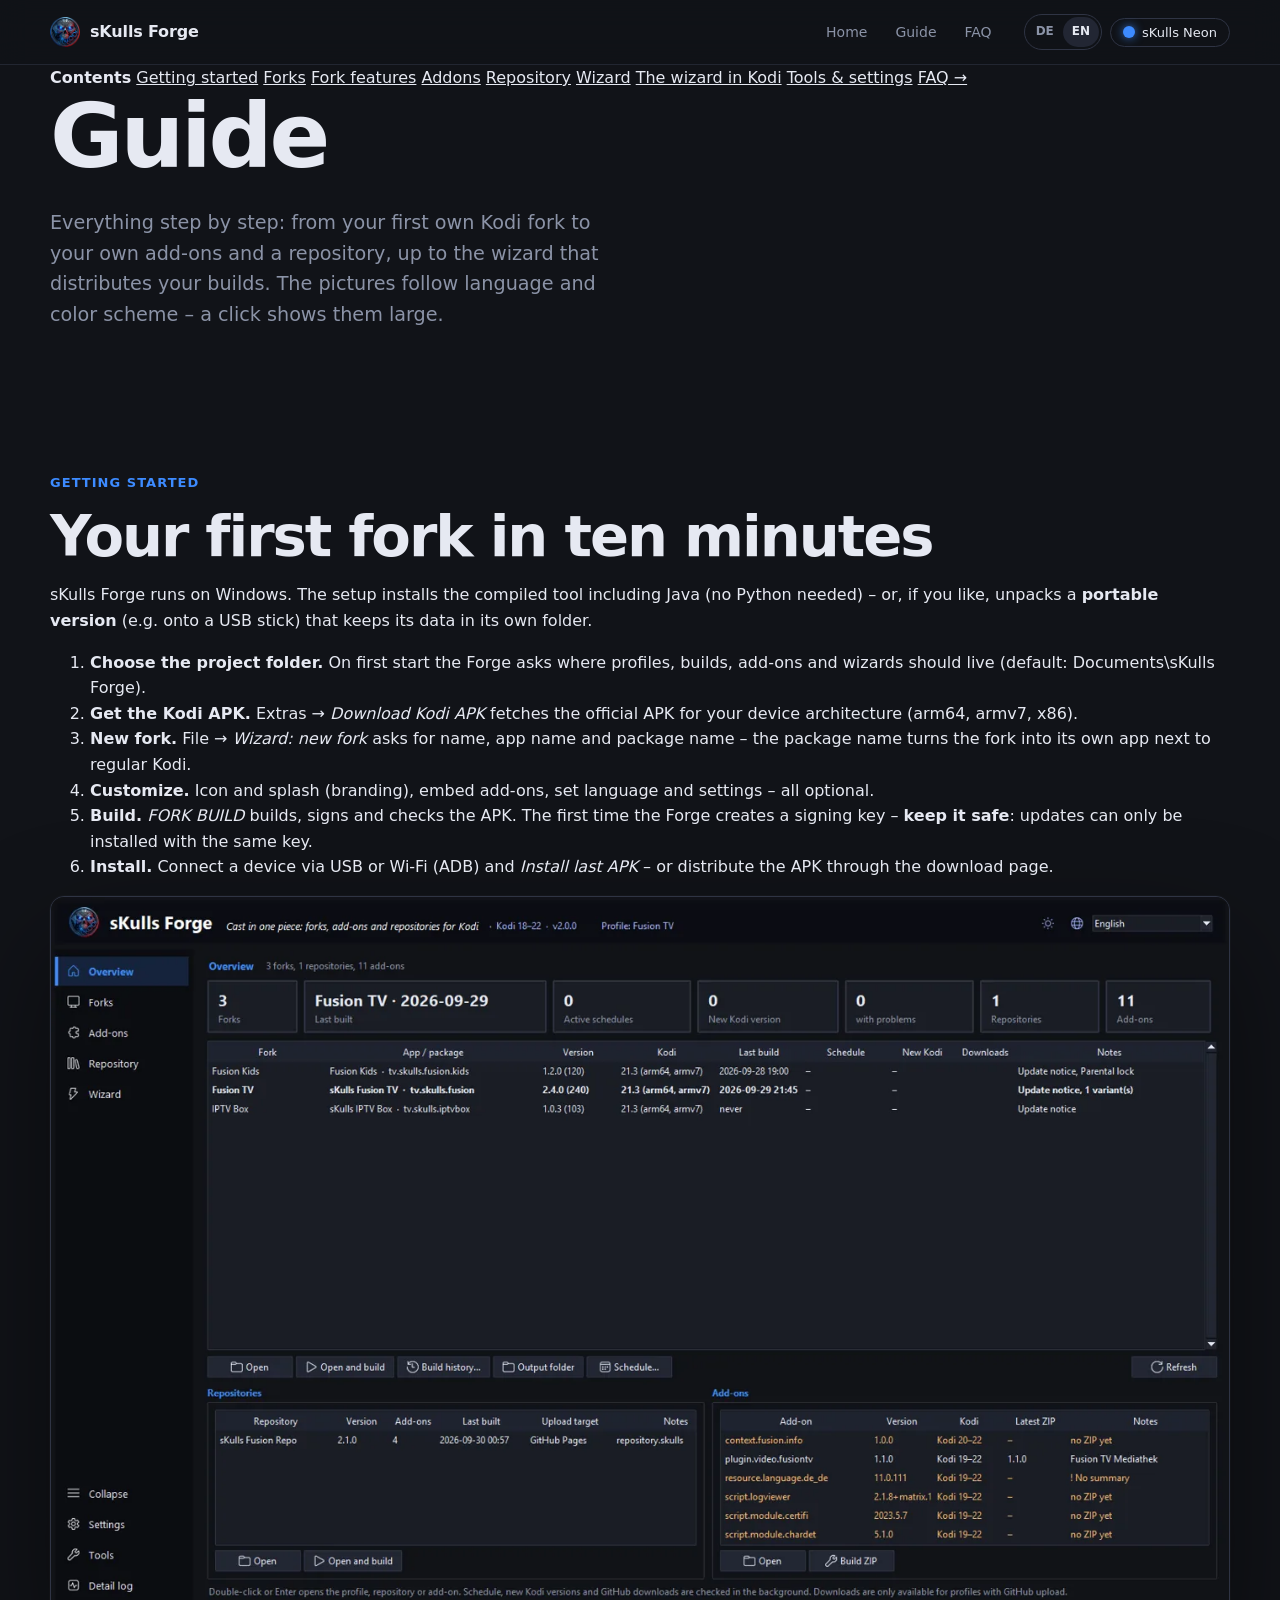
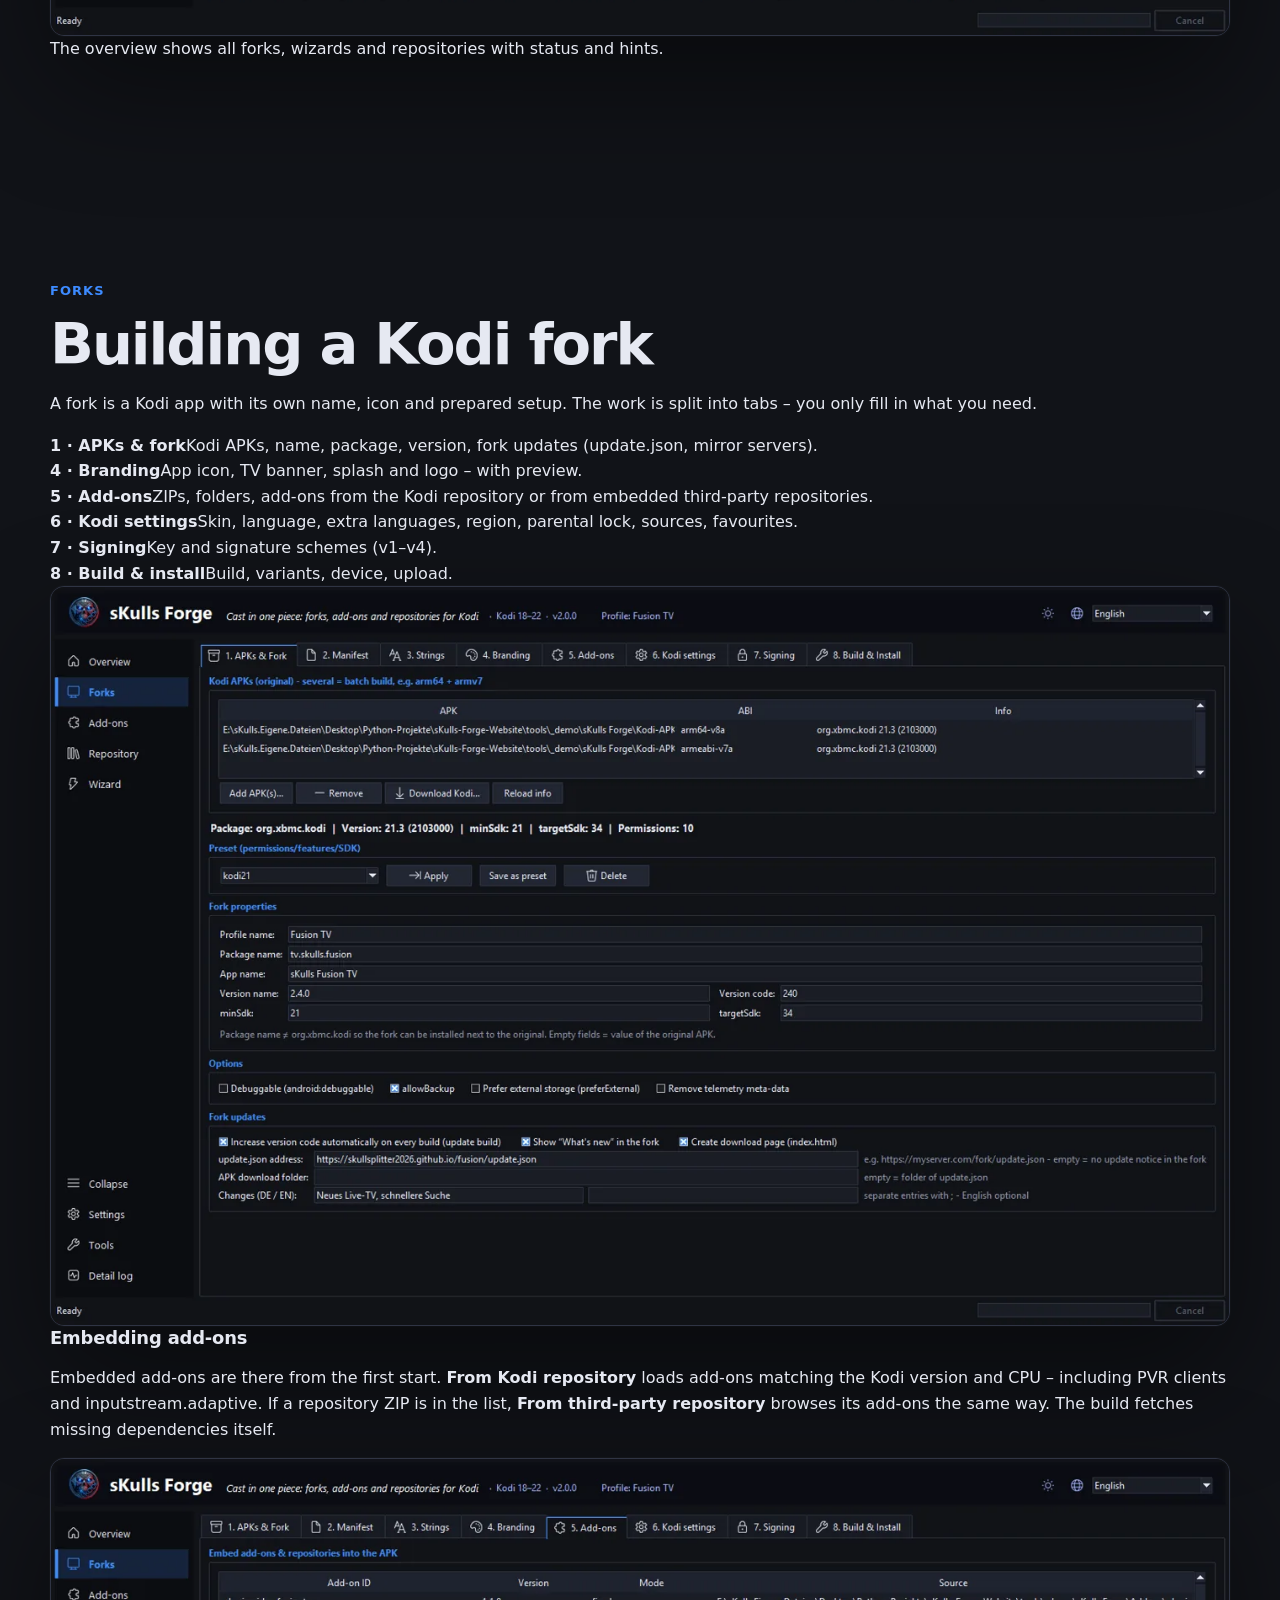
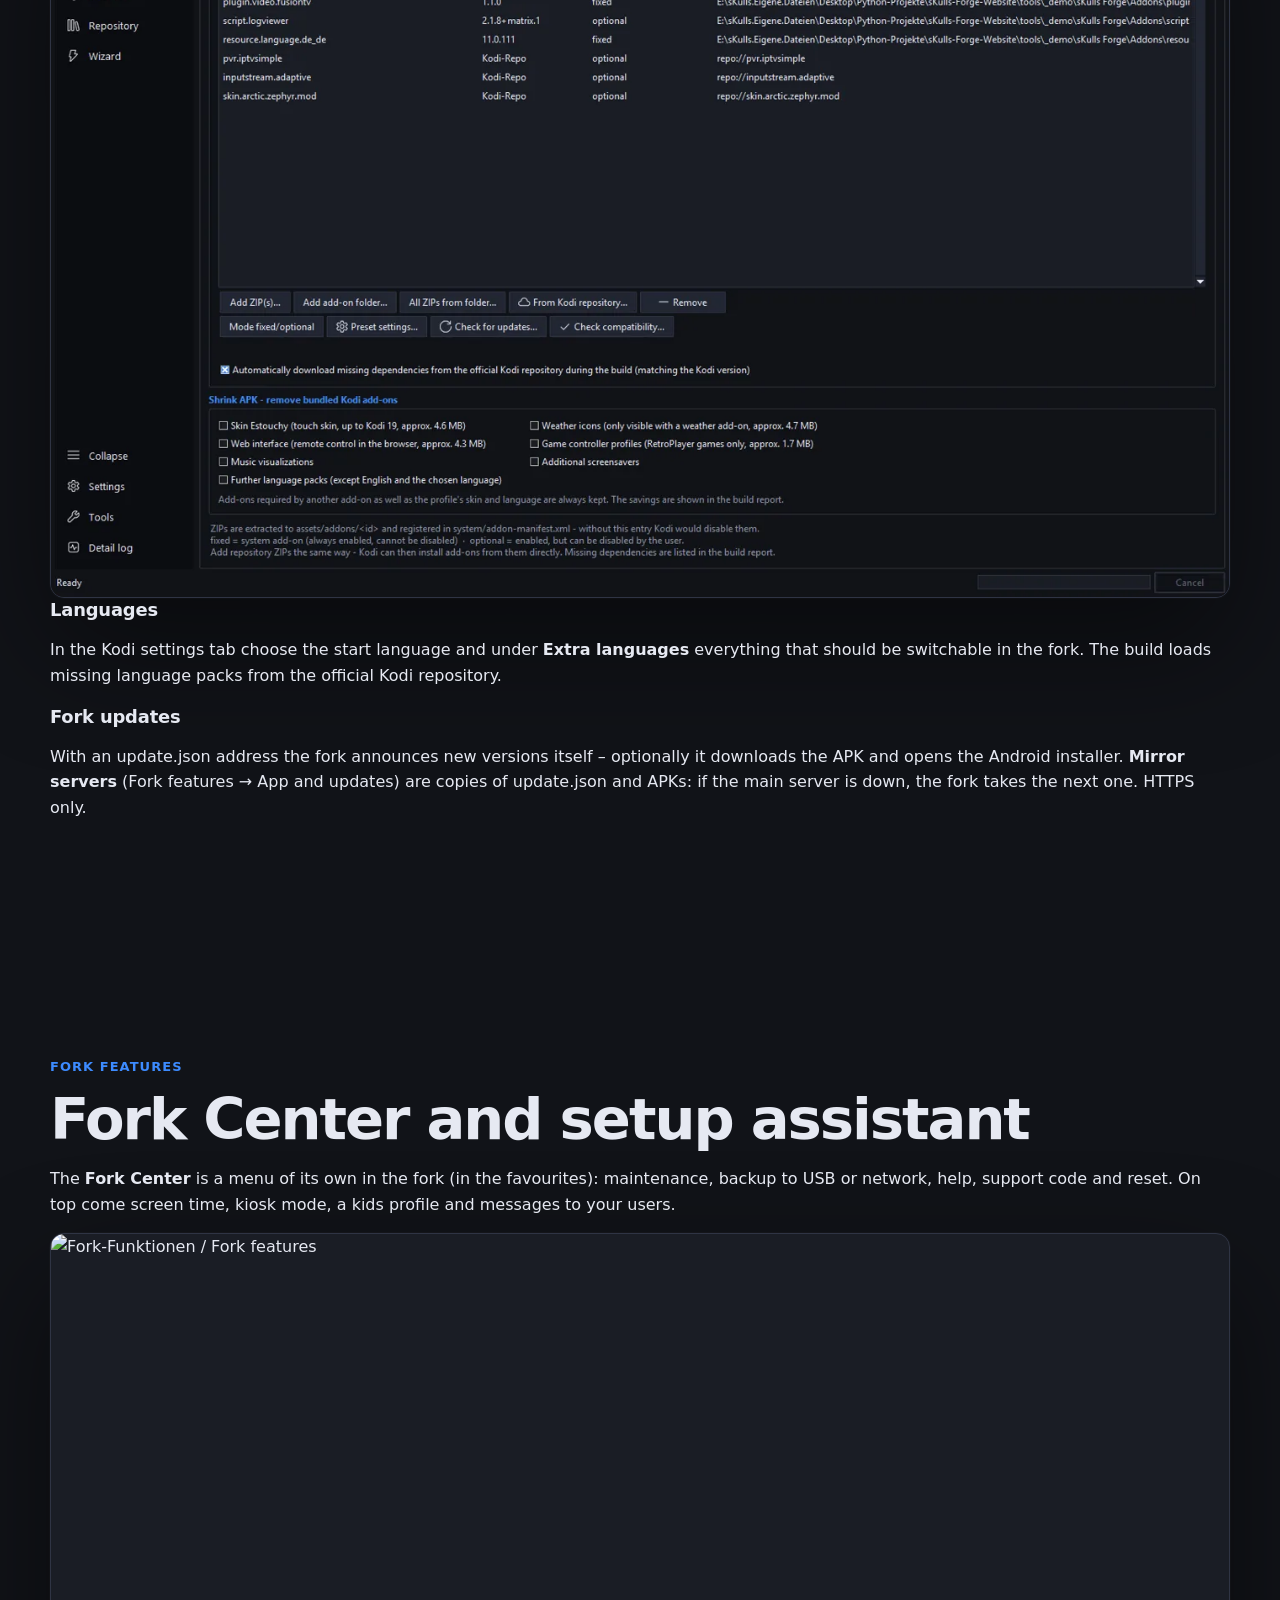
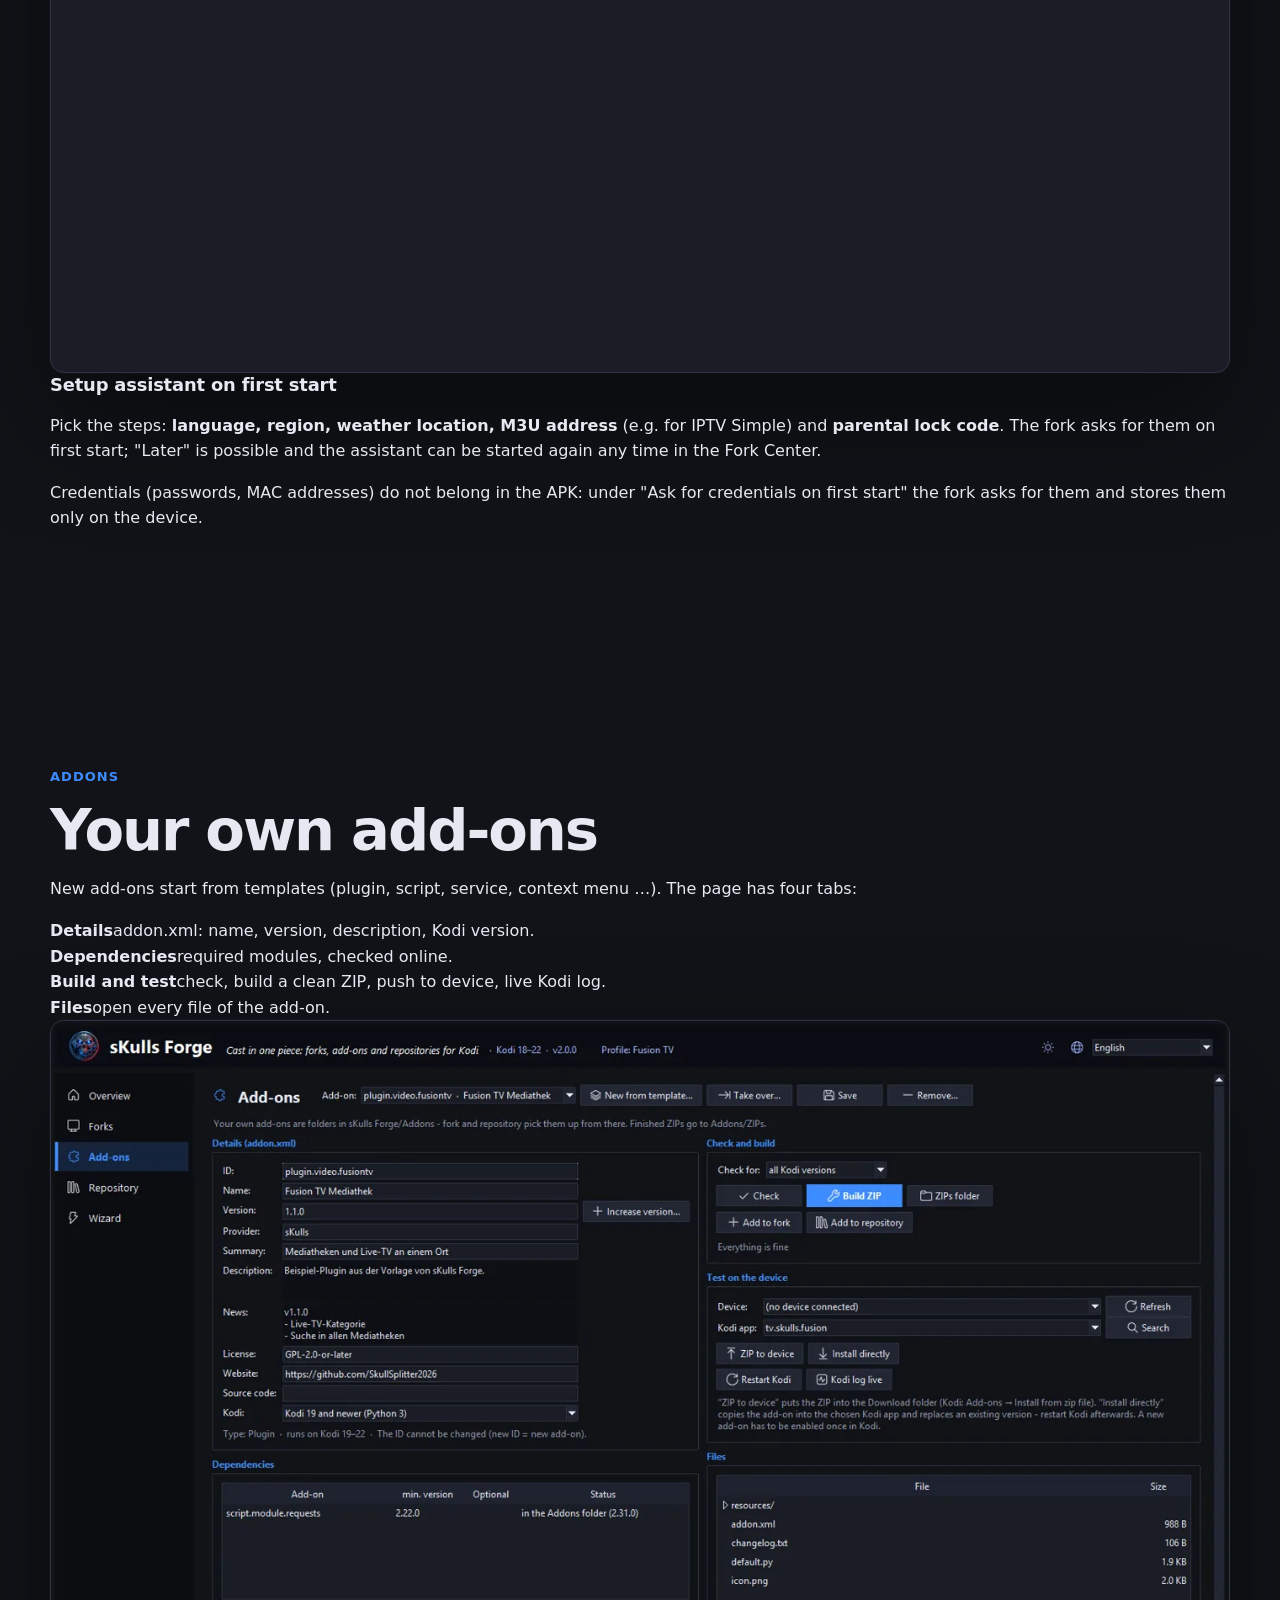
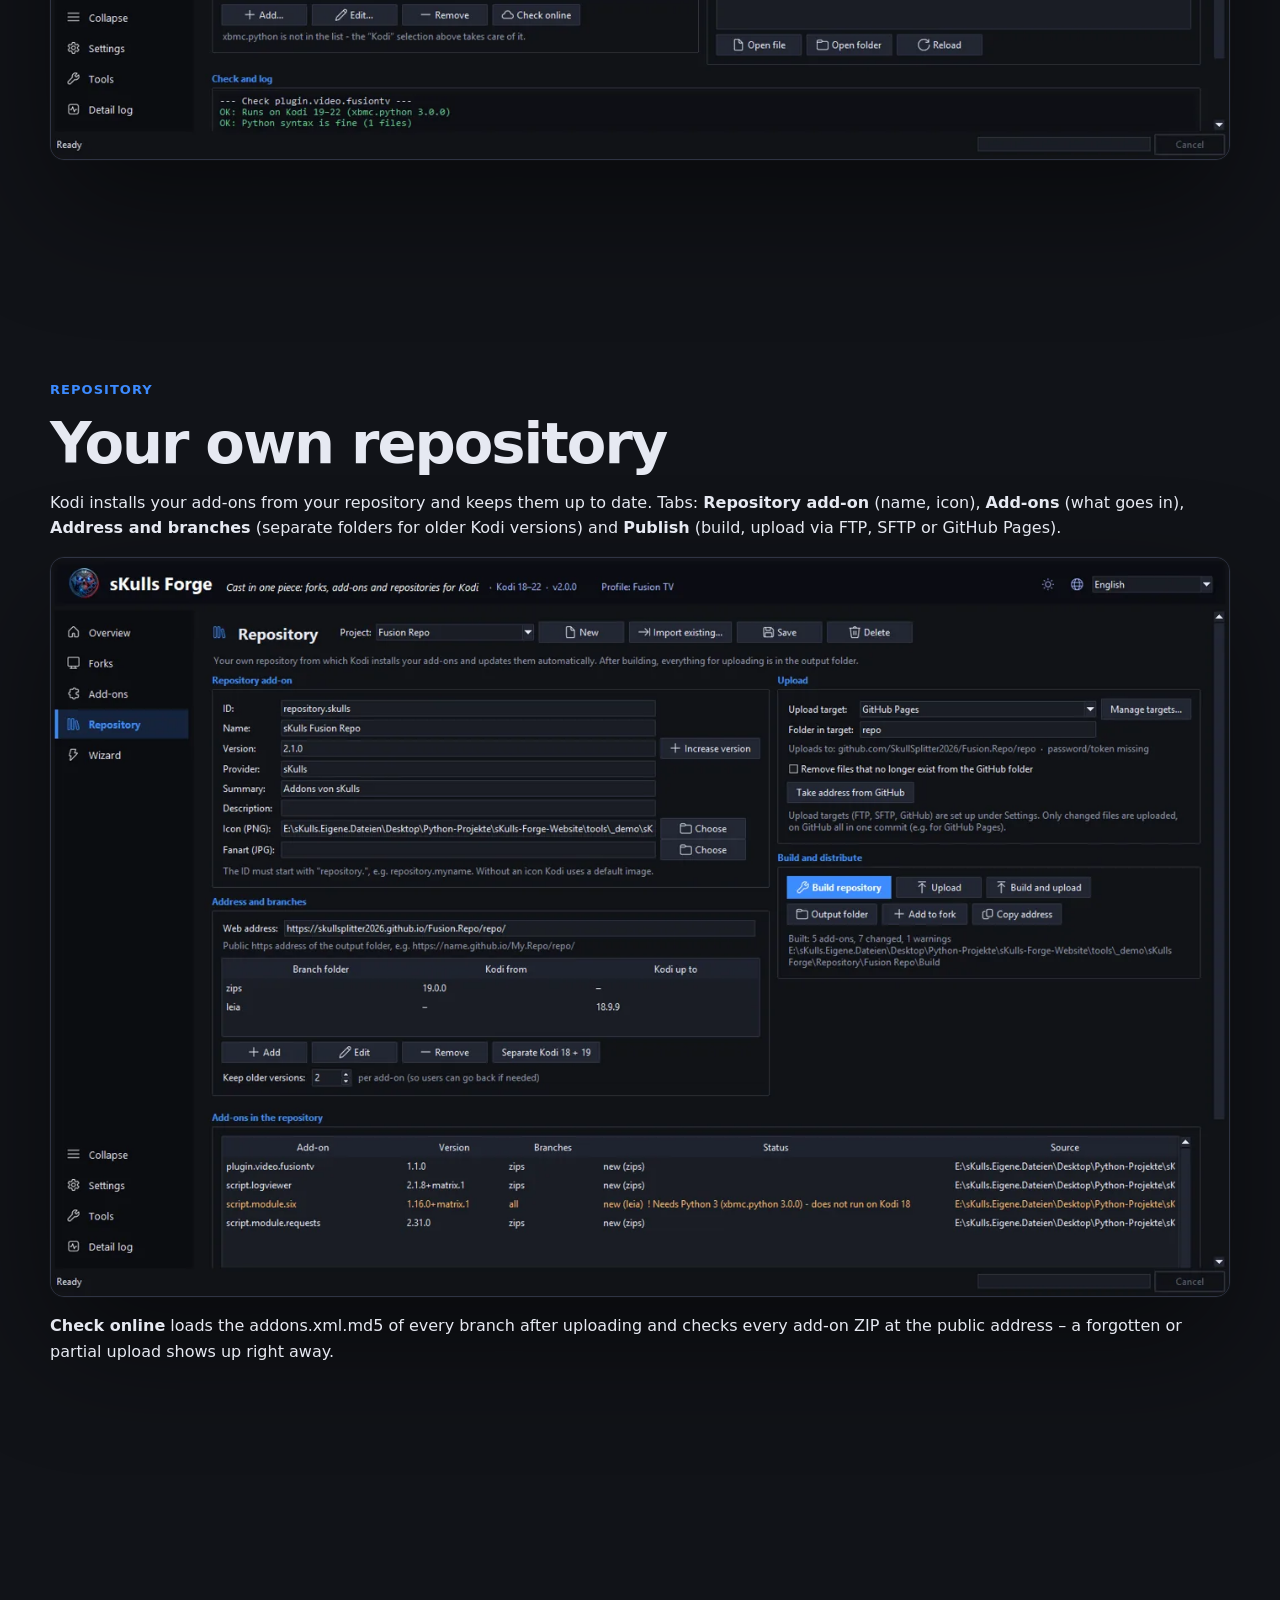
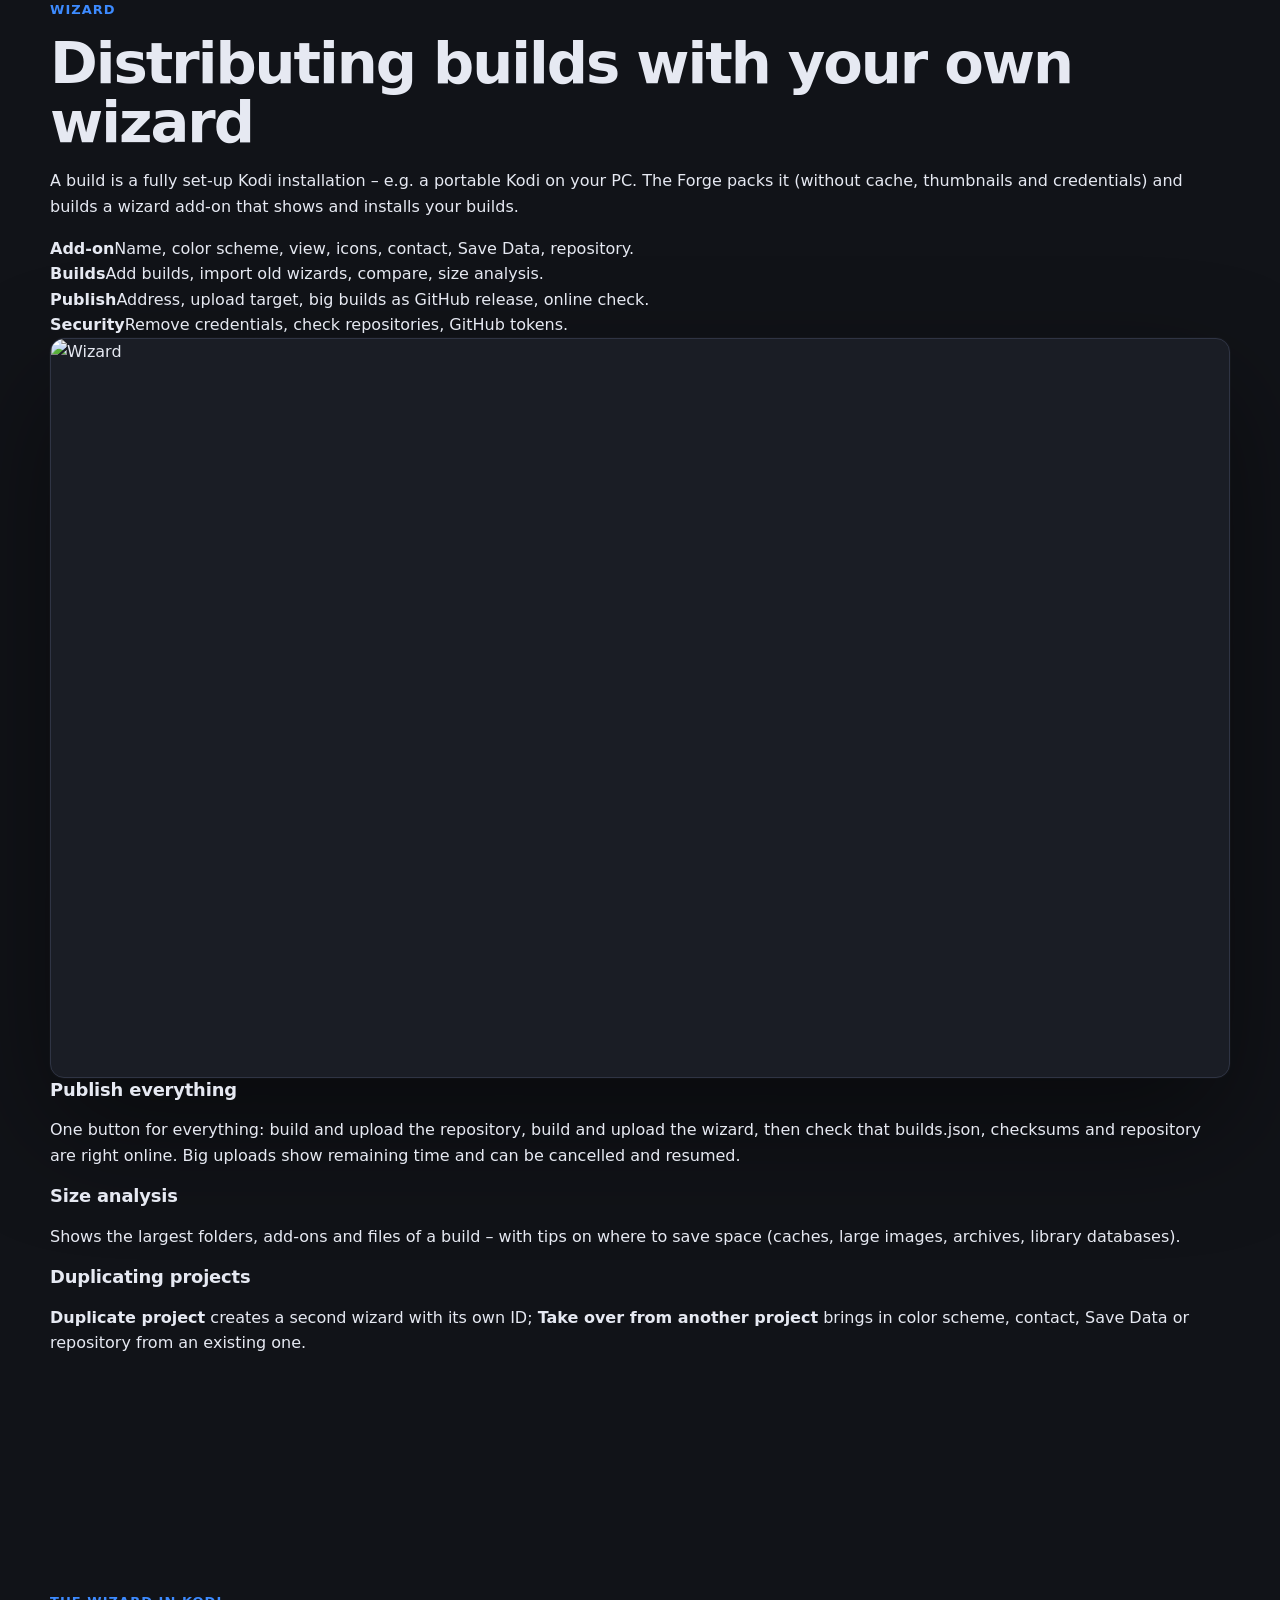
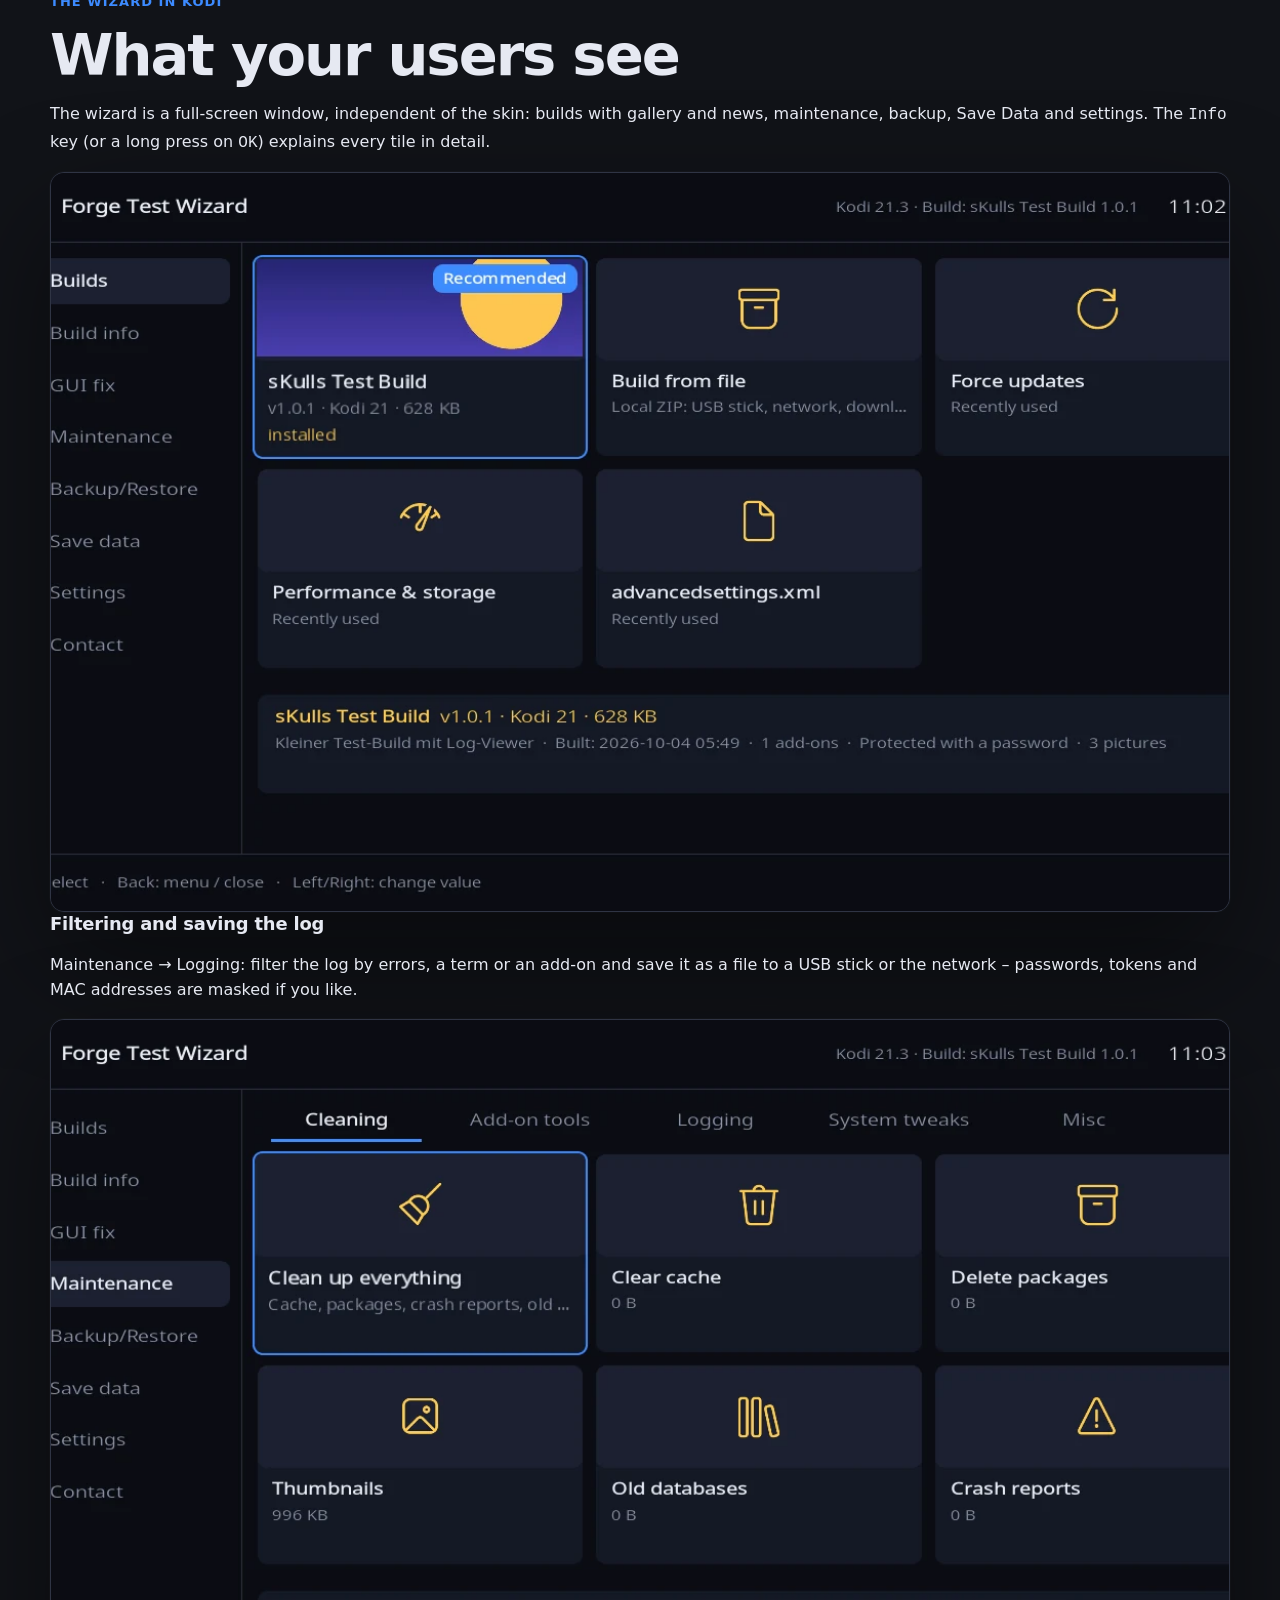
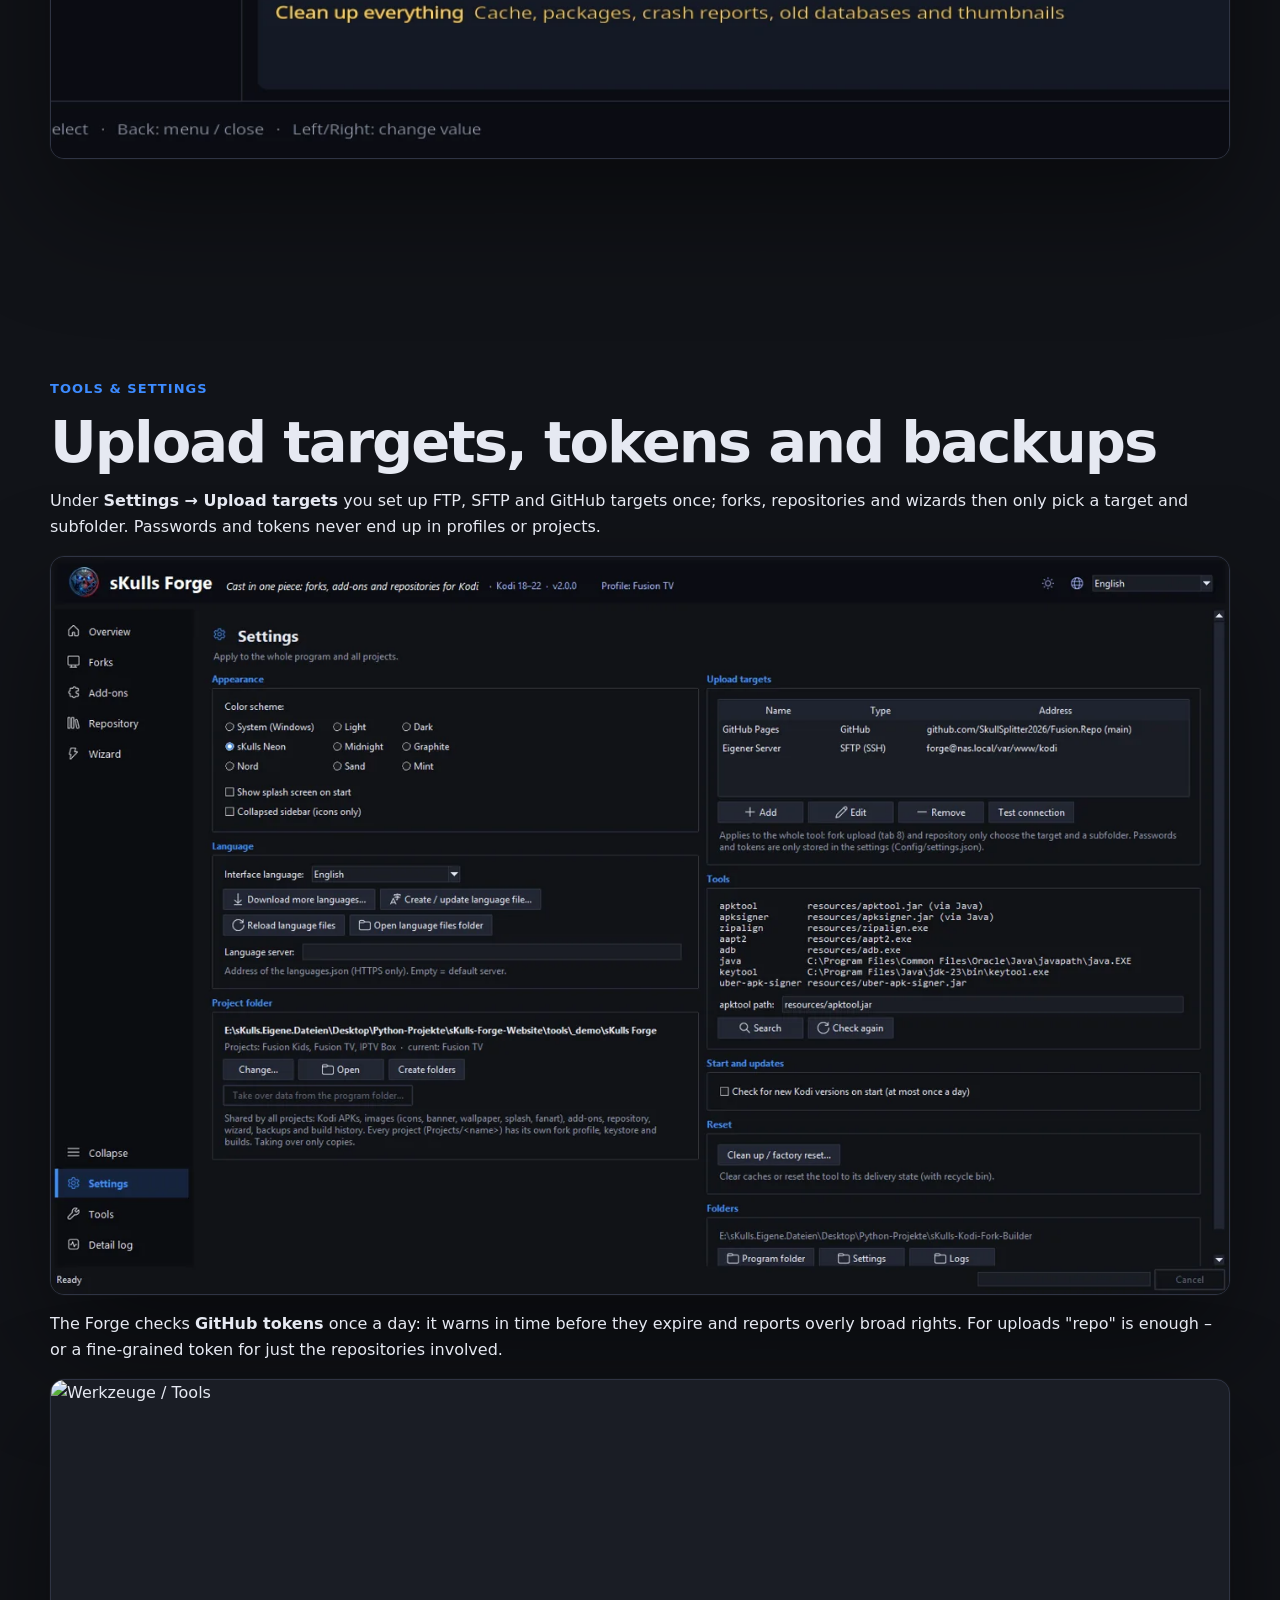
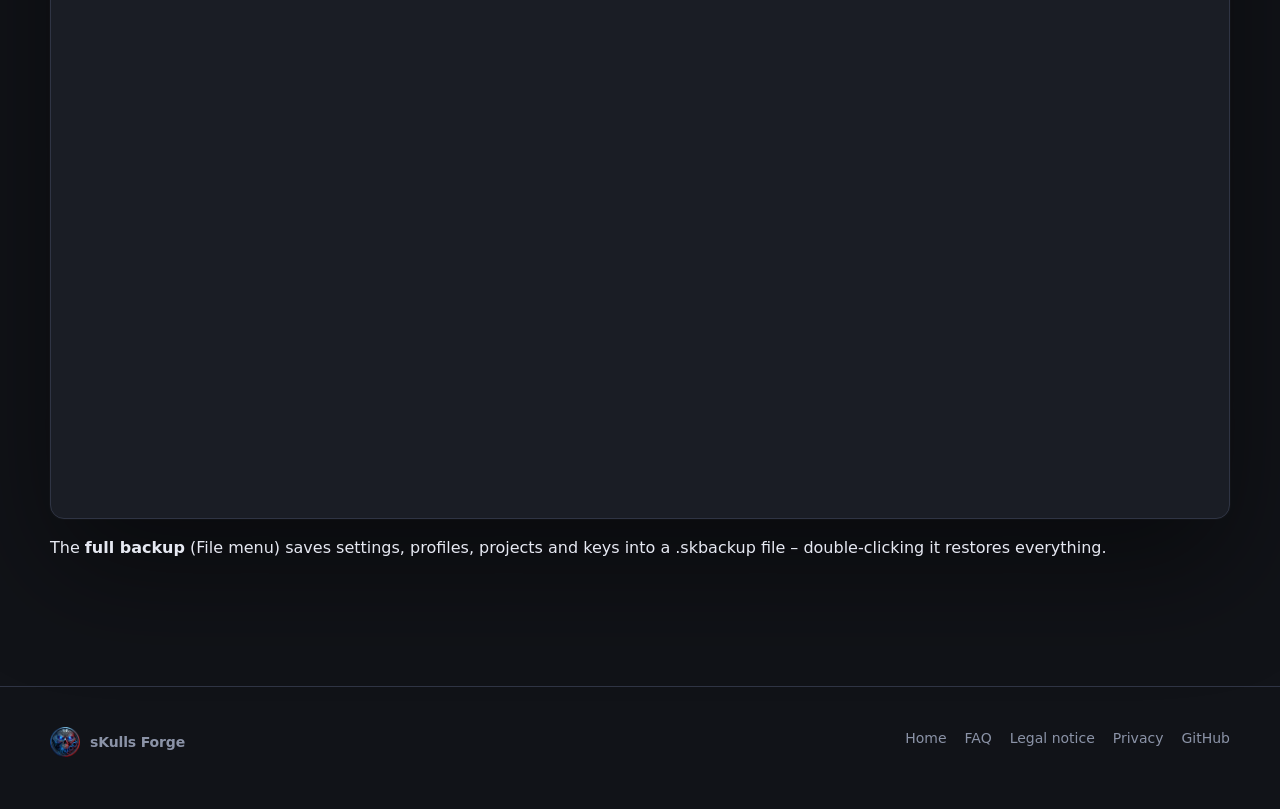
==== anleitung.html @ 3c4bbb8c "Add files via upload" ====
<!doctype html>
<html lang="de" data-lang="de" data-scheme="skulls"
      data-title-de="Anleitung – sKulls Forge" data-title-en="Guide – sKulls Forge">
<head>
  <meta charset="utf-8">
  <meta name="viewport" content="width=device-width, initial-scale=1">
  <title>Anleitung – sKulls Forge</title>
  <meta name="description" content="Anleitung zu sKulls Forge: Erste Schritte, Forks, Fork-Funktionen, Addons, Repository, Wizard, Werkzeuge.">
  <meta name="theme-color" content="#111318">
  <link rel="icon" href="favicon.ico" sizes="any">
  <link rel="stylesheet" href="assets/css/style.css">
  <script src="assets/js/config.js"></script>
  <script src="assets/js/main.js"></script>
</head>
<body>
<header class="nav">
  <div class="wrap">
    <a class="brand" href="index.html"><img src="assets/img/logo-64.png" alt="">sKulls Forge</a>
    <nav class="nav-links" aria-label="Seiten">
      <a href="index.html"><span lang="de">Startseite</span><span lang="en">Home</span></a>
      <a href="anleitung.html" aria-current="page"><span lang="de">Anleitung</span><span lang="en">Guide</span></a>
      <a href="faq.html">FAQ</a>
    </nav>
    <div class="nav-tools">
      <div class="lang-switch" role="group" aria-label="Sprache / Language">
        <button type="button" data-lang="de" aria-pressed="true">DE</button>
        <button type="button" data-lang="en" aria-pressed="false">EN</button>
      </div>
      <div class="scheme">
        <button class="pill" id="scheme-toggle" type="button" aria-haspopup="true" aria-expanded="false" title="Farbschema / Color scheme">
          <i class="scheme-dot" aria-hidden="true"></i><span class="label" id="scheme-label">sKulls Neon</span></button>
        <div class="scheme-menu" id="scheme-menu" role="menu" aria-label="Farbschema"></div>
      </div>
    </div>
  </div>
</header>

<main class="guide">
  <div class="wrap">
    <nav class="toc" aria-label="Inhalt">
      <b><span lang="de">Inhalt</span><span lang="en">Contents</span></b>
      <a href="#start"><span lang="de">Erste Schritte</span><span lang="en">Getting started</span></a>
      <a href="#forks">Forks</a>
      <a href="#fork-features"><span lang="de">Fork-Funktionen</span><span lang="en">Fork features</span></a>
      <a href="#addons">Addons</a>
      <a href="#repository">Repository</a>
      <a href="#wizard">Wizard</a>
      <a href="#wizard-kodi"><span lang="de">Der Wizard in Kodi</span><span lang="en">The wizard in Kodi</span></a>
      <a href="#tools"><span lang="de">Werkzeuge &amp; Einstellungen</span><span lang="en">Tools &amp; settings</span></a>
      <a href="faq.html">FAQ →</a>
    </nav>

    <div>
      <h1 lang="de">Anleitung</h1><h1 lang="en">Guide</h1>
      <p class="lead" lang="de">Alles Schritt für Schritt: vom ersten eigenen Kodi-Fork über eigene Addons und ein
        Repository bis zum Wizard, der deine Builds verteilt. Die Bilder passen sich Sprache und Farbschema an – ein
        Klick zeigt sie groß.</p>
      <p class="lead" lang="en">Everything step by step: from your first own Kodi fork to your own add-ons and a
        repository, up to the wizard that distributes your builds. The pictures follow language and color scheme – a
        click shows them large.</p>

      <!-- ===================== Erste Schritte ===================== -->
      <section class="chapter" id="start">
        <div class="kicker"><span lang="de">Erste Schritte</span><span lang="en">Getting started</span></div>
        <h2 lang="de">In zehn Minuten zum ersten Fork</h2><h2 lang="en">Your first fork in ten minutes</h2>
        <p lang="de">sKulls Forge läuft unter Windows. Das Setup installiert das fertig übersetzte Tool samt Java (kein Python nötig) – oder
          entpackt auf Wunsch eine <strong>portable Version</strong> (z.B. auf einen USB-Stick), die ihre Daten im
          eigenen Ordner behält.</p>
        <p lang="en">sKulls Forge runs on Windows. The setup installs the compiled tool including Java (no Python needed) – or, if you
          like, unpacks a <strong>portable version</strong> (e.g. onto a USB stick) that keeps its data in its own
          folder.</p>
        <ol class="steps">
          <li lang="de"><strong>Projekt-Ordner wählen.</strong> Beim ersten Start fragt der Forge, wo Profile, Builds,
            Addons und Wizards liegen sollen (Standard: Dokumente\sKulls Forge).</li>
          <li lang="en"><strong>Choose the project folder.</strong> On first start the Forge asks where profiles, builds,
            add-ons and wizards should live (default: Documents\sKulls Forge).</li>
          <li lang="de"><strong>Kodi-APK holen.</strong> Extras → <em>Kodi-APK herunterladen</em> lädt die offizielle
            APK passend zur Gerätearchitektur (arm64, armv7, x86).</li>
          <li lang="en"><strong>Get the Kodi APK.</strong> Extras → <em>Download Kodi APK</em> fetches the official APK
            for your device architecture (arm64, armv7, x86).</li>
          <li lang="de"><strong>Neuer Fork.</strong> Datei → <em>Assistent: neuer Fork</em> fragt Name, App-Name und
            Paketname ab – der Paketname macht den Fork zu einer eigenen App neben dem normalen Kodi.</li>
          <li lang="en"><strong>New fork.</strong> File → <em>Wizard: new fork</em> asks for name, app name and package
            name – the package name turns the fork into its own app next to regular Kodi.</li>
          <li lang="de"><strong>Anpassen.</strong> Symbol und Startbild (Branding), Addons einbetten, Sprache und
            Einstellungen vorgeben – alles optional.</li>
          <li lang="en"><strong>Customize.</strong> Icon and splash (branding), embed add-ons, set language and
            settings – all optional.</li>
          <li lang="de"><strong>Bauen.</strong> <em>FORK BUILD</em> baut, signiert und prüft die APK. Beim ersten Mal
            legt der Forge einen Signatur-Schlüssel an – <strong>gut aufheben</strong>: Updates lassen sich nur mit
            demselben Schlüssel installieren.</li>
          <li lang="en"><strong>Build.</strong> <em>FORK BUILD</em> builds, signs and checks the APK. The first time the
            Forge creates a signing key – <strong>keep it safe</strong>: updates can only be installed with the same
            key.</li>
          <li lang="de"><strong>Installieren.</strong> Gerät per USB oder WLAN (ADB) verbinden und
            <em>Letzte APK installieren</em> – oder die APK über die Download-Seite verteilen.</li>
          <li lang="en"><strong>Install.</strong> Connect a device via USB or Wi-Fi (ADB) and <em>Install last APK</em>
            – or distribute the APK through the download page.</li>
        </ol>
        <div class="window"><img data-shot="overview" src="assets/shots/de/skulls/overview.webp" width="1400"
             height="877" alt="Übersicht / Overview" loading="lazy"></div>
        <figcaption lang="de">Die Übersicht zeigt alle Forks, Wizards und Repositories mit Stand und Hinweisen.</figcaption>
        <figcaption lang="en">The overview shows all forks, wizards and repositories with status and hints.</figcaption>
      </section>

      <!-- ===================== Forks ===================== -->
      <section class="chapter" id="forks">
        <div class="kicker">Forks</div>
        <h2 lang="de">Einen Kodi-Fork bauen</h2><h2 lang="en">Building a Kodi fork</h2>
        <p lang="de">Ein Fork ist eine Kodi-App mit eigenem Namen, Symbol und vorbereiteter Einrichtung. Die Arbeit
          ist auf Reiter verteilt – du füllst nur aus, was du brauchst.</p>
        <p lang="en">A fork is a Kodi app with its own name, icon and prepared setup. The work is split into tabs – you
          only fill in what you need.</p>
        <div class="tabs-list">
          <div lang="de"><b>1 · APKs &amp; Fork</b><span>Kodi-APKs, Name, Paket, Version, Updates des Forks
            (update.json, Ersatz-Server).</span></div>
          <div lang="en"><b>1 · APKs &amp; fork</b><span>Kodi APKs, name, package, version, fork updates
            (update.json, mirror servers).</span></div>
          <div lang="de"><b>4 · Branding</b><span>App-Symbol, TV-Banner, Startbild und Logo – mit Vorschau.</span></div>
          <div lang="en"><b>4 · Branding</b><span>App icon, TV banner, splash and logo – with preview.</span></div>
          <div lang="de"><b>5 · Addons</b><span>ZIPs, Ordner, Addons aus dem Kodi-Repository oder aus eingebetteten
            Fremd-Repositories.</span></div>
          <div lang="en"><b>5 · Add-ons</b><span>ZIPs, folders, add-ons from the Kodi repository or from embedded
            third-party repositories.</span></div>
          <div lang="de"><b>6 · Kodi-Einstellungen</b><span>Skin, Sprache, weitere Sprachen, Region, Kindersicherung,
            Quellen, Favoriten.</span></div>
          <div lang="en"><b>6 · Kodi settings</b><span>Skin, language, extra languages, region, parental lock,
            sources, favourites.</span></div>
          <div lang="de"><b>7 · Signatur</b><span>Schlüssel und Signaturverfahren (v1–v4).</span></div>
          <div lang="en"><b>7 · Signing</b><span>Key and signature schemes (v1–v4).</span></div>
          <div lang="de"><b>8 · Build &amp; Installation</b><span>Bauen, Varianten, Gerät, Upload.</span></div>
          <div lang="en"><b>8 · Build &amp; install</b><span>Build, variants, device, upload.</span></div>
        </div>
        <div class="window"><img data-shot="fork" src="assets/shots/de/skulls/fork.webp" width="1400" height="877"
             alt="Fork" loading="lazy"></div>
        <h3 lang="de">Addons einbetten</h3><h3 lang="en">Embedding add-ons</h3>
        <p lang="de">Eingebettete Addons sind ab dem ersten Start da. <strong>Aus Kodi-Repository</strong> lädt Addons
          passend zur Kodi-Version und CPU – auch PVR-Clients und inputstream.adaptive. Steht ein Repository-ZIP in der
          Liste, durchsucht <strong>Aus Fremd-Repository</strong> dessen Addons genauso. Fehlende Abhängigkeiten holt
          der Build selbst.</p>
        <p lang="en">Embedded add-ons are there from the first start. <strong>From Kodi repository</strong> loads
          add-ons matching the Kodi version and CPU – including PVR clients and inputstream.adaptive. If a repository ZIP
          is in the list, <strong>From third-party repository</strong> browses its add-ons the same way. The build fetches
          missing dependencies itself.</p>
        <div class="window"><img data-shot="embed" src="assets/shots/de/skulls/embed.webp" width="1400" height="877"
             alt="Addons einbetten / Embed add-ons" loading="lazy"></div>
        <h3 lang="de">Sprachen</h3><h3 lang="en">Languages</h3>
        <p lang="de">Wähle im Reiter Kodi-Einstellungen die Startsprache und unter <strong>Weitere Sprachen</strong>
          alles, was im Fork umschaltbar sein soll. Fehlende Sprachpakete lädt der Build aus dem offiziellen
          Kodi-Repository.</p>
        <p lang="en">In the Kodi settings tab choose the start language and under <strong>Extra languages</strong>
          everything that should be switchable in the fork. The build loads missing language packs from the official
          Kodi repository.</p>
        <h3 lang="de">Updates des Forks</h3><h3 lang="en">Fork updates</h3>
        <p lang="de">Mit einer update.json-Adresse meldet der Fork neue Versionen selbst – auf Wunsch lädt er die APK
          und öffnet den Android-Installer. <strong>Ersatz-Server</strong> (Fork-Funktionen → App und Updates) sind
          Kopien von update.json und APKs: fällt der Haupt-Server aus, nimmt der Fork den nächsten. Nur HTTPS.</p>
        <p lang="en">With an update.json address the fork announces new versions itself – optionally it downloads the
          APK and opens the Android installer. <strong>Mirror servers</strong> (Fork features → App and updates) are
          copies of update.json and APKs: if the main server is down, the fork takes the next one. HTTPS only.</p>
      </section>

      <!-- ===================== Fork-Funktionen ===================== -->
      <section class="chapter" id="fork-features">
        <div class="kicker"><span lang="de">Fork-Funktionen</span><span lang="en">Fork features</span></div>
        <h2 lang="de">Fork-Center und Einrichtungsassistent</h2><h2 lang="en">Fork Center and setup assistant</h2>
        <p lang="de">Das <strong>Fork-Center</strong> ist ein eigenes Menü im Fork (in den Favoriten): Wartung,
          Sicherung auf USB oder Netzwerk, Hilfe, Support-Code und Zurücksetzen. Dazu kommen Bildschirmzeit,
          Kiosk-Modus, Kinderprofil und Mitteilungen an deine Nutzer.</p>
        <p lang="en">The <strong>Fork Center</strong> is a menu of its own in the fork (in the favourites):
          maintenance, backup to USB or network, help, support code and reset. On top come screen time, kiosk mode, a
          kids profile and messages to your users.</p>
        <div class="window"><img data-shot="forkcenter" src="assets/shots/de/skulls/forkcenter.webp" width="1400"
             height="877" alt="Fork-Funktionen / Fork features" loading="lazy"></div>
        <h3 lang="de">Einrichtungsassistent beim ersten Start</h3><h3 lang="en">Setup assistant on first start</h3>
        <p lang="de">Wähle die Schritte: <strong>Sprache, Region, Wetter-Ort, M3U-Adresse</strong> (z.B. für IPTV
          Simple) und <strong>Kindersicherungs-Code</strong>. Der Fork fragt sie beim ersten Start ab; „Später“ ist
          möglich und im Fork-Center lässt sich der Assistent jederzeit wieder starten.</p>
        <p lang="en">Pick the steps: <strong>language, region, weather location, M3U address</strong> (e.g. for IPTV
          Simple) and <strong>parental lock code</strong>. The fork asks for them on first start; "Later" is possible and
          the assistant can be started again any time in the Fork Center.</p>
        <p class="tip" lang="de">Zugangsdaten (Passwörter, MAC-Adressen) gehören nicht in die APK: unter „Zugangsdaten
          beim ersten Start abfragen“ fragt der Fork sie ab und speichert sie nur auf dem Gerät.</p>
        <p class="tip" lang="en">Credentials (passwords, MAC addresses) do not belong in the APK: under "Ask for
          credentials on first start" the fork asks for them and stores them only on the device.</p>
      </section>

      <!-- ===================== Addons ===================== -->
      <section class="chapter" id="addons">
        <div class="kicker">Addons</div>
        <h2 lang="de">Eigene Addons</h2><h2 lang="en">Your own add-ons</h2>
        <p lang="de">Neue Addons entstehen aus Vorlagen (Plugin, Script, Dienst, Kontextmenü …). Die Seite hat vier
          Reiter:</p>
        <p lang="en">New add-ons start from templates (plugin, script, service, context menu …). The page has four
          tabs:</p>
        <div class="tabs-list">
          <div lang="de"><b>Angaben</b><span>addon.xml: Name, Version, Beschreibung, Kodi-Version.</span></div>
          <div lang="en"><b>Details</b><span>addon.xml: name, version, description, Kodi version.</span></div>
          <div lang="de"><b>Abhängigkeiten</b><span>benötigte Module, online geprüft.</span></div>
          <div lang="en"><b>Dependencies</b><span>required modules, checked online.</span></div>
          <div lang="de"><b>Bauen und testen</b><span>prüfen, saubere ZIP bauen, aufs Gerät, Kodi-Log live.</span></div>
          <div lang="en"><b>Build and test</b><span>check, build a clean ZIP, push to device, live Kodi log.</span></div>
          <div lang="de"><b>Dateien</b><span>alle Dateien des Addons öffnen.</span></div>
          <div lang="en"><b>Files</b><span>open every file of the add-on.</span></div>
        </div>
        <div class="window"><img data-shot="addons" src="assets/shots/de/skulls/addons.webp" width="1400" height="877"
             alt="Addons" loading="lazy"></div>
      </section>

      <!-- ===================== Repository ===================== -->
      <section class="chapter" id="repository">
        <div class="kicker">Repository</div>
        <h2 lang="de">Ein eigenes Repository</h2><h2 lang="en">Your own repository</h2>
        <p lang="de">Aus deinem Repository installiert Kodi deine Addons und hält sie aktuell. Reiter:
          <strong>Repository-Addon</strong> (Name, Symbol), <strong>Addons</strong> (was hinein soll),
          <strong>Adresse und Zweige</strong> (getrennte Ordner für ältere Kodi-Versionen) und
          <strong>Verteilen</strong> (bauen, hochladen per FTP, SFTP oder GitHub Pages).</p>
        <p lang="en">Kodi installs your add-ons from your repository and keeps them up to date. Tabs:
          <strong>Repository add-on</strong> (name, icon), <strong>Add-ons</strong> (what goes in),
          <strong>Address and branches</strong> (separate folders for older Kodi versions) and
          <strong>Publish</strong> (build, upload via FTP, SFTP or GitHub Pages).</p>
        <div class="window"><img data-shot="repo" src="assets/shots/de/skulls/repo.webp" width="1400" height="877"
             alt="Repository" loading="lazy"></div>
        <p class="tip" lang="de"><strong>Online prüfen</strong> lädt nach dem Hochladen die addons.xml.md5 jedes Zweigs
          und prüft jedes Addon-ZIP an der öffentlichen Adresse – so fällt ein vergessener oder halber Upload sofort
          auf.</p>
        <p class="tip" lang="en"><strong>Check online</strong> loads the addons.xml.md5 of every branch after uploading
          and checks every add-on ZIP at the public address – a forgotten or partial upload shows up right away.</p>
      </section>

      <!-- ===================== Wizard ===================== -->
      <section class="chapter" id="wizard">
        <div class="kicker">Wizard</div>
        <h2 lang="de">Builds verteilen mit dem eigenen Wizard</h2><h2 lang="en">Distributing builds with your own wizard</h2>
        <p lang="de">Ein Build ist eine fertig eingerichtete Kodi-Installation – z.B. ein portables Kodi auf dem PC.
          Der Forge packt sie (ohne Cache, Vorschaubilder und Zugangsdaten) und baut dazu ein Wizard-Addon, das deine
          Builds anzeigt und installiert.</p>
        <p lang="en">A build is a fully set-up Kodi installation – e.g. a portable Kodi on your PC. The Forge packs it
          (without cache, thumbnails and credentials) and builds a wizard add-on that shows and installs your builds.</p>
        <div class="tabs-list">
          <div lang="de"><b>Addon</b><span>Name, Farbschema, Ansicht, Symbole, Kontakt, Save Data, Repository.</span></div>
          <div lang="en"><b>Add-on</b><span>Name, color scheme, view, icons, contact, Save Data, repository.</span></div>
          <div lang="de"><b>Builds</b><span>Builds anlegen, alte Wizards importieren, vergleichen, Größen-Analyse.</span></div>
          <div lang="en"><b>Builds</b><span>Add builds, import old wizards, compare, size analysis.</span></div>
          <div lang="de"><b>Verteilen</b><span>Adresse, Upload-Ziel, große Builds als GitHub-Release, Online-Prüfung.</span></div>
          <div lang="en"><b>Publish</b><span>Address, upload target, big builds as GitHub release, online check.</span></div>
          <div lang="de"><b>Sicherheit</b><span>Zugangsdaten entfernen, Repositories prüfen, GitHub-Tokens.</span></div>
          <div lang="en"><b>Security</b><span>Remove credentials, check repositories, GitHub tokens.</span></div>
        </div>
        <div class="window"><img data-shot="wizard" src="assets/shots/de/skulls/wizard.webp" width="1400" height="877"
             alt="Wizard" loading="lazy"></div>
        <h3 lang="de">Alles veröffentlichen</h3><h3 lang="en">Publish everything</h3>
        <p lang="de">Ein Knopf für alles: Repository bauen und hochladen, Wizard bauen und hochladen, danach prüfen, ob
          builds.json, Prüfsummen und Repository online stimmen. Große Uploads zeigen Restzeit und lassen sich
          abbrechen und fortsetzen.</p>
        <p lang="en">One button for everything: build and upload the repository, build and upload the wizard, then
          check that builds.json, checksums and repository are right online. Big uploads show remaining time and can be
          cancelled and resumed.</p>
        <h3 lang="de">Größen-Analyse</h3><h3 lang="en">Size analysis</h3>
        <p lang="de">Zeigt die größten Ordner, Addons und Dateien eines Builds – mit Tipps, wo sich Platz sparen lässt
          (Caches, große Bilder, Archive, Bibliotheks-Datenbanken).</p>
        <p lang="en">Shows the largest folders, add-ons and files of a build – with tips on where to save space
          (caches, large images, archives, library databases).</p>
        <h3 lang="de">Projekte duplizieren</h3><h3 lang="en">Duplicating projects</h3>
        <p lang="de"><strong>Projekt duplizieren</strong> legt einen zweiten Wizard mit eigener ID an;
          <strong>Aus anderem Projekt übernehmen</strong> holt Farbschema, Kontakt, Save Data oder Repository aus einem
          bestehenden.</p>
        <p lang="en"><strong>Duplicate project</strong> creates a second wizard with its own ID; <strong>Take over from
          another project</strong> brings in color scheme, contact, Save Data or repository from an existing one.</p>
      </section>

      <!-- ===================== Wizard in Kodi ===================== -->
      <section class="chapter" id="wizard-kodi">
        <div class="kicker"><span lang="de">Der Wizard in Kodi</span><span lang="en">The wizard in Kodi</span></div>
        <h2 lang="de">Was deine Nutzer sehen</h2><h2 lang="en">What your users see</h2>
        <p lang="de">Der Wizard ist ein Vollbild-Fenster, unabhängig vom Skin: Builds mit Galerie und Neuigkeiten,
          Wartung, Backup, Save Data und Einstellungen. Die <kbd>Info</kbd>-Taste (oder langes Drücken von
          <kbd>OK</kbd>) erklärt jede Kachel ausführlich.</p>
        <p lang="en">The wizard is a full-screen window, independent of the skin: builds with gallery and news,
          maintenance, backup, Save Data and settings. The <kbd>Info</kbd> key (or a long press on <kbd>OK</kbd>)
          explains every tile in detail.</p>
        <div class="window"><img src="assets/shots/wizard/builds.webp" width="1400" height="877"
             alt="Wizard: Builds" loading="lazy"></div>
        <h3 lang="de">Log filtern und speichern</h3><h3 lang="en">Filtering and saving the log</h3>
        <p lang="de">Wartung → Logging: das Log nach Fehlern, einem Begriff oder einem Addon filtern und als Datei auf
          einen USB-Stick oder ins Netzwerk speichern – Passwörter, Tokens und MAC-Adressen werden auf Wunsch
          unkenntlich gemacht.</p>
        <p lang="en">Maintenance → Logging: filter the log by errors, a term or an add-on and save it as a file to a USB
          stick or the network – passwords, tokens and MAC addresses are masked if you like.</p>
        <div class="window"><img src="assets/shots/wizard/maintenance.webp" width="1400" height="877"
             alt="Wizard: Wartung / Maintenance" loading="lazy"></div>
      </section>

      <!-- ===================== Werkzeuge ===================== -->
      <section class="chapter" id="tools">
        <div class="kicker"><span lang="de">Werkzeuge &amp; Einstellungen</span><span lang="en">Tools &amp; settings</span></div>
        <h2 lang="de">Upload-Ziele, Tokens und Sicherungen</h2><h2 lang="en">Upload targets, tokens and backups</h2>
        <p lang="de">Unter <strong>Einstellungen → Upload-Ziele</strong> legst du FTP-, SFTP- und GitHub-Ziele einmal an;
          Forks, Repositories und Wizards wählen dann nur noch Ziel und Unterordner. Passwörter und Tokens stehen nie in
          Profilen oder Projekten.</p>
        <p lang="en">Under <strong>Settings → Upload targets</strong> you set up FTP, SFTP and GitHub targets once;
          forks, repositories and wizards then only pick a target and subfolder. Passwords and tokens never end up in
          profiles or projects.</p>
        <div class="window"><img data-shot="settings" src="assets/shots/de/skulls/settings.webp" width="1400"
             height="877" alt="Einstellungen / Settings" loading="lazy"></div>
        <p class="tip" lang="de"><strong>GitHub-Tokens</strong> prüft der Forge einmal täglich: er warnt rechtzeitig
          vor dem Ablauf und meldet zu weite Rechte. Für Uploads reicht „repo“ – oder ein fein abgestuftes Token nur für
          die betroffenen Repositories.</p>
        <p class="tip" lang="en">The Forge checks <strong>GitHub tokens</strong> once a day: it warns in time before
          they expire and reports overly broad rights. For uploads "repo" is enough – or a fine-grained token for just
          the repositories involved.</p>
        <div class="window"><img data-shot="tools" src="assets/shots/de/skulls/tools.webp" width="1400" height="877"
             alt="Werkzeuge / Tools" loading="lazy"></div>
        <p lang="de">Die <strong>Gesamtsicherung</strong> (Datei-Menü) sichert Einstellungen, Profile, Projekte und
          Schlüssel in eine .skbackup-Datei – ein Doppelklick darauf stellt alles wieder her.</p>
        <p lang="en">The <strong>full backup</strong> (File menu) saves settings, profiles, projects and keys into a
          .skbackup file – double-clicking it restores everything.</p>
      </section>
    </div>
  </div>
</main>

<footer>
  <div class="wrap">
    <div><a class="brand" href="index.html"><img src="assets/img/logo-64.png" alt="">sKulls Forge</a></div>
    <nav>
      <a href="index.html"><span lang="de">Startseite</span><span lang="en">Home</span></a>
      <a href="faq.html">FAQ</a>
      <a href="impressum.html"><span lang="de">Impressum</span><span lang="en">Legal notice</span></a>
      <a href="datenschutz.html"><span lang="de">Datenschutz</span><span lang="en">Privacy</span></a>
      <a data-github href="https://github.com/SkullSplitter2026" target="_blank" rel="noopener">GitHub</a>
    </nav>
  </div>
</footer>
<div class="lightbox" id="lightbox" role="dialog" aria-modal="true" aria-label="Großansicht"><img alt=""></div>
<script>
  /* Inhaltsverzeichnis: aktuellen Abschnitt hervorheben */
  (function () {
    var links = Array.prototype.slice.call(document.querySelectorAll(".toc a[href^='#']"));
    if (!("IntersectionObserver" in window) || !links.length) return;
    var byId = {};
    links.forEach(function (a) { byId[a.getAttribute("href").slice(1)] = a; });
    var observer = new IntersectionObserver(function (entries) {
      entries.forEach(function (entry) {
        if (entry.isIntersecting && byId[entry.target.id]) {
          links.forEach(function (a) { a.classList.remove("active"); });
          byId[entry.target.id].classList.add("active");
        }
      });
    }, { rootMargin: "-30% 0px -60% 0px" });
    document.querySelectorAll(".chapter").forEach(function (s) { observer.observe(s); });
  })();
</script>
</body>
</html>
---- assets/css/style.css ----
/* sKulls Forge – Website
   Farbschemata: data-scheme auf <html>. "forge" (Glut-Orange) ist Standard, die übrigen entsprechen den
   Farbschemata des Tools (modules/theme.py). Sprache: data-lang="de|en" blendet [lang] aus. */

:root,
html[data-scheme="forge"] {
  --bg: #1b1b1b; --bg2: #202020; --surface: #262626; --surface2: #2d2d2d; --line: #333333;
  --fg: #f2f2f2; --muted: #a0a0a0; --accent: #ff5a1f; --accent2: #ff9a4a; --glow: 255, 90, 31;
  color-scheme: dark;
}
html[data-scheme="graphite"] { --bg: #1c1c1e; --bg2: #212124; --surface: #2a2a2d; --surface2: #2f2f33; --line: #3d3d42;
  --fg: #ececec; --muted: #9a9a9f; --accent: #ff9f0a; --accent2: #ffb85c; --glow: 255, 159, 10; color-scheme: dark; }
html[data-scheme="dark"] { --bg: #202020; --bg2: #252525; --surface: #2b2b2b; --surface2: #333333; --line: #454545;
  --fg: #e8e8e8; --muted: #9a9a9a; --accent: #4ca3ff; --accent2: #9fc9ff; --glow: 76, 163, 255; color-scheme: dark; }
html[data-scheme="light"] { --bg: #f3f3f3; --bg2: #ececec; --surface: #ffffff; --surface2: #fbfbfb; --line: #d6d6d6;
  --fg: #1b1b1b; --muted: #5f5f5f; --accent: #0067c0; --accent2: #2f86d6; --glow: 0, 103, 192; color-scheme: light; }
html[data-scheme="skulls"] { --bg: #111318; --bg2: #151820; --surface: #1a1d25; --surface2: #222633; --line: #2f3444;
  --fg: #e6e9f2; --muted: #8b93a7; --accent: #3d8bff; --accent2: #9fb3ff; --glow: 61, 139, 255; color-scheme: dark; }
html[data-scheme="midnight"] { --bg: #0f172a; --bg2: #121c31; --surface: #1e293b; --surface2: #273449; --line: #334155;
  --fg: #e2e8f0; --muted: #94a3b8; --accent: #38bdf8; --accent2: #93c5fd; --glow: 56, 189, 248; color-scheme: dark; }
html[data-scheme="nord"] { --bg: #2e3440; --bg2: #323946; --surface: #3b4252; --surface2: #434c5e; --line: #4c566a;
  --fg: #eceff4; --muted: #a3adbf; --accent: #88c0d0; --accent2: #b5dbe5; --glow: 136, 192, 208; color-scheme: dark; }
html[data-scheme="sand"] { --bg: #f4efe6; --bg2: #efe7da; --surface: #fffcf6; --surface2: #fbf7f0; --line: #d8ccb8;
  --fg: #2b2622; --muted: #6f6357; --accent: #a8561c; --accent2: #c9773d; --glow: 168, 86, 28; color-scheme: light; }
html[data-scheme="mint"] { --bg: #eef5f2; --bg2: #e6f0ec; --surface: #ffffff; --surface2: #f7fbf9; --line: #c3d6ce;
  --fg: #1d2a26; --muted: #56695f; --accent: #0f8a6a; --accent2: #2aa585; --glow: 15, 138, 106; color-scheme: light; }

/* Text auf der Akzentfarbe - wird per JavaScript passend gesetzt (hell/dunkel) */
:root { --on-accent: #ffffff; --radius: 14px; --max: 1180px; }

*, *::before, *::after { box-sizing: border-box; }
html { scroll-behavior: smooth; -webkit-text-size-adjust: 100%; }
body {
  margin: 0; background: var(--bg); color: var(--fg);
  font: 16px/1.6 "Segoe UI Variable Text", "Segoe UI", system-ui, -apple-system, "Helvetica Neue", Arial, sans-serif;
  -webkit-font-smoothing: antialiased; overflow-x: hidden;
  transition: background-color .35s ease, color .35s ease;
}
img { max-width: 100%; display: block; }
a { color: inherit; }
::selection { background: var(--accent); color: var(--on-accent); }

/* Sprache */
html[data-lang="de"] [lang="en"]:not(html),
html[data-lang="en"] [lang="de"]:not(html) { display: none !important; }

.wrap { width: min(var(--max), 100% - 32px); margin-inline: auto; }
.muted { color: var(--muted); }

/* ---------- Navigation ---------- */
.nav {
  position: sticky; top: 0; z-index: 50;
  background: color-mix(in srgb, var(--bg) 82%, transparent);
  backdrop-filter: blur(14px); -webkit-backdrop-filter: blur(14px);
  border-bottom: 1px solid color-mix(in srgb, var(--line) 60%, transparent);
}
.nav .wrap { display: flex; align-items: center; gap: 20px; height: 64px; }
.brand { display: flex; align-items: center; gap: 10px; text-decoration: none; font-weight: 650; letter-spacing: -.01em; }
.brand img { width: 30px; height: 30px; border-radius: 8px; }
.nav-links { display: flex; gap: 4px; margin-left: auto; align-items: center; }
.nav-links a, .pill {
  color: var(--muted); text-decoration: none; font-size: 14px; padding: 7px 12px; border-radius: 999px;
  transition: color .2s, background-color .2s;
}
.nav-links a:hover, .pill:hover { color: var(--fg); background: var(--surface); }
.nav-tools { display: flex; align-items: center; gap: 8px; }
.pill {
  display: inline-flex; align-items: center; gap: 7px; border: 1px solid var(--line); background: transparent;
  color: var(--fg); cursor: pointer; font: inherit; font-size: 13px; line-height: 1;
}
.pill svg { width: 16px; height: 16px; }
.lang-switch { display: inline-flex; border: 1px solid var(--line); border-radius: 999px; padding: 2px; }
.lang-switch button {
  border: 0; background: transparent; color: var(--muted); font: inherit; font-size: 12px; font-weight: 600;
  padding: 5px 9px; border-radius: 999px; cursor: pointer;
}
.lang-switch button[aria-pressed="true"] { background: var(--surface2); color: var(--fg); }

/* Farbschema-Menü */
.scheme { position: relative; }
.scheme-dot { width: 12px; height: 12px; border-radius: 50%; background: var(--accent); box-shadow: 0 0 10px rgba(var(--glow), .8); }
.scheme-menu {
  position: absolute; right: 0; top: calc(100% + 8px); width: 230px; padding: 6px;
  background: var(--surface); border: 1px solid var(--line); border-radius: 12px;
  box-shadow: 0 18px 50px rgba(0, 0, 0, .35); display: none;
}
.scheme-menu.open { display: block; }
.scheme-menu button {
  display: flex; align-items: center; gap: 10px; width: 100%; padding: 8px 10px; border: 0; border-radius: 8px;
  background: transparent; color: var(--fg); font: inherit; font-size: 14px; cursor: pointer; text-align: left;
}
.scheme-menu button:hover { background: var(--surface2); }
.scheme-menu button[aria-checked="true"]::after { content: "✓"; margin-left: auto; color: var(--accent); }
.swatch { width: 26px; height: 18px; border-radius: 5px; border: 1px solid rgba(128, 128, 128, .35); flex: none;
  background: linear-gradient(90deg, var(--s-bg) 0 60%, var(--s-accent) 60%); }

/* ---------- Hero ---------- */
.hero-scene { padding: 0; position: relative; }
.hero-grid { display: grid; grid-template-columns: 1.15fr .85fr; gap: 48px; align-items: center; padding: 72px 0 40px; }
.eyebrow {
  display: inline-flex; align-items: center; gap: 8px; font-size: 13px; color: var(--muted);
  border: 1px solid var(--line); border-radius: 999px; padding: 5px 12px 5px 8px; margin-bottom: 26px;
}
.eyebrow b { background: var(--accent); color: var(--on-accent); font-size: 11px; padding: 2px 8px; border-radius: 999px; }
h1, h2, h3 { letter-spacing: -.035em; line-height: 1.02; margin: 0; font-weight: 700; }
h1 { font-size: clamp(2.9rem, 7vw, 5.6rem); }
h2 { font-size: clamp(2.1rem, 4.6vw, 3.6rem); }
h3 { font-size: 1.12rem; letter-spacing: -.01em; line-height: 1.3; }
.lead { font-size: clamp(1.05rem, 1.6vw, 1.2rem); color: var(--muted); max-width: 560px; margin: 26px 0 32px; }
.lead strong { color: var(--fg); font-weight: 600; }
.actions { display: flex; flex-wrap: wrap; gap: 12px; }
.btn {
  display: inline-flex; align-items: center; gap: 9px; padding: 12px 20px; border-radius: 10px; font-weight: 600;
  font-size: 15px; text-decoration: none; border: 1px solid transparent; cursor: pointer; transition: transform .15s,
  box-shadow .2s, background-color .2s;
}
.btn svg { width: 18px; height: 18px; }
.btn-primary { background: var(--accent); color: var(--on-accent); box-shadow: 0 8px 30px rgba(var(--glow), .35); }
.btn-primary:hover { transform: translateY(-1px); box-shadow: 0 12px 40px rgba(var(--glow), .5); }
.btn-ghost { background: var(--surface); border-color: var(--line); color: var(--fg); }
.btn-ghost:hover { background: var(--surface2); }
.btn[aria-disabled="true"] { opacity: .75; cursor: default; }
.soon { font-size: 11px; font-weight: 700; text-transform: uppercase; letter-spacing: .06em; color: var(--accent);
  border: 1px solid color-mix(in srgb, var(--accent) 50%, transparent); padding: 2px 7px; border-radius: 999px; }

/* App-Symbol mit Glut */
.app-icon {
  aspect-ratio: 1; width: min(78%, 380px); border-radius: 26%; position: relative; transform-origin: 50% 100%;
  background: radial-gradient(circle at 50% 42%, rgba(var(--glow), .35), transparent 60%),
              linear-gradient(160deg, var(--surface2), var(--bg2));
  border: 1px solid var(--line); display: grid; place-items: center; overflow: hidden;
  box-shadow: 0 40px 90px rgba(0, 0, 0, .35), inset 0 1px 0 rgba(255, 255, 255, .06);
}
.app-icon::before {   /* Hilfslinien wie bei der Vorlage */
  content: ""; position: absolute; inset: 11%; border: 1px solid rgba(var(--glow), .35); border-radius: 22%;
  background:
    linear-gradient(45deg, transparent calc(50% - .5px), rgba(var(--glow), .3) 50%, transparent calc(50% + .5px)),
    linear-gradient(-45deg, transparent calc(50% - .5px), rgba(var(--glow), .3) 50%, transparent calc(50% + .5px));
}
.app-icon img { width: 58%; position: relative; filter: drop-shadow(0 0 40px rgba(var(--glow), .55)); animation: float 6s ease-in-out infinite; }
@keyframes float { 50% { transform: translateY(-8px); } }

/* ---------- Screenshot-Rahmen ---------- */
.window {
  border-radius: 14px; border: 1px solid var(--line); background: var(--surface); overflow: hidden;
  box-shadow: 0 50px 120px rgba(0, 0, 0, .45), 0 0 0 1px rgba(255, 255, 255, .02);
}
.window-bar { display: flex; align-items: center; gap: 8px; height: 34px; padding: 0 14px; background: var(--bg2);
  border-bottom: 1px solid var(--line); font-size: 12px; color: var(--muted); }
.window-bar .title { position: absolute; left: 50%; transform: translateX(-50%); }
.window-bar { position: relative; }
.window-bar .ctl { display: flex; gap: 14px; margin-left: auto; opacity: .7; }
.window-bar .ctl i { width: 10px; height: 1px; background: currentColor; display: block; }
.window-bar .ctl i:nth-child(2) { height: 10px; background: none; border: 1px solid currentColor; }
.window > img { width: 100%; height: auto; cursor: zoom-in; aspect-ratio: 1400 / 877; object-fit: cover; object-position: top; }
.window-bar img { width: 16px; height: 16px; border-radius: 4px; }

/* ---------- Abschnitte ---------- */
section { padding: 110px 0; }
.section-head { display: grid; grid-template-columns: 1fr 1fr; gap: 40px; align-items: end; margin-bottom: 48px; }
.section-head p { color: var(--muted); margin: 0; font-size: 1.05rem; }
.kicker { font-size: 13px; font-weight: 600; color: var(--accent); letter-spacing: .08em; text-transform: uppercase; margin-bottom: 14px; }

/* Feature-Tour mit Reitern */
.tour { display: grid; grid-template-columns: 330px 1fr; gap: 28px; align-items: start; }
.tour-tabs { display: flex; flex-direction: column; gap: 6px; }
.tour-tab {
  text-align: left; border: 1px solid transparent; background: transparent; color: var(--fg); font: inherit;
  padding: 14px 16px; border-radius: 12px; cursor: pointer; transition: background-color .2s, border-color .2s;
}
.tour-tab:hover { background: var(--surface); }
.tour-tab[aria-selected="true"] { background: var(--surface); border-color: var(--line); box-shadow: inset 3px 0 0 var(--accent); }
.tour-tab strong { display: flex; align-items: center; gap: 10px; font-size: 15px; }
.tour-tab strong span.n { font: 600 11px/1 ui-monospace, Consolas, monospace; color: var(--accent); }
.tour-tab p { margin: 6px 0 0; color: var(--muted); font-size: 14px; line-height: 1.5; display: none; }
.tour-tab[aria-selected="true"] p { display: block; }
.tour .window > img { transition: opacity .25s ease; }

/* Raster mit Hilfslinien (wie „Built on what you already use“) */
.grid-panel { display: grid; grid-template-columns: 1fr 1fr; border: 1px solid var(--line); position: relative; }
.grid-panel > div { position: relative; padding: 44px; overflow: hidden; }
.grid-panel > div > :not(canvas) { position: relative; z-index: 1; }
.grid-intro { background: var(--bg2); border-right: 1px solid var(--line); }
.grid-hot { background: var(--accent); color: var(--on-accent); }
.grid-panel canvas.dither { position: absolute; left: 0; right: 0; bottom: 0; width: 100%; height: 46%; image-rendering: pixelated; }
.cells { display: grid; grid-template-columns: 1fr 1fr; position: relative; z-index: 1; }
.cell { padding: 26px 22px 28px; position: relative; --cl: color-mix(in srgb, currentColor 22%, transparent); }
/* Linien zeichnen sich beim Hineinscrollen ein, danach blendet der Inhalt auf */
.cell::before, .cell:nth-child(odd)::after { content: ""; position: absolute; background: var(--cl);
  transition: transform 1s cubic-bezier(.2, .7, .2, 1) calc(var(--i, 0) * 110ms); }
.cell::before { left: 0; right: 0; top: 0; height: 1px; transform: scaleX(0); transform-origin: 0 50%; }
.cell:nth-child(odd)::after { top: 0; bottom: 0; right: 0; width: 1px; transform: scaleY(0); transform-origin: 50% 0; }
.grid-hot .cell:nth-child(-n+2)::before { display: none; }
.cell > * { opacity: 0; translate: 0 12px; transition: opacity .7s ease calc(var(--i, 0) * 110ms + 250ms), translate .7s ease calc(var(--i, 0) * 110ms + 250ms); }
.drawn .cell::before, .drawn .cell::after { transform: none; }
.drawn .cell > * { opacity: 1; translate: none; }
.grid-panel > .mark { opacity: 0; scale: .3; transition: opacity .5s ease .2s, scale .5s cubic-bezier(.3, 1.6, .5, 1) .2s; }
.grid-panel.drawn > .mark { opacity: 1; scale: 1; }
.cell .num { position: absolute; top: 10px; right: 12px; font: 600 11px/1 ui-monospace, Consolas, monospace;
  color: color-mix(in srgb, currentColor 65%, transparent); }
.cell .ico { width: 26px; height: 26px; margin-bottom: 14px; }
.cell p { margin: 8px 0 0; font-size: 14px; line-height: 1.55; color: color-mix(in srgb, currentColor 85%, transparent); }
.grid-intro .cells { color: var(--fg); }
.grid-intro .cell p { color: var(--muted); }
.grid-intro .cell .ico { color: var(--accent); }
.grid-intro h2 { margin-bottom: 36px; }

/* Farbschemata */
.schemes { display: grid; grid-template-columns: repeat(4, 1fr); gap: 16px; }
.scheme-card {
  border: 1px solid var(--line); background: var(--surface); border-radius: 12px; overflow: hidden; cursor: pointer;
  padding: 0; text-align: left; color: var(--fg); font: inherit; transition: transform .2s, border-color .2s;
}
.scheme-card:hover { transform: translateY(-3px); border-color: var(--accent); }
.scheme-card[aria-pressed="true"] { border-color: var(--accent); box-shadow: 0 0 0 2px rgba(var(--glow), .35); }
.scheme-card img { aspect-ratio: 16 / 10; object-fit: cover; object-position: top left; width: 100%; }
.scheme-card span { display: flex; align-items: center; gap: 8px; padding: 10px 12px; font-size: 14px; font-weight: 600; }

/* Zahlen */
.stats { display: grid; grid-template-columns: repeat(4, 1fr); border-block: 1px solid var(--line); }
.stat { padding: 34px 24px; border-right: 1px solid var(--line); }
.stat:last-child { border-right: 0; }
.stat b { display: block; font-size: 2.6rem; letter-spacing: -.04em; line-height: 1; }
.stat span { color: var(--muted); font-size: 14px; }

/* Changelog */
.timeline { position: relative; margin-left: 8px; }
.timeline::before { content: ""; position: absolute; left: 0; top: 6px; bottom: 6px; width: 1px; background: var(--line); }
.release { position: relative; padding: 0 0 48px 44px; display: grid; grid-template-columns: 200px 1fr; gap: 24px; }
.release::before { content: ""; position: absolute; left: -5px; top: 6px; width: 11px; height: 11px; border-radius: 50%;
  background: var(--bg); border: 2px solid var(--accent); }
.release.current::before { background: var(--accent); box-shadow: 0 0 0 6px rgba(var(--glow), .18); }
.release .ver { font: 600 14px/1.4 ui-monospace, Consolas, monospace; color: var(--accent); }
.release .date { color: var(--muted); font-size: 13px; }
.release h3 { font-size: 1.3rem; margin-bottom: 10px; }
.release ul { margin: 0; padding-left: 18px; color: var(--muted); }
.release li { margin: 5px 0; }
.release li strong { color: var(--fg); font-weight: 600; }

/* Download */
.downloads { display: grid; grid-template-columns: 2fr 1fr; gap: 16px; }
.dl { border: 1px solid var(--line); background: var(--surface); border-radius: var(--radius); padding: 28px; display: flex; flex-direction: column; gap: 12px; }
.dl header { display: flex; align-items: center; justify-content: space-between; gap: 10px; }
.dl h3 { font-size: 1.15rem; }
.dl p { color: var(--muted); margin: 0; font-size: 14px; flex: 1; }
.dl code, .hash { font: 12px/1.5 ui-monospace, Consolas, monospace; color: var(--muted); word-break: break-all; }
.dl .btn { justify-content: center; margin-top: 6px; }
.req { margin-top: 18px; display: flex; flex-wrap: wrap; gap: 10px; }
.req span { border: 1px solid var(--line); border-radius: 999px; padding: 6px 12px; font-size: 13px; color: var(--muted); }

/* Mitmachen */
.cta { text-align: center; position: relative; overflow: hidden; }
.cta h2 { margin-bottom: 18px; }
.cta p { color: var(--muted); max-width: 560px; margin: 0 auto 28px; }
.cta::before { content: ""; position: absolute; inset: auto 10% -60% 10%; height: 90%; z-index: -1; filter: blur(80px);
  background: radial-gradient(closest-side, rgba(var(--glow), .3), transparent); }

/* Fußzeile */
/* Zähler (Besuche, Downloads) */
.counters { display: flex; flex-wrap: wrap; justify-content: center; gap: 14px; margin-top: 22px; }
.counter { display: inline-flex; align-items: center; gap: 10px; padding: 10px 18px; border: 1px solid var(--line);
  border-radius: 999px; background: var(--surface); color: var(--muted); font-size: 14px; }
.counter svg { width: 18px; height: 18px; color: var(--accent); flex: none; }
.counter .value { color: var(--fg); font-size: 1.05rem; font-variant-numeric: tabular-nums; }
.counters [hidden], .counter[hidden], .dl-count[hidden] { display: none !important; }
.dl-count { font-size: 13px; color: var(--muted); font-variant-numeric: tabular-nums; }
footer { border-top: 1px solid var(--line); padding: 40px 0 56px; color: var(--muted); font-size: 14px; }
footer .wrap { display: grid; grid-template-columns: 1fr auto; gap: 24px; align-items: start; }
footer nav { display: flex; gap: 18px; flex-wrap: wrap; }
footer a { color: var(--muted); text-decoration: none; }
footer a:hover { color: var(--fg); }
.disclaimer { font-size: 12.5px; max-width: 720px; margin-top: 10px; }

/* Rechtstexte */
.legal { padding: 72px 0 100px; }
.legal article { max-width: 760px; }
.legal h1 { font-size: clamp(2.2rem, 5vw, 3.4rem); margin-bottom: 28px; }
.legal h2 { font-size: 1.35rem; letter-spacing: -.01em; margin: 34px 0 10px; }
.legal p, .legal li { color: var(--muted); }
.fill { background: color-mix(in srgb, var(--accent) 18%, transparent); color: var(--fg); padding: 1px 6px; border-radius: 5px; }
.note { border: 1px solid var(--line); background: var(--surface); border-radius: 12px; padding: 16px 18px; color: var(--muted); font-size: 14px; }

/* Großansicht */
.lightbox { position: fixed; inset: 0; z-index: 100; background: rgba(0, 0, 0, .82); display: none; place-items: center; padding: 24px; cursor: zoom-out; }
.lightbox.open { display: grid; }
.lightbox img { max-height: 92vh; width: auto; border-radius: 10px; box-shadow: 0 30px 90px rgba(0, 0, 0, .6); }

/* ---------- Szenen: Kamerafahrt wie bei der Vorlage ---------- */
body { position: relative; }
.bg-dots { position: fixed; inset: 0; width: 100%; height: 100%; z-index: -1; pointer-events: none; }
.cam { transform-origin: 0 0; }
.hero-col { position: relative; display: grid; place-items: center; min-height: 420px; }
.mark { position: absolute; width: 11px; height: 11px; z-index: 2; pointer-events: none; }
.mark::before, .mark::after { content: ""; position: absolute; background: var(--muted); opacity: .75; }
.mark::before { left: 5px; top: 0; width: 1px; height: 11px; }
.mark::after { top: 5px; left: 0; width: 11px; height: 1px; }
.mark.tl { left: -6px; top: -6px; } .mark.tr { right: -6px; top: -6px; }
.mark.bl { left: -6px; bottom: -6px; } .mark.br { right: -6px; bottom: -6px; }
.mark.tc { left: calc(50% - 6px); top: -6px; } .mark.bc { left: calc(50% - 6px); bottom: -6px; }
.hero-col > .mark { display: none; }
.fly { width: min(var(--max), 100% - 32px); margin: 8px auto 0; }
.scroll-hint { display: none; }
.loop-scene { display: none; }

/* Aktiv, sobald das Fenster groß genug ist (html.scene-on setzt main.js) */
html.scene-on .hero-scene { height: 320vh; }
html.scene-on .hero-scene .stage { position: sticky; top: 64px; height: calc(100vh - 64px); overflow: hidden; }
html.scene-on .hero-grid { height: calc(100vh - 64px); padding: 0; align-items: stretch; }
html.scene-on .hero-text { align-self: center; will-change: transform, opacity; }
html.scene-on .hero-col {
  min-height: 0; border-inline: 1px solid var(--line);
  background: color-mix(in srgb, var(--bg2) 80%, transparent);
  background-image: radial-gradient(color-mix(in srgb, var(--line) 85%, transparent) 1px, transparent 1.3px);
  background-size: 18px 18px;
}
html.scene-on .hero-col > .mark { display: block; }
html.scene-on .hero-col > .mark.tl, html.scene-on .hero-col > .mark.tr { top: 18px; }
html.scene-on .hero-col > .mark.bl, html.scene-on .hero-col > .mark.br { bottom: 18px; }
html.scene-on .app-icon { will-change: transform, opacity; }
html.scene-on .cam { will-change: transform; }
html.scene-on .fly { position: absolute; left: 0; top: 0; margin: 0; z-index: 3; transform-origin: 0 0;
  will-change: transform, opacity; opacity: 0; }
html.scene-on .fly .window { height: 100%; }
html.scene-on .scroll-hint { display: flex; position: absolute; left: 50%; bottom: 22px; translate: -50% 0; z-index: 4;
  flex-direction: column; align-items: center; gap: 8px; font-size: 12px; letter-spacing: .12em; text-transform: uppercase;
  color: var(--muted); pointer-events: none; }
.scroll-hint i { width: 1px; height: 34px; background: linear-gradient(var(--accent), transparent); animation: hint 1.8s ease-in-out infinite; transform-origin: 50% 0; }
@keyframes hint { 0% { transform: scaleY(0); } 50% { transform: scaleY(1); } 100% { transform: scaleY(1); opacity: 0; } }

html.scene-on .loop-scene { display: block; height: 280vh; padding: 0; }
html.scene-on .loop-scene .stage { position: sticky; top: 0; height: 100vh; overflow: hidden; }
.loop-cam { position: absolute; inset: 0; display: flex; flex-direction: column; align-items: center; justify-content: center;
  gap: 18px; transform-origin: 0 0; will-change: transform; }
.loop-intro { margin: 0; color: var(--muted); font-size: 13px; letter-spacing: .12em; text-transform: uppercase; }
.loop-window { flex: none; }
.loop-screen { position: relative; overflow: hidden; background: var(--bg); }
.mini { position: absolute; left: 0; top: 0; transform-origin: 0 0; background: var(--bg); pointer-events: none;
  background-image: radial-gradient(color-mix(in srgb, var(--line) 70%, transparent) 1px, transparent 1.3px); background-size: 28px 28px; }
.mini .nav { position: relative; }
.mini-stage { position: relative; overflow: hidden; }
.schemes { padding-bottom: 8px; }

/* Einblenden beim Scrollen */
.reveal { opacity: 0; transform: translateY(18px); transition: opacity .7s ease, transform .7s ease; }
.reveal.in { opacity: 1; transform: none; }

/* ---------- Schmale Fenster ---------- */
@media (max-width: 980px) {
  .hero-grid, .section-head, .tour, .grid-panel, .release { grid-template-columns: 1fr; }
  .hero-col { order: -1; min-height: 0; }
  .app-icon { width: min(70%, 300px); }
  .tour-tabs { flex-direction: row; overflow-x: auto; padding-bottom: 6px; }
  .tour-tab { flex: 0 0 auto; }
  .tour-tab p { display: none !important; }
  .grid-intro { border-right: 0; border-bottom: 1px solid var(--line); }
  .schemes { grid-template-columns: repeat(2, 1fr); }
  .downloads { grid-template-columns: 1fr; }
  .stats { grid-template-columns: repeat(2, 1fr); }
  .stat:nth-child(2) { border-right: 0; }
  .stat:nth-child(-n+2) { border-bottom: 1px solid var(--line); }
  .nav-links { display: none; }
  .nav-tools { margin-left: auto; }
}
@media (max-width: 560px) {
  section { padding: 76px 0; }
  .hero-grid { padding-top: 40px; }
  .grid-panel > div { padding: 28px 20px; }
  .cells { grid-template-columns: 1fr; }
  .cell:nth-child(odd)::after { display: none; }
  .grid-hot .cell:nth-child(2)::before { display: block; }
  .pill .label { display: none; }
  .window-bar .title { display: none; }
  footer .wrap { grid-template-columns: 1fr; }
  .release { padding-left: 28px; }
}

/* ============ Wizard ============ */
.wiz-tab {
  text-align: left; background: transparent; border: 1px solid transparent; border-radius: 10px; padding: 14px 16px;
  color: var(--fg); cursor: pointer; font: inherit; transition: background .2s ease;
}
.wiz-tab:hover { background: var(--surface); }
.wiz-tab[aria-selected="true"] { background: var(--surface); border-color: var(--line); box-shadow: inset 3px 0 0 var(--accent); }
.wiz-tab strong { display: flex; align-items: center; gap: 10px; font-size: 15px; }
.wiz-tab strong span.n { font: 600 11px/1 ui-monospace, Consolas, monospace; color: var(--accent); }
.wiz-tab p { margin: 6px 0 0; color: var(--muted); font-size: 14px; line-height: 1.5; display: none; }
.wiz-tab[aria-selected="true"] p { display: block; }
.wiz .window > img { aspect-ratio: 16 / 9; transition: opacity .25s ease; }
.wiz-grid { display: grid; grid-template-columns: repeat(3, minmax(0, 1fr)); gap: 18px; margin-top: 48px; }
.wiz-card { background: var(--surface); border: 1px solid var(--line); border-radius: 14px; padding: 22px; min-width: 0; }
.wiz-card svg { width: 26px; height: 26px; color: var(--accent); }
.wiz-card h3 { margin: 12px 0 6px; font-size: 1.05rem; text-wrap: balance; }
.wiz-card p { margin: 0; color: var(--muted); font-size: 14px; line-height: 1.55; }
@media (max-width: 980px) {
  .wiz-tabs { flex-direction: row; overflow-x: auto; padding-bottom: 6px; }
  .wiz-tab { flex: 0 0 auto; }
  .wiz-tab p { display: none !important; }
  .wiz-grid { grid-template-columns: repeat(2, minmax(0, 1fr)); }
}
@media (max-width: 560px) { .wiz-grid { grid-template-columns: 1fr; } }
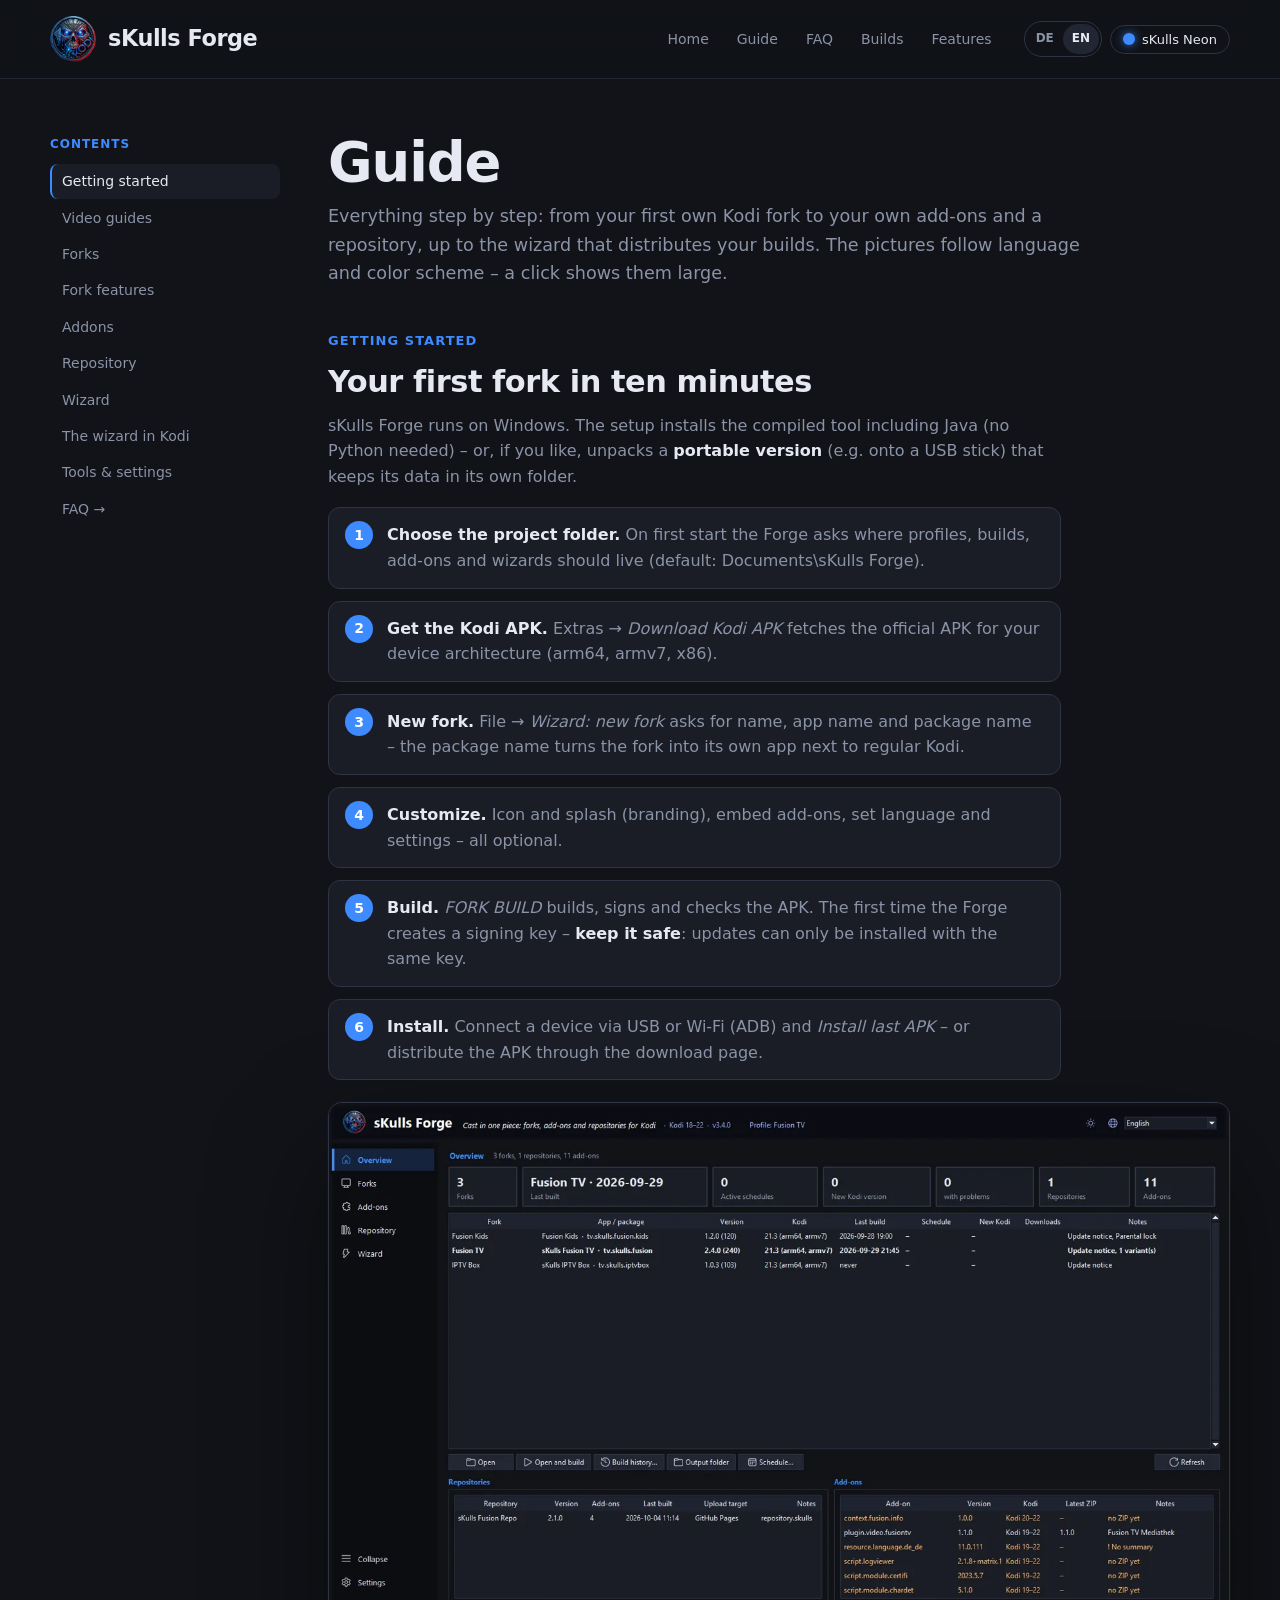
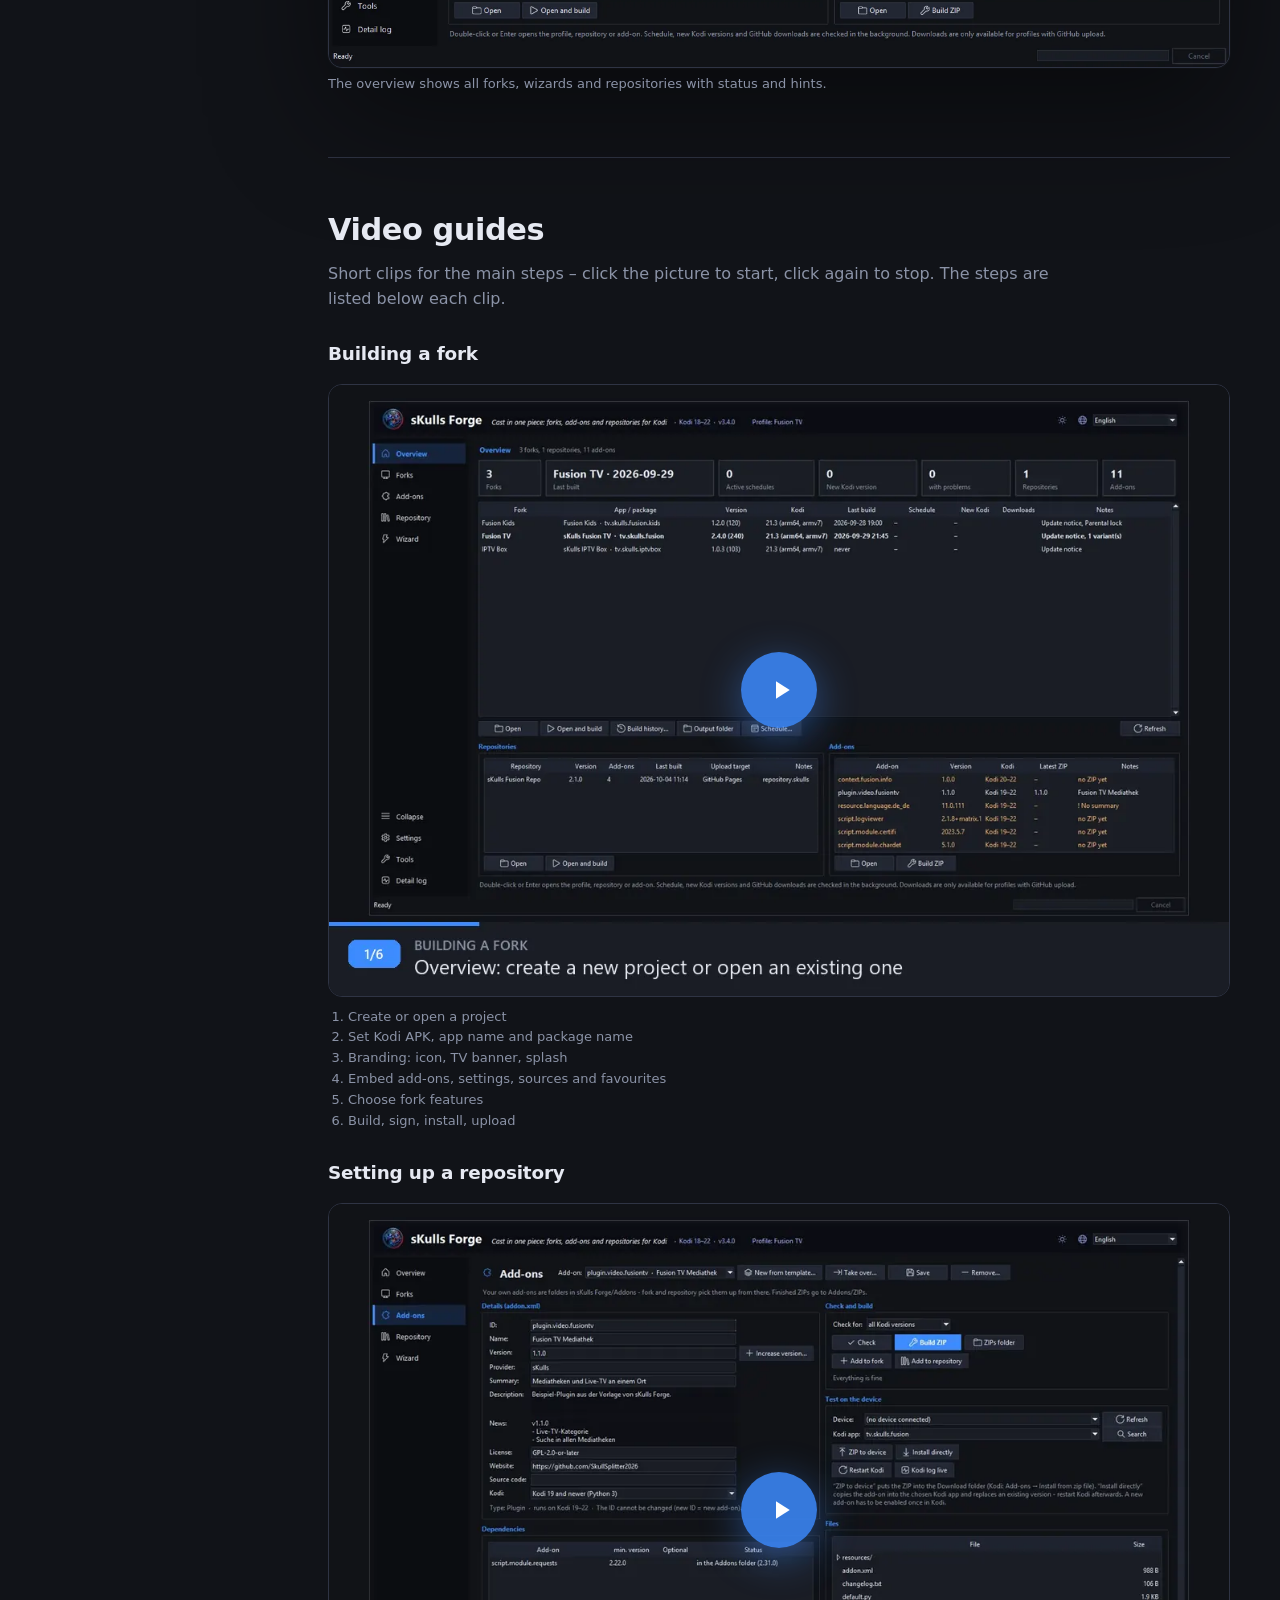
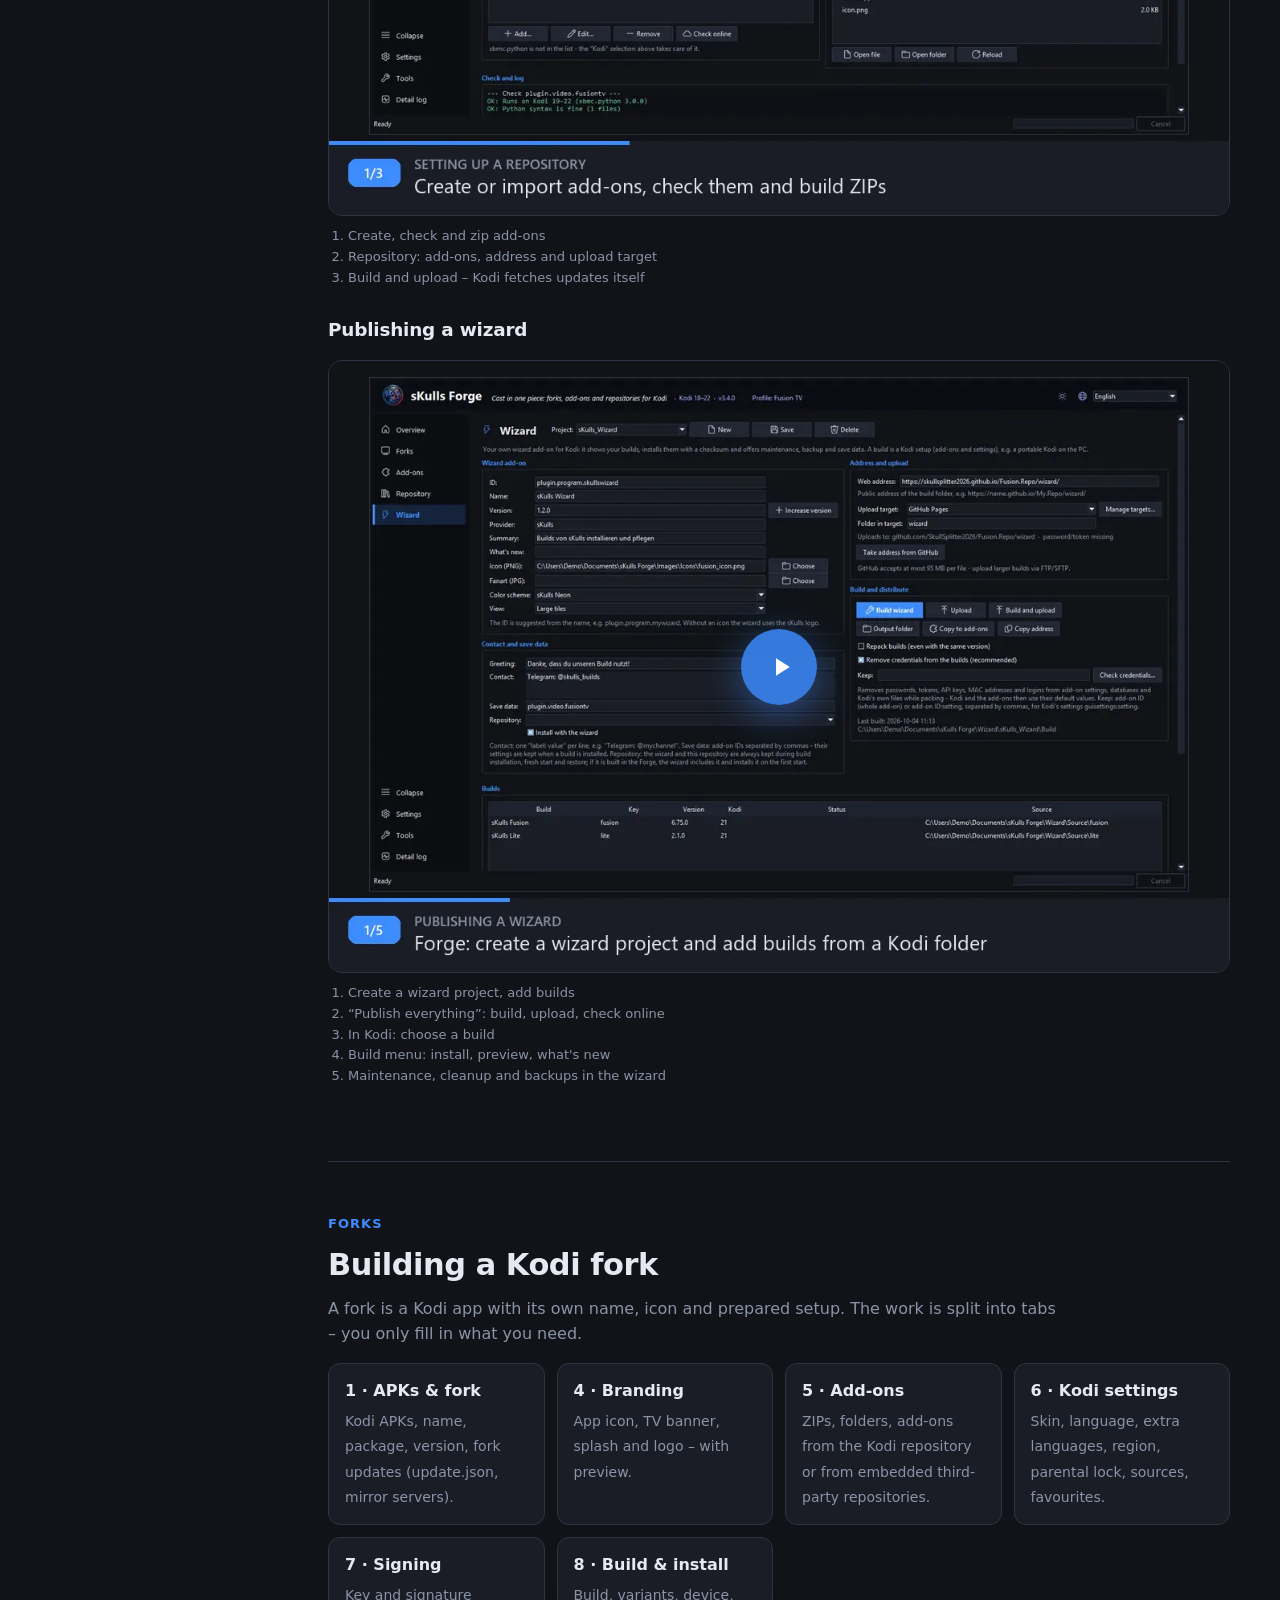
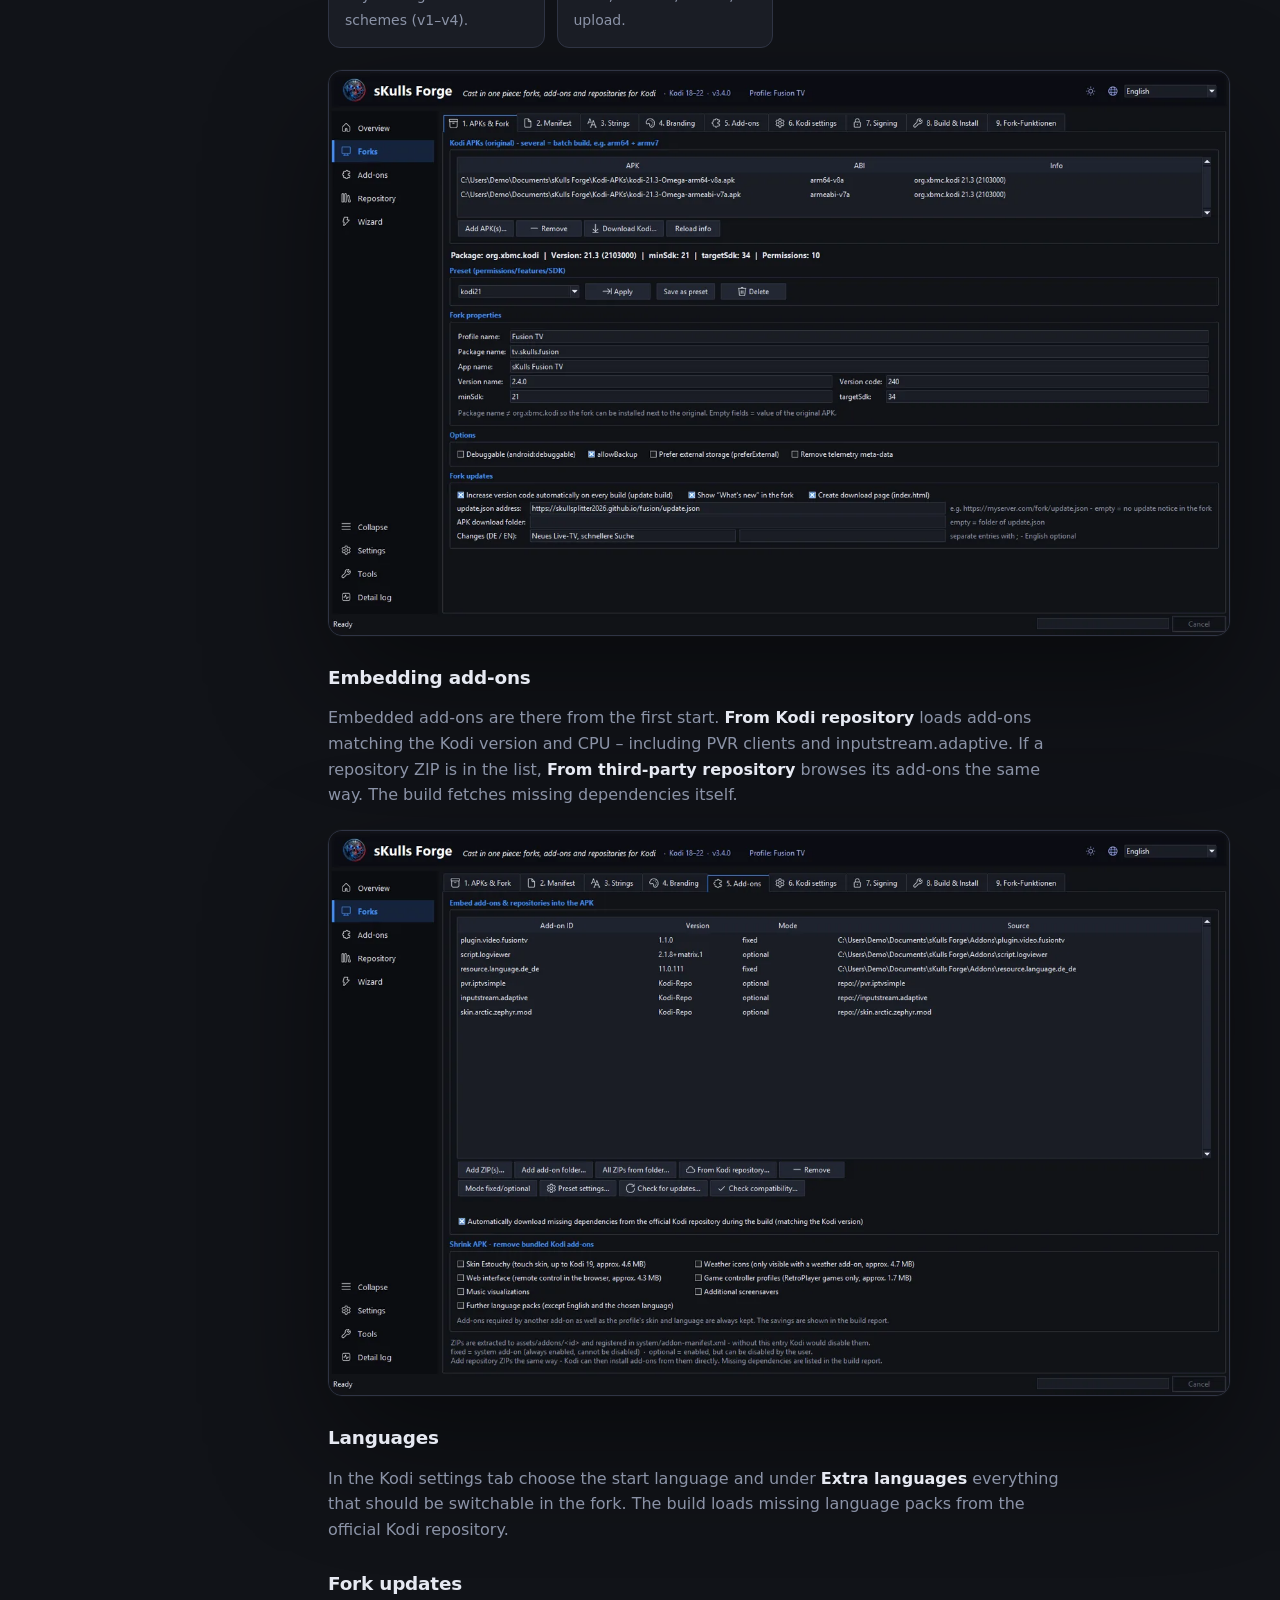
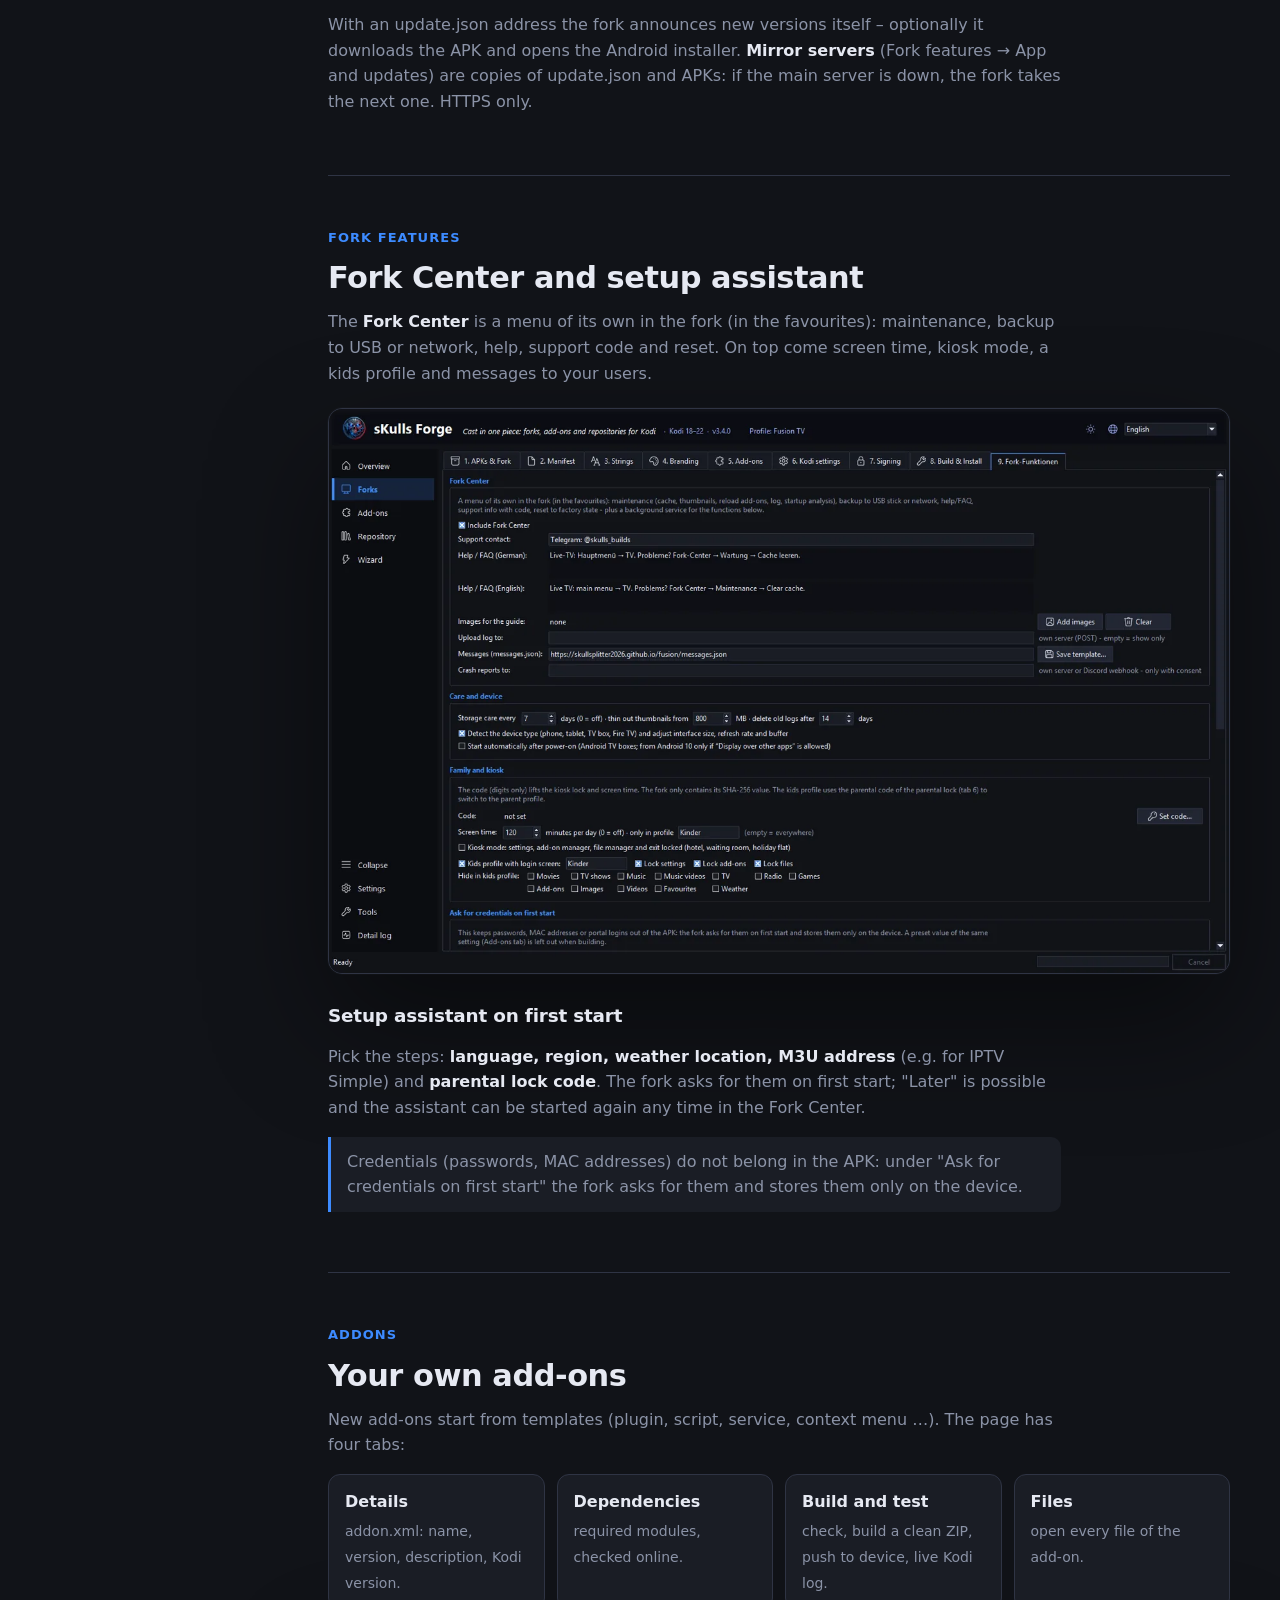
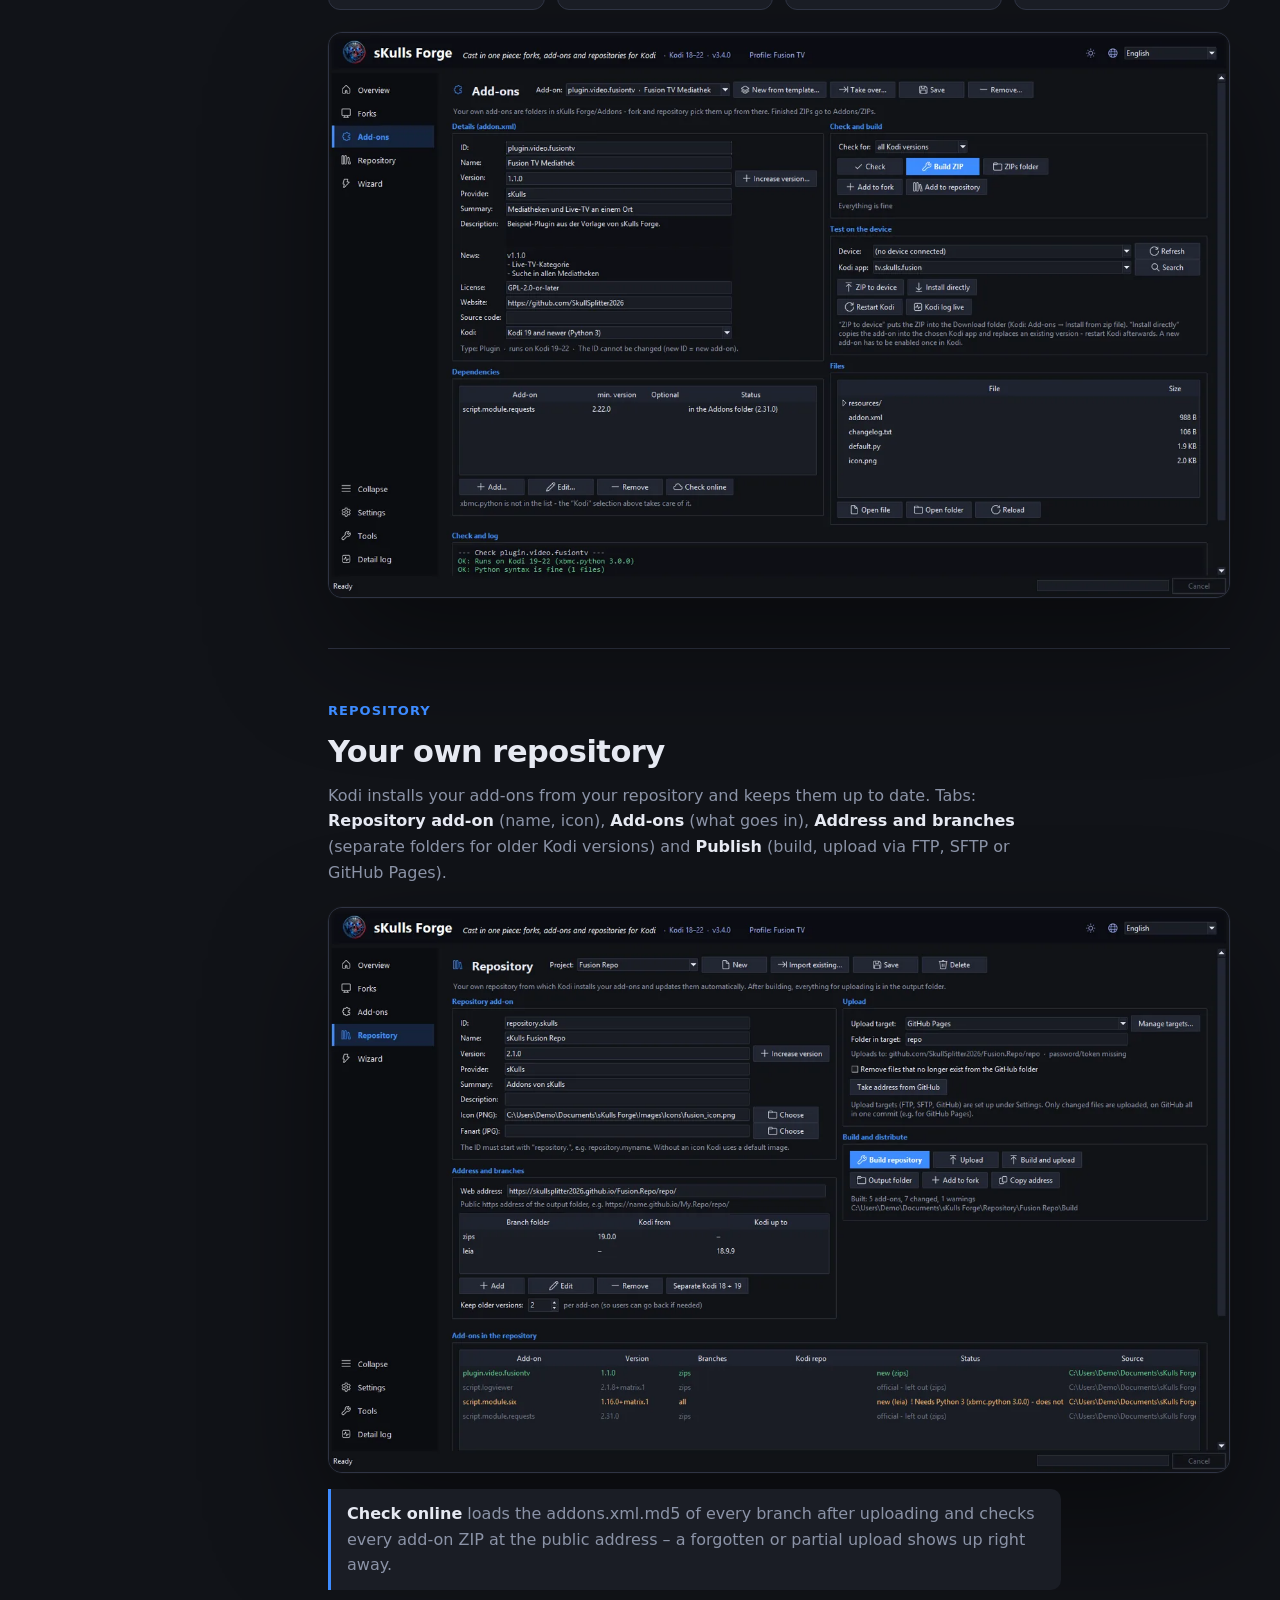
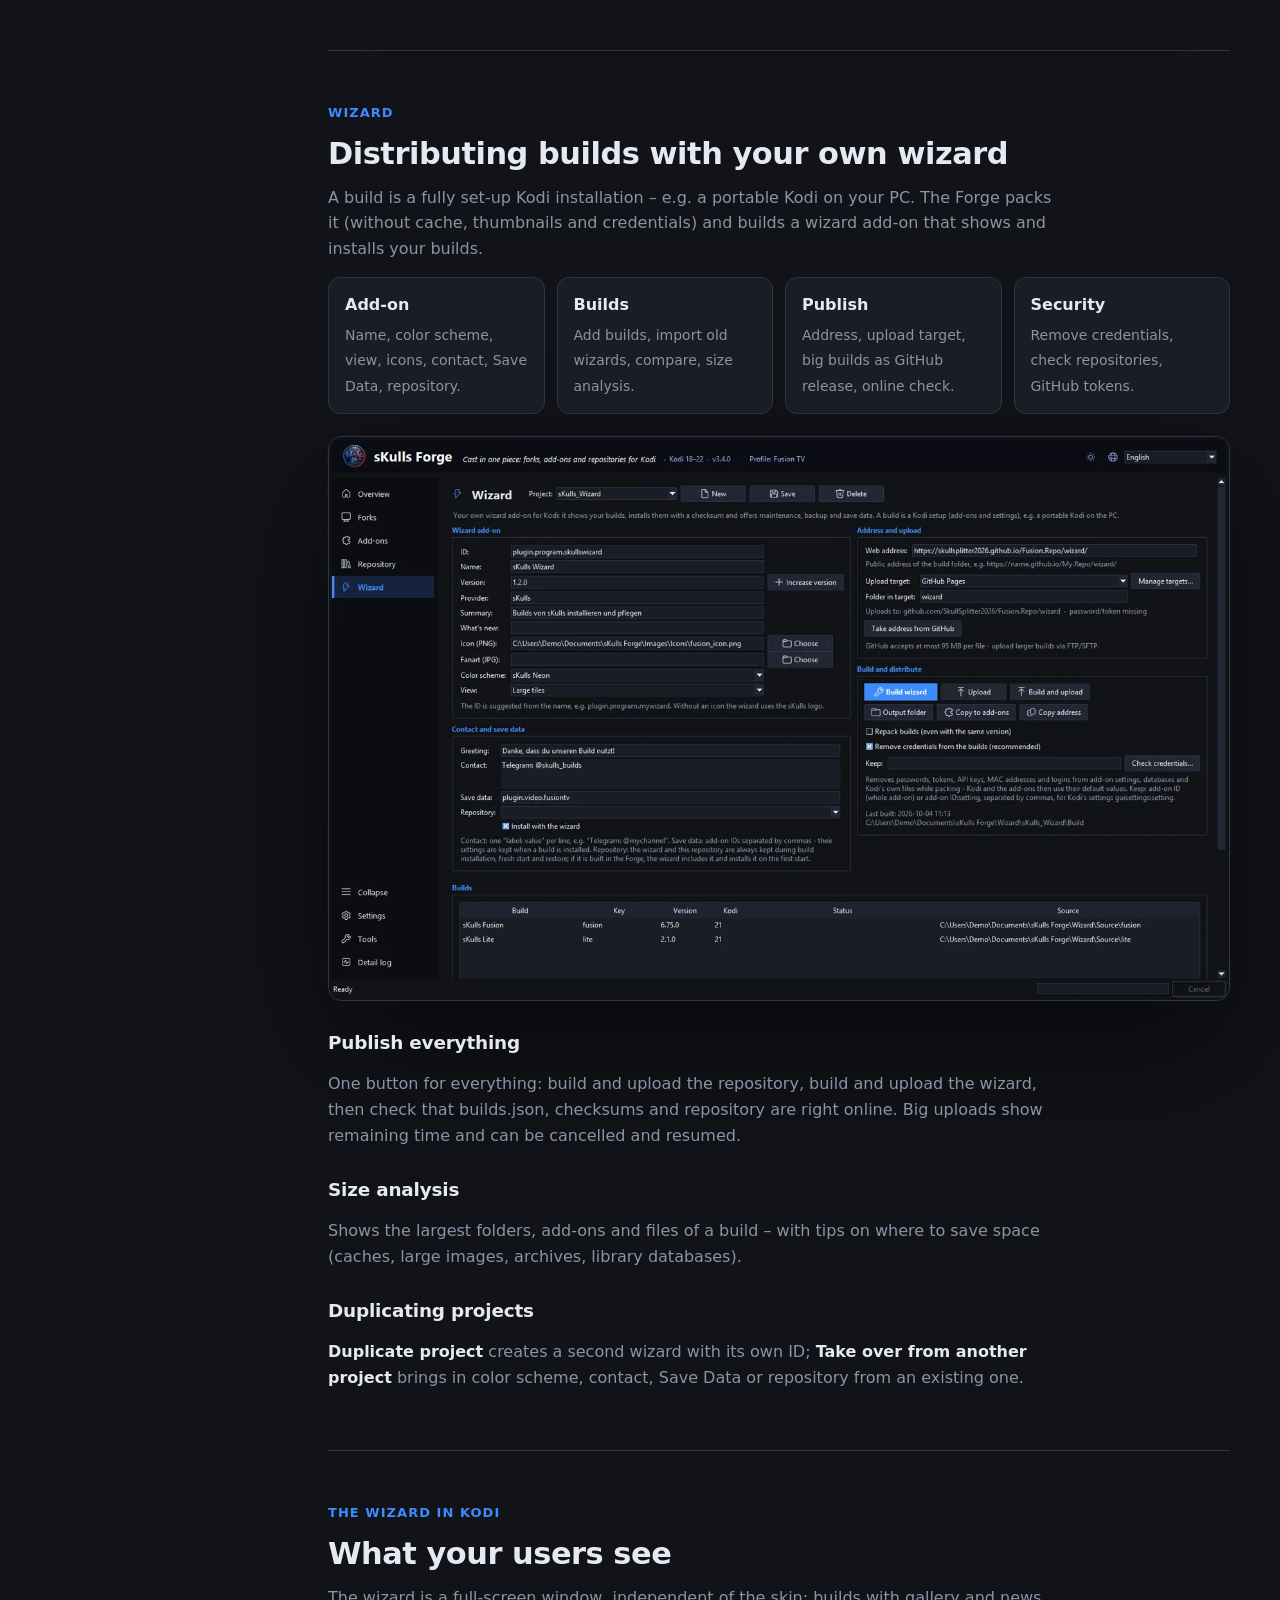
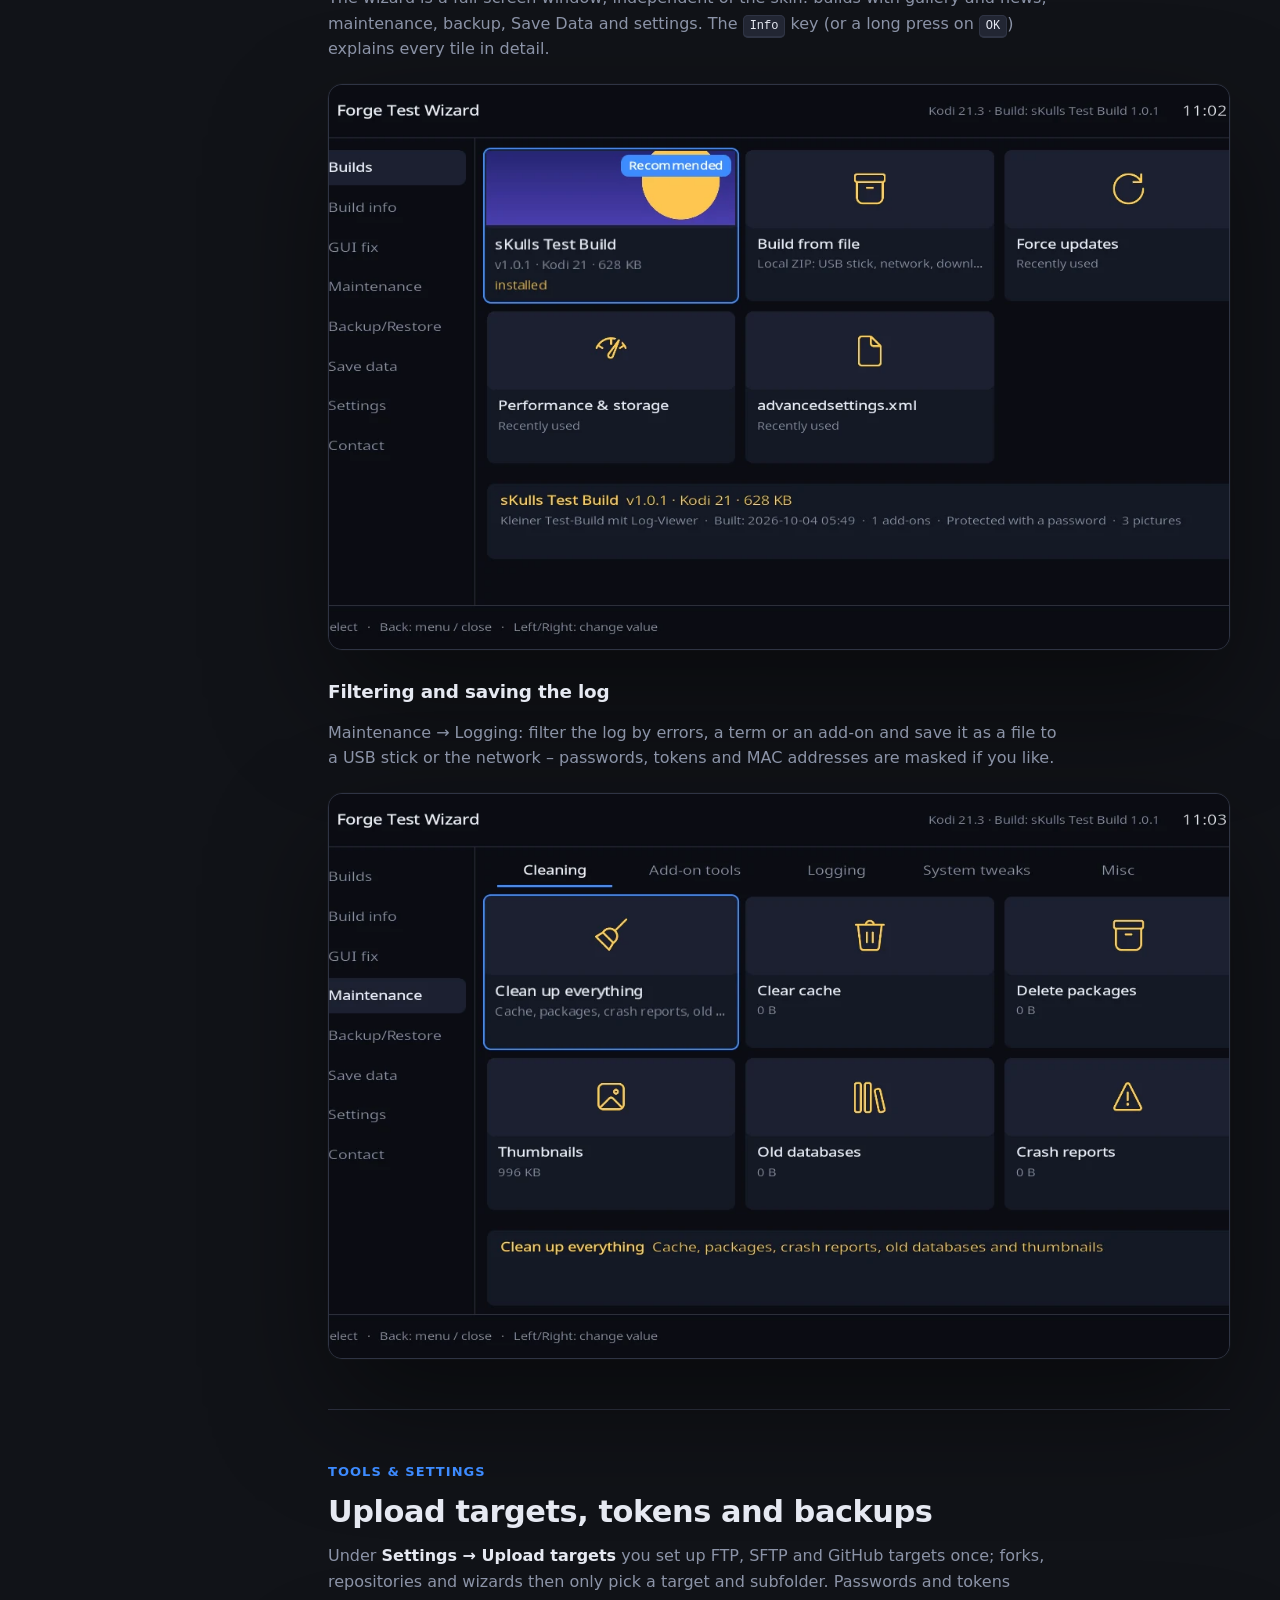
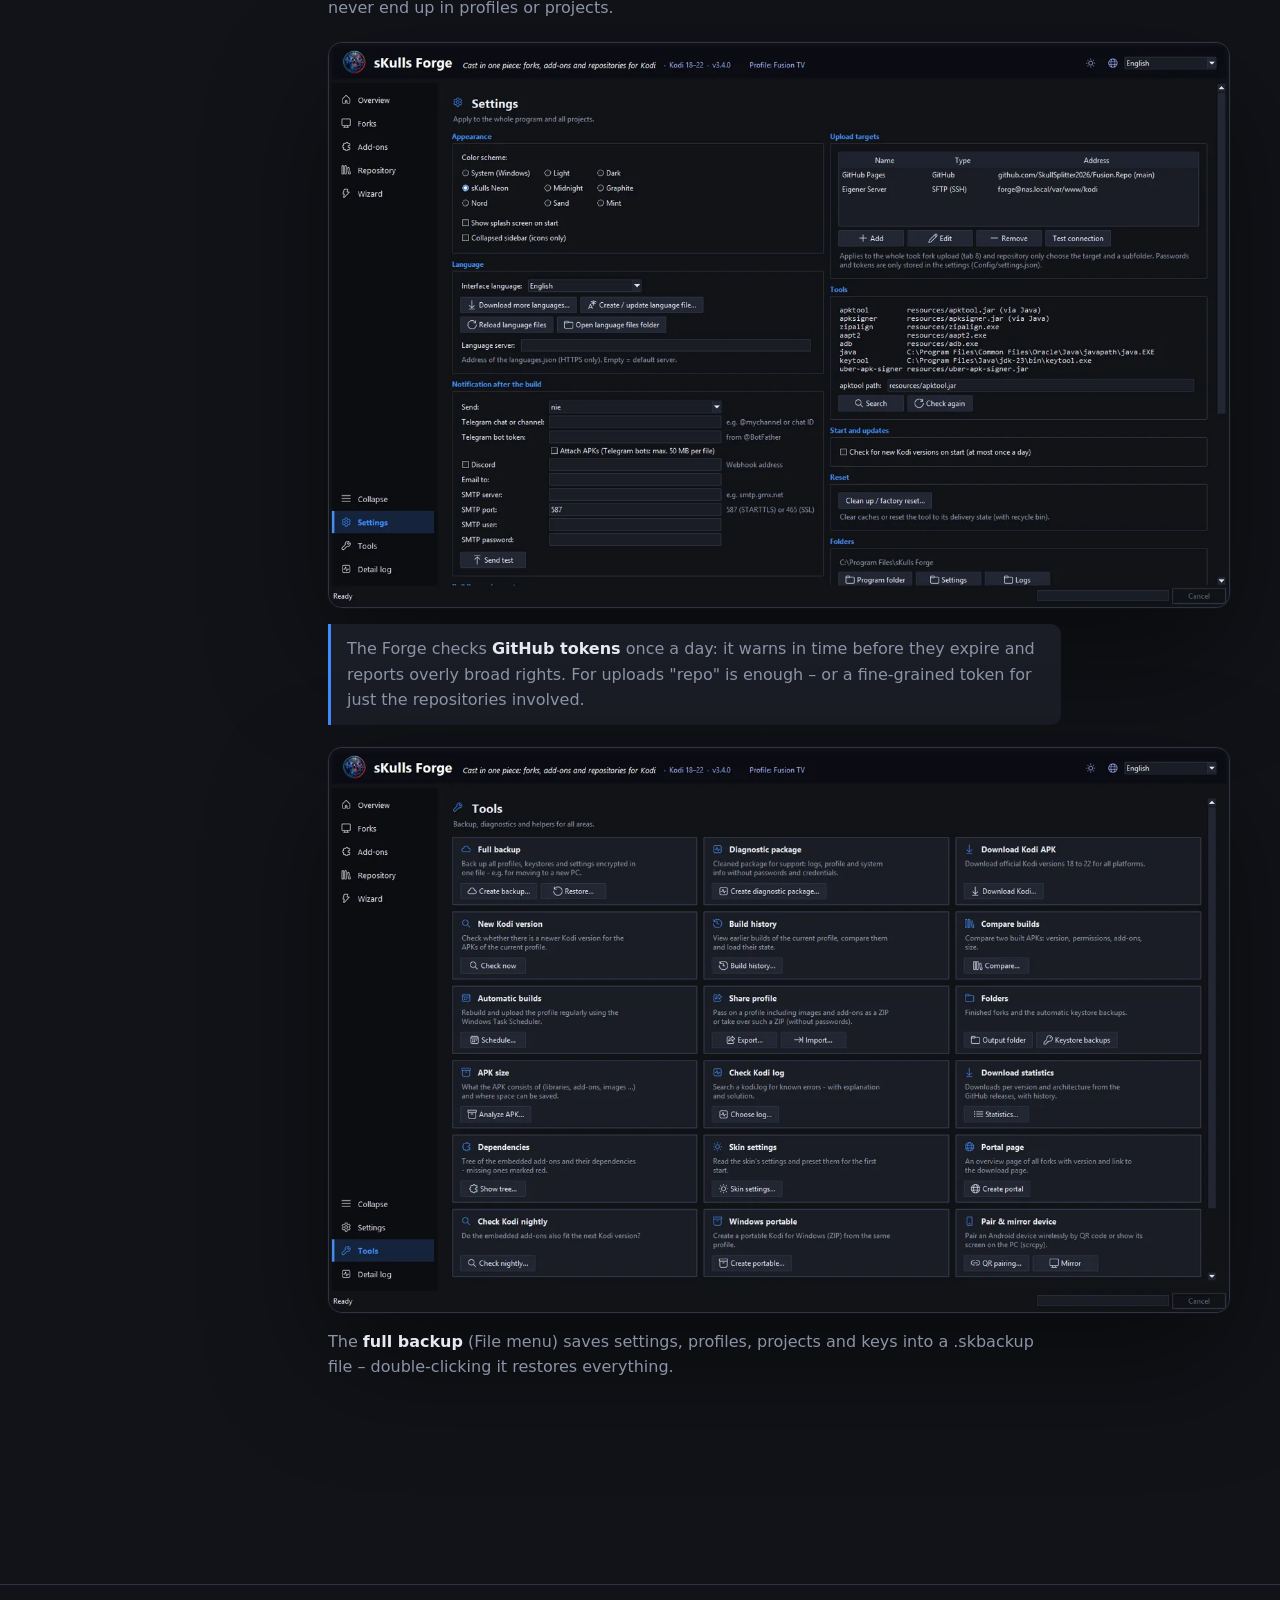
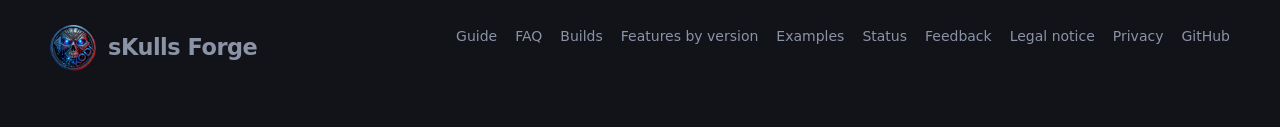
==== commit fd84d1bd: "sKulls Forge Website: Version 3.11.0 (33 Dateien aktualisiert)" ====
--- a/anleitung.html
+++ b/anleitung.html
@@ -1,355 +1,399 @@
-<!doctype html>
-<html lang="de" data-lang="de" data-scheme="skulls"
-      data-title-de="Anleitung – sKulls Forge" data-title-en="Guide – sKulls Forge">
-<head>
-  <meta charset="utf-8">
-  <meta name="viewport" content="width=device-width, initial-scale=1">
-  <title>Anleitung – sKulls Forge</title>
-  <meta name="description" content="Anleitung zu sKulls Forge: Erste Schritte, Forks, Fork-Funktionen, Addons, Repository, Wizard, Werkzeuge.">
-  <meta name="theme-color" content="#111318">
-  <link rel="icon" href="favicon.ico" sizes="any">
-  <link rel="stylesheet" href="assets/css/style.css">
-  <script src="assets/js/config.js"></script>
-  <script src="assets/js/main.js"></script>
-</head>
-<body>
-<header class="nav">
-  <div class="wrap">
-    <a class="brand" href="index.html"><img src="assets/img/logo-64.png" alt="">sKulls Forge</a>
-    <nav class="nav-links" aria-label="Seiten">
-      <a href="index.html"><span lang="de">Startseite</span><span lang="en">Home</span></a>
-      <a href="anleitung.html" aria-current="page"><span lang="de">Anleitung</span><span lang="en">Guide</span></a>
-      <a href="faq.html">FAQ</a>
-    </nav>
-    <div class="nav-tools">
-      <div class="lang-switch" role="group" aria-label="Sprache / Language">
-        <button type="button" data-lang="de" aria-pressed="true">DE</button>
-        <button type="button" data-lang="en" aria-pressed="false">EN</button>
-      </div>
-      <div class="scheme">
-        <button class="pill" id="scheme-toggle" type="button" aria-haspopup="true" aria-expanded="false" title="Farbschema / Color scheme">
-          <i class="scheme-dot" aria-hidden="true"></i><span class="label" id="scheme-label">sKulls Neon</span></button>
-        <div class="scheme-menu" id="scheme-menu" role="menu" aria-label="Farbschema"></div>
-      </div>
-    </div>
-  </div>
-</header>
-
-<main class="guide">
-  <div class="wrap">
-    <nav class="toc" aria-label="Inhalt">
-      <b><span lang="de">Inhalt</span><span lang="en">Contents</span></b>
-      <a href="#start"><span lang="de">Erste Schritte</span><span lang="en">Getting started</span></a>
-      <a href="#forks">Forks</a>
-      <a href="#fork-features"><span lang="de">Fork-Funktionen</span><span lang="en">Fork features</span></a>
-      <a href="#addons">Addons</a>
-      <a href="#repository">Repository</a>
-      <a href="#wizard">Wizard</a>
-      <a href="#wizard-kodi"><span lang="de">Der Wizard in Kodi</span><span lang="en">The wizard in Kodi</span></a>
-      <a href="#tools"><span lang="de">Werkzeuge &amp; Einstellungen</span><span lang="en">Tools &amp; settings</span></a>
-      <a href="faq.html">FAQ →</a>
-    </nav>
-
-    <div>
-      <h1 lang="de">Anleitung</h1><h1 lang="en">Guide</h1>
-      <p class="lead" lang="de">Alles Schritt für Schritt: vom ersten eigenen Kodi-Fork über eigene Addons und ein
-        Repository bis zum Wizard, der deine Builds verteilt. Die Bilder passen sich Sprache und Farbschema an – ein
-        Klick zeigt sie groß.</p>
-      <p class="lead" lang="en">Everything step by step: from your first own Kodi fork to your own add-ons and a
-        repository, up to the wizard that distributes your builds. The pictures follow language and color scheme – a
-        click shows them large.</p>
-
-      <!-- ===================== Erste Schritte ===================== -->
-      <section class="chapter" id="start">
-        <div class="kicker"><span lang="de">Erste Schritte</span><span lang="en">Getting started</span></div>
-        <h2 lang="de">In zehn Minuten zum ersten Fork</h2><h2 lang="en">Your first fork in ten minutes</h2>
-        <p lang="de">sKulls Forge läuft unter Windows. Das Setup installiert das fertig übersetzte Tool samt Java (kein Python nötig) – oder
-          entpackt auf Wunsch eine <strong>portable Version</strong> (z.B. auf einen USB-Stick), die ihre Daten im
-          eigenen Ordner behält.</p>
-        <p lang="en">sKulls Forge runs on Windows. The setup installs the compiled tool including Java (no Python needed) – or, if you
-          like, unpacks a <strong>portable version</strong> (e.g. onto a USB stick) that keeps its data in its own
-          folder.</p>
-        <ol class="steps">
-          <li lang="de"><strong>Projekt-Ordner wählen.</strong> Beim ersten Start fragt der Forge, wo Profile, Builds,
-            Addons und Wizards liegen sollen (Standard: Dokumente\sKulls Forge).</li>
-          <li lang="en"><strong>Choose the project folder.</strong> On first start the Forge asks where profiles, builds,
-            add-ons and wizards should live (default: Documents\sKulls Forge).</li>
-          <li lang="de"><strong>Kodi-APK holen.</strong> Extras → <em>Kodi-APK herunterladen</em> lädt die offizielle
-            APK passend zur Gerätearchitektur (arm64, armv7, x86).</li>
-          <li lang="en"><strong>Get the Kodi APK.</strong> Extras → <em>Download Kodi APK</em> fetches the official APK
-            for your device architecture (arm64, armv7, x86).</li>
-          <li lang="de"><strong>Neuer Fork.</strong> Datei → <em>Assistent: neuer Fork</em> fragt Name, App-Name und
-            Paketname ab – der Paketname macht den Fork zu einer eigenen App neben dem normalen Kodi.</li>
-          <li lang="en"><strong>New fork.</strong> File → <em>Wizard: new fork</em> asks for name, app name and package
-            name – the package name turns the fork into its own app next to regular Kodi.</li>
-          <li lang="de"><strong>Anpassen.</strong> Symbol und Startbild (Branding), Addons einbetten, Sprache und
-            Einstellungen vorgeben – alles optional.</li>
-          <li lang="en"><strong>Customize.</strong> Icon and splash (branding), embed add-ons, set language and
-            settings – all optional.</li>
-          <li lang="de"><strong>Bauen.</strong> <em>FORK BUILD</em> baut, signiert und prüft die APK. Beim ersten Mal
-            legt der Forge einen Signatur-Schlüssel an – <strong>gut aufheben</strong>: Updates lassen sich nur mit
-            demselben Schlüssel installieren.</li>
-          <li lang="en"><strong>Build.</strong> <em>FORK BUILD</em> builds, signs and checks the APK. The first time the
-            Forge creates a signing key – <strong>keep it safe</strong>: updates can only be installed with the same
-            key.</li>
-          <li lang="de"><strong>Installieren.</strong> Gerät per USB oder WLAN (ADB) verbinden und
-            <em>Letzte APK installieren</em> – oder die APK über die Download-Seite verteilen.</li>
-          <li lang="en"><strong>Install.</strong> Connect a device via USB or Wi-Fi (ADB) and <em>Install last APK</em>
-            – or distribute the APK through the download page.</li>
-        </ol>
-        <div class="window"><img data-shot="overview" src="assets/shots/de/skulls/overview.webp" width="1400"
-             height="877" alt="Übersicht / Overview" loading="lazy"></div>
-        <figcaption lang="de">Die Übersicht zeigt alle Forks, Wizards und Repositories mit Stand und Hinweisen.</figcaption>
-        <figcaption lang="en">The overview shows all forks, wizards and repositories with status and hints.</figcaption>
-      </section>
-
-      <!-- ===================== Forks ===================== -->
-      <section class="chapter" id="forks">
-        <div class="kicker">Forks</div>
-        <h2 lang="de">Einen Kodi-Fork bauen</h2><h2 lang="en">Building a Kodi fork</h2>
-        <p lang="de">Ein Fork ist eine Kodi-App mit eigenem Namen, Symbol und vorbereiteter Einrichtung. Die Arbeit
-          ist auf Reiter verteilt – du füllst nur aus, was du brauchst.</p>
-        <p lang="en">A fork is a Kodi app with its own name, icon and prepared setup. The work is split into tabs – you
-          only fill in what you need.</p>
-        <div class="tabs-list">
-          <div lang="de"><b>1 · APKs &amp; Fork</b><span>Kodi-APKs, Name, Paket, Version, Updates des Forks
-            (update.json, Ersatz-Server).</span></div>
-          <div lang="en"><b>1 · APKs &amp; fork</b><span>Kodi APKs, name, package, version, fork updates
-            (update.json, mirror servers).</span></div>
-          <div lang="de"><b>4 · Branding</b><span>App-Symbol, TV-Banner, Startbild und Logo – mit Vorschau.</span></div>
-          <div lang="en"><b>4 · Branding</b><span>App icon, TV banner, splash and logo – with preview.</span></div>
-          <div lang="de"><b>5 · Addons</b><span>ZIPs, Ordner, Addons aus dem Kodi-Repository oder aus eingebetteten
-            Fremd-Repositories.</span></div>
-          <div lang="en"><b>5 · Add-ons</b><span>ZIPs, folders, add-ons from the Kodi repository or from embedded
-            third-party repositories.</span></div>
-          <div lang="de"><b>6 · Kodi-Einstellungen</b><span>Skin, Sprache, weitere Sprachen, Region, Kindersicherung,
-            Quellen, Favoriten.</span></div>
-          <div lang="en"><b>6 · Kodi settings</b><span>Skin, language, extra languages, region, parental lock,
-            sources, favourites.</span></div>
-          <div lang="de"><b>7 · Signatur</b><span>Schlüssel und Signaturverfahren (v1–v4).</span></div>
-          <div lang="en"><b>7 · Signing</b><span>Key and signature schemes (v1–v4).</span></div>
-          <div lang="de"><b>8 · Build &amp; Installation</b><span>Bauen, Varianten, Gerät, Upload.</span></div>
-          <div lang="en"><b>8 · Build &amp; install</b><span>Build, variants, device, upload.</span></div>
-        </div>
-        <div class="window"><img data-shot="fork" src="assets/shots/de/skulls/fork.webp" width="1400" height="877"
-             alt="Fork" loading="lazy"></div>
-        <h3 lang="de">Addons einbetten</h3><h3 lang="en">Embedding add-ons</h3>
-        <p lang="de">Eingebettete Addons sind ab dem ersten Start da. <strong>Aus Kodi-Repository</strong> lädt Addons
-          passend zur Kodi-Version und CPU – auch PVR-Clients und inputstream.adaptive. Steht ein Repository-ZIP in der
-          Liste, durchsucht <strong>Aus Fremd-Repository</strong> dessen Addons genauso. Fehlende Abhängigkeiten holt
-          der Build selbst.</p>
-        <p lang="en">Embedded add-ons are there from the first start. <strong>From Kodi repository</strong> loads
-          add-ons matching the Kodi version and CPU – including PVR clients and inputstream.adaptive. If a repository ZIP
-          is in the list, <strong>From third-party repository</strong> browses its add-ons the same way. The build fetches
-          missing dependencies itself.</p>
-        <div class="window"><img data-shot="embed" src="assets/shots/de/skulls/embed.webp" width="1400" height="877"
-             alt="Addons einbetten / Embed add-ons" loading="lazy"></div>
-        <h3 lang="de">Sprachen</h3><h3 lang="en">Languages</h3>
-        <p lang="de">Wähle im Reiter Kodi-Einstellungen die Startsprache und unter <strong>Weitere Sprachen</strong>
-          alles, was im Fork umschaltbar sein soll. Fehlende Sprachpakete lädt der Build aus dem offiziellen
-          Kodi-Repository.</p>
-        <p lang="en">In the Kodi settings tab choose the start language and under <strong>Extra languages</strong>
-          everything that should be switchable in the fork. The build loads missing language packs from the official
-          Kodi repository.</p>
-        <h3 lang="de">Updates des Forks</h3><h3 lang="en">Fork updates</h3>
-        <p lang="de">Mit einer update.json-Adresse meldet der Fork neue Versionen selbst – auf Wunsch lädt er die APK
-          und öffnet den Android-Installer. <strong>Ersatz-Server</strong> (Fork-Funktionen → App und Updates) sind
-          Kopien von update.json und APKs: fällt der Haupt-Server aus, nimmt der Fork den nächsten. Nur HTTPS.</p>
-        <p lang="en">With an update.json address the fork announces new versions itself – optionally it downloads the
-          APK and opens the Android installer. <strong>Mirror servers</strong> (Fork features → App and updates) are
-          copies of update.json and APKs: if the main server is down, the fork takes the next one. HTTPS only.</p>
-      </section>
-
-      <!-- ===================== Fork-Funktionen ===================== -->
-      <section class="chapter" id="fork-features">
-        <div class="kicker"><span lang="de">Fork-Funktionen</span><span lang="en">Fork features</span></div>
-        <h2 lang="de">Fork-Center und Einrichtungsassistent</h2><h2 lang="en">Fork Center and setup assistant</h2>
-        <p lang="de">Das <strong>Fork-Center</strong> ist ein eigenes Menü im Fork (in den Favoriten): Wartung,
-          Sicherung auf USB oder Netzwerk, Hilfe, Support-Code und Zurücksetzen. Dazu kommen Bildschirmzeit,
-          Kiosk-Modus, Kinderprofil und Mitteilungen an deine Nutzer.</p>
-        <p lang="en">The <strong>Fork Center</strong> is a menu of its own in the fork (in the favourites):
-          maintenance, backup to USB or network, help, support code and reset. On top come screen time, kiosk mode, a
-          kids profile and messages to your users.</p>
-        <div class="window"><img data-shot="forkcenter" src="assets/shots/de/skulls/forkcenter.webp" width="1400"
-             height="877" alt="Fork-Funktionen / Fork features" loading="lazy"></div>
-        <h3 lang="de">Einrichtungsassistent beim ersten Start</h3><h3 lang="en">Setup assistant on first start</h3>
-        <p lang="de">Wähle die Schritte: <strong>Sprache, Region, Wetter-Ort, M3U-Adresse</strong> (z.B. für IPTV
-          Simple) und <strong>Kindersicherungs-Code</strong>. Der Fork fragt sie beim ersten Start ab; „Später“ ist
-          möglich und im Fork-Center lässt sich der Assistent jederzeit wieder starten.</p>
-        <p lang="en">Pick the steps: <strong>language, region, weather location, M3U address</strong> (e.g. for IPTV
-          Simple) and <strong>parental lock code</strong>. The fork asks for them on first start; "Later" is possible and
-          the assistant can be started again any time in the Fork Center.</p>
-        <p class="tip" lang="de">Zugangsdaten (Passwörter, MAC-Adressen) gehören nicht in die APK: unter „Zugangsdaten
-          beim ersten Start abfragen“ fragt der Fork sie ab und speichert sie nur auf dem Gerät.</p>
-        <p class="tip" lang="en">Credentials (passwords, MAC addresses) do not belong in the APK: under "Ask for
-          credentials on first start" the fork asks for them and stores them only on the device.</p>
-      </section>
-
-      <!-- ===================== Addons ===================== -->
-      <section class="chapter" id="addons">
-        <div class="kicker">Addons</div>
-        <h2 lang="de">Eigene Addons</h2><h2 lang="en">Your own add-ons</h2>
-        <p lang="de">Neue Addons entstehen aus Vorlagen (Plugin, Script, Dienst, Kontextmenü …). Die Seite hat vier
-          Reiter:</p>
-        <p lang="en">New add-ons start from templates (plugin, script, service, context menu …). The page has four
-          tabs:</p>
-        <div class="tabs-list">
-          <div lang="de"><b>Angaben</b><span>addon.xml: Name, Version, Beschreibung, Kodi-Version.</span></div>
-          <div lang="en"><b>Details</b><span>addon.xml: name, version, description, Kodi version.</span></div>
-          <div lang="de"><b>Abhängigkeiten</b><span>benötigte Module, online geprüft.</span></div>
-          <div lang="en"><b>Dependencies</b><span>required modules, checked online.</span></div>
-          <div lang="de"><b>Bauen und testen</b><span>prüfen, saubere ZIP bauen, aufs Gerät, Kodi-Log live.</span></div>
-          <div lang="en"><b>Build and test</b><span>check, build a clean ZIP, push to device, live Kodi log.</span></div>
-          <div lang="de"><b>Dateien</b><span>alle Dateien des Addons öffnen.</span></div>
-          <div lang="en"><b>Files</b><span>open every file of the add-on.</span></div>
-        </div>
-        <div class="window"><img data-shot="addons" src="assets/shots/de/skulls/addons.webp" width="1400" height="877"
-             alt="Addons" loading="lazy"></div>
-      </section>
-
-      <!-- ===================== Repository ===================== -->
-      <section class="chapter" id="repository">
-        <div class="kicker">Repository</div>
-        <h2 lang="de">Ein eigenes Repository</h2><h2 lang="en">Your own repository</h2>
-        <p lang="de">Aus deinem Repository installiert Kodi deine Addons und hält sie aktuell. Reiter:
-          <strong>Repository-Addon</strong> (Name, Symbol), <strong>Addons</strong> (was hinein soll),
-          <strong>Adresse und Zweige</strong> (getrennte Ordner für ältere Kodi-Versionen) und
-          <strong>Verteilen</strong> (bauen, hochladen per FTP, SFTP oder GitHub Pages).</p>
-        <p lang="en">Kodi installs your add-ons from your repository and keeps them up to date. Tabs:
-          <strong>Repository add-on</strong> (name, icon), <strong>Add-ons</strong> (what goes in),
-          <strong>Address and branches</strong> (separate folders for older Kodi versions) and
-          <strong>Publish</strong> (build, upload via FTP, SFTP or GitHub Pages).</p>
-        <div class="window"><img data-shot="repo" src="assets/shots/de/skulls/repo.webp" width="1400" height="877"
-             alt="Repository" loading="lazy"></div>
-        <p class="tip" lang="de"><strong>Online prüfen</strong> lädt nach dem Hochladen die addons.xml.md5 jedes Zweigs
-          und prüft jedes Addon-ZIP an der öffentlichen Adresse – so fällt ein vergessener oder halber Upload sofort
-          auf.</p>
-        <p class="tip" lang="en"><strong>Check online</strong> loads the addons.xml.md5 of every branch after uploading
-          and checks every add-on ZIP at the public address – a forgotten or partial upload shows up right away.</p>
-      </section>
-
-      <!-- ===================== Wizard ===================== -->
-      <section class="chapter" id="wizard">
-        <div class="kicker">Wizard</div>
-        <h2 lang="de">Builds verteilen mit dem eigenen Wizard</h2><h2 lang="en">Distributing builds with your own wizard</h2>
-        <p lang="de">Ein Build ist eine fertig eingerichtete Kodi-Installation – z.B. ein portables Kodi auf dem PC.
-          Der Forge packt sie (ohne Cache, Vorschaubilder und Zugangsdaten) und baut dazu ein Wizard-Addon, das deine
-          Builds anzeigt und installiert.</p>
-        <p lang="en">A build is a fully set-up Kodi installation – e.g. a portable Kodi on your PC. The Forge packs it
-          (without cache, thumbnails and credentials) and builds a wizard add-on that shows and installs your builds.</p>
-        <div class="tabs-list">
-          <div lang="de"><b>Addon</b><span>Name, Farbschema, Ansicht, Symbole, Kontakt, Save Data, Repository.</span></div>
-          <div lang="en"><b>Add-on</b><span>Name, color scheme, view, icons, contact, Save Data, repository.</span></div>
-          <div lang="de"><b>Builds</b><span>Builds anlegen, alte Wizards importieren, vergleichen, Größen-Analyse.</span></div>
-          <div lang="en"><b>Builds</b><span>Add builds, import old wizards, compare, size analysis.</span></div>
-          <div lang="de"><b>Verteilen</b><span>Adresse, Upload-Ziel, große Builds als GitHub-Release, Online-Prüfung.</span></div>
-          <div lang="en"><b>Publish</b><span>Address, upload target, big builds as GitHub release, online check.</span></div>
-          <div lang="de"><b>Sicherheit</b><span>Zugangsdaten entfernen, Repositories prüfen, GitHub-Tokens.</span></div>
-          <div lang="en"><b>Security</b><span>Remove credentials, check repositories, GitHub tokens.</span></div>
-        </div>
-        <div class="window"><img data-shot="wizard" src="assets/shots/de/skulls/wizard.webp" width="1400" height="877"
-             alt="Wizard" loading="lazy"></div>
-        <h3 lang="de">Alles veröffentlichen</h3><h3 lang="en">Publish everything</h3>
-        <p lang="de">Ein Knopf für alles: Repository bauen und hochladen, Wizard bauen und hochladen, danach prüfen, ob
-          builds.json, Prüfsummen und Repository online stimmen. Große Uploads zeigen Restzeit und lassen sich
-          abbrechen und fortsetzen.</p>
-        <p lang="en">One button for everything: build and upload the repository, build and upload the wizard, then
-          check that builds.json, checksums and repository are right online. Big uploads show remaining time and can be
-          cancelled and resumed.</p>
-        <h3 lang="de">Größen-Analyse</h3><h3 lang="en">Size analysis</h3>
-        <p lang="de">Zeigt die größten Ordner, Addons und Dateien eines Builds – mit Tipps, wo sich Platz sparen lässt
-          (Caches, große Bilder, Archive, Bibliotheks-Datenbanken).</p>
-        <p lang="en">Shows the largest folders, add-ons and files of a build – with tips on where to save space
-          (caches, large images, archives, library databases).</p>
-        <h3 lang="de">Projekte duplizieren</h3><h3 lang="en">Duplicating projects</h3>
-        <p lang="de"><strong>Projekt duplizieren</strong> legt einen zweiten Wizard mit eigener ID an;
-          <strong>Aus anderem Projekt übernehmen</strong> holt Farbschema, Kontakt, Save Data oder Repository aus einem
-          bestehenden.</p>
-        <p lang="en"><strong>Duplicate project</strong> creates a second wizard with its own ID; <strong>Take over from
-          another project</strong> brings in color scheme, contact, Save Data or repository from an existing one.</p>
-      </section>
-
-      <!-- ===================== Wizard in Kodi ===================== -->
-      <section class="chapter" id="wizard-kodi">
-        <div class="kicker"><span lang="de">Der Wizard in Kodi</span><span lang="en">The wizard in Kodi</span></div>
-        <h2 lang="de">Was deine Nutzer sehen</h2><h2 lang="en">What your users see</h2>
-        <p lang="de">Der Wizard ist ein Vollbild-Fenster, unabhängig vom Skin: Builds mit Galerie und Neuigkeiten,
-          Wartung, Backup, Save Data und Einstellungen. Die <kbd>Info</kbd>-Taste (oder langes Drücken von
-          <kbd>OK</kbd>) erklärt jede Kachel ausführlich.</p>
-        <p lang="en">The wizard is a full-screen window, independent of the skin: builds with gallery and news,
-          maintenance, backup, Save Data and settings. The <kbd>Info</kbd> key (or a long press on <kbd>OK</kbd>)
-          explains every tile in detail.</p>
-        <div class="window"><img src="assets/shots/wizard/builds.webp" width="1400" height="877"
-             alt="Wizard: Builds" loading="lazy"></div>
-        <h3 lang="de">Log filtern und speichern</h3><h3 lang="en">Filtering and saving the log</h3>
-        <p lang="de">Wartung → Logging: das Log nach Fehlern, einem Begriff oder einem Addon filtern und als Datei auf
-          einen USB-Stick oder ins Netzwerk speichern – Passwörter, Tokens und MAC-Adressen werden auf Wunsch
-          unkenntlich gemacht.</p>
-        <p lang="en">Maintenance → Logging: filter the log by errors, a term or an add-on and save it as a file to a USB
-          stick or the network – passwords, tokens and MAC addresses are masked if you like.</p>
-        <div class="window"><img src="assets/shots/wizard/maintenance.webp" width="1400" height="877"
-             alt="Wizard: Wartung / Maintenance" loading="lazy"></div>
-      </section>
-
-      <!-- ===================== Werkzeuge ===================== -->
-      <section class="chapter" id="tools">
-        <div class="kicker"><span lang="de">Werkzeuge &amp; Einstellungen</span><span lang="en">Tools &amp; settings</span></div>
-        <h2 lang="de">Upload-Ziele, Tokens und Sicherungen</h2><h2 lang="en">Upload targets, tokens and backups</h2>
-        <p lang="de">Unter <strong>Einstellungen → Upload-Ziele</strong> legst du FTP-, SFTP- und GitHub-Ziele einmal an;
-          Forks, Repositories und Wizards wählen dann nur noch Ziel und Unterordner. Passwörter und Tokens stehen nie in
-          Profilen oder Projekten.</p>
-        <p lang="en">Under <strong>Settings → Upload targets</strong> you set up FTP, SFTP and GitHub targets once;
-          forks, repositories and wizards then only pick a target and subfolder. Passwords and tokens never end up in
-          profiles or projects.</p>
-        <div class="window"><img data-shot="settings" src="assets/shots/de/skulls/settings.webp" width="1400"
-             height="877" alt="Einstellungen / Settings" loading="lazy"></div>
-        <p class="tip" lang="de"><strong>GitHub-Tokens</strong> prüft der Forge einmal täglich: er warnt rechtzeitig
-          vor dem Ablauf und meldet zu weite Rechte. Für Uploads reicht „repo“ – oder ein fein abgestuftes Token nur für
-          die betroffenen Repositories.</p>
-        <p class="tip" lang="en">The Forge checks <strong>GitHub tokens</strong> once a day: it warns in time before
-          they expire and reports overly broad rights. For uploads "repo" is enough – or a fine-grained token for just
-          the repositories involved.</p>
-        <div class="window"><img data-shot="tools" src="assets/shots/de/skulls/tools.webp" width="1400" height="877"
-             alt="Werkzeuge / Tools" loading="lazy"></div>
-        <p lang="de">Die <strong>Gesamtsicherung</strong> (Datei-Menü) sichert Einstellungen, Profile, Projekte und
-          Schlüssel in eine .skbackup-Datei – ein Doppelklick darauf stellt alles wieder her.</p>
-        <p lang="en">The <strong>full backup</strong> (File menu) saves settings, profiles, projects and keys into a
-          .skbackup file – double-clicking it restores everything.</p>
-      </section>
-    </div>
-  </div>
-</main>
-
-<footer>
-  <div class="wrap">
-    <div><a class="brand" href="index.html"><img src="assets/img/logo-64.png" alt="">sKulls Forge</a></div>
-    <nav>
-      <a href="index.html"><span lang="de">Startseite</span><span lang="en">Home</span></a>
-      <a href="faq.html">FAQ</a>
-      <a href="impressum.html"><span lang="de">Impressum</span><span lang="en">Legal notice</span></a>
-      <a href="datenschutz.html"><span lang="de">Datenschutz</span><span lang="en">Privacy</span></a>
-      <a data-github href="https://github.com/SkullSplitter2026" target="_blank" rel="noopener">GitHub</a>
-    </nav>
-  </div>
-</footer>
-<div class="lightbox" id="lightbox" role="dialog" aria-modal="true" aria-label="Großansicht"><img alt=""></div>
-<script>
-  /* Inhaltsverzeichnis: aktuellen Abschnitt hervorheben */
-  (function () {
-    var links = Array.prototype.slice.call(document.querySelectorAll(".toc a[href^='#']"));
-    if (!("IntersectionObserver" in window) || !links.length) return;
-    var byId = {};
-    links.forEach(function (a) { byId[a.getAttribute("href").slice(1)] = a; });
-    var observer = new IntersectionObserver(function (entries) {
-      entries.forEach(function (entry) {
-        if (entry.isIntersecting && byId[entry.target.id]) {
-          links.forEach(function (a) { a.classList.remove("active"); });
-          byId[entry.target.id].classList.add("active");
-        }
-      });
-    }, { rootMargin: "-30% 0px -60% 0px" });
-    document.querySelectorAll(".chapter").forEach(function (s) { observer.observe(s); });
-  })();
-</script>
-</body>
-</html>
+<!doctype html>
+<html lang="de" data-lang="de" data-scheme="skulls"
+      data-title-de="Anleitung – sKulls Forge" data-title-en="Guide – sKulls Forge">
+<head>
+  <meta charset="utf-8">
+  <meta name="viewport" content="width=device-width, initial-scale=1">
+  <title>Anleitung – sKulls Forge</title>
+  <meta name="description" content="Anleitung zu sKulls Forge: Erste Schritte, Forks, Fork-Funktionen, Addons, Repository, Wizard, Werkzeuge.">
+  <meta name="theme-color" content="#111318">
+  <link rel="icon" href="favicon.ico" sizes="any">
+  <link rel="stylesheet" href="assets/css/style.css?v=3.11.0">
+  <script src="assets/js/config.js?v=3.11.0"></script>
+  <script src="assets/js/main.js?v=3.11.0"></script>
+  <script src="assets/js/pages.js?v=3.11.0"></script>
+</head>
+<body>
+<header class="nav">
+  <div class="wrap">
+    <a class="brand" href="index.html"><img src="assets/img/logo-64.png" alt="">sKulls Forge</a>
+    <nav class="nav-links" aria-label="Seiten">
+      <a href="index.html"><span lang="de">Startseite</span><span lang="en">Home</span></a>
+      <a href="anleitung.html" aria-current="page"><span lang="de">Anleitung</span><span lang="en">Guide</span></a>
+      <a href="faq.html">FAQ</a>
+      <a href="builds.html">Builds</a>
+      <a href="funktionen.html"><span lang="de">Funktionen</span><span lang="en">Features</span></a>
+    </nav>
+    <div class="nav-tools">
+      <div class="lang-switch" role="group" aria-label="Sprache / Language">
+        <button type="button" data-lang="de" aria-pressed="true">DE</button>
+        <button type="button" data-lang="en" aria-pressed="false">EN</button>
+      </div>
+      <div class="scheme">
+        <button class="pill" id="scheme-toggle" type="button" aria-haspopup="true" aria-expanded="false" title="Farbschema / Color scheme">
+          <i class="scheme-dot" aria-hidden="true"></i><span class="label" id="scheme-label">sKulls Neon</span></button>
+        <div class="scheme-menu" id="scheme-menu" role="menu" aria-label="Farbschema"></div>
+      </div>
+    </div>
+  </div>
+</header>
+
+<main class="guide">
+  <div class="wrap">
+    <nav class="toc" aria-label="Inhalt">
+      <b><span lang="de">Inhalt</span><span lang="en">Contents</span></b>
+      <a href="#start"><span lang="de">Erste Schritte</span><span lang="en">Getting started</span></a>
+      <a href="#videos"><span lang="de">Video-Anleitungen</span><span lang="en">Video guides</span></a>
+      <a href="#forks">Forks</a>
+      <a href="#fork-features"><span lang="de">Fork-Funktionen</span><span lang="en">Fork features</span></a>
+      <a href="#addons">Addons</a>
+      <a href="#repository">Repository</a>
+      <a href="#wizard">Wizard</a>
+      <a href="#wizard-kodi"><span lang="de">Der Wizard in Kodi</span><span lang="en">The wizard in Kodi</span></a>
+      <a href="#tools"><span lang="de">Werkzeuge &amp; Einstellungen</span><span lang="en">Tools &amp; settings</span></a>
+      <a href="faq.html">FAQ →</a>
+    </nav>
+
+    <div>
+      <h1 lang="de">Anleitung</h1><h1 lang="en">Guide</h1>
+      <p class="lead" lang="de">Alles Schritt für Schritt: vom ersten eigenen Kodi-Fork über eigene Addons und ein
+        Repository bis zum Wizard, der deine Builds verteilt. Die Bilder passen sich Sprache und Farbschema an – ein
+        Klick zeigt sie groß.</p>
+      <p class="lead" lang="en">Everything step by step: from your first own Kodi fork to your own add-ons and a
+        repository, up to the wizard that distributes your builds. The pictures follow language and color scheme – a
+        click shows them large.</p>
+
+      <!-- ===================== Erste Schritte ===================== -->
+      <section class="chapter" id="start">
+        <div class="kicker"><span lang="de">Erste Schritte</span><span lang="en">Getting started</span></div>
+        <h2 lang="de">In zehn Minuten zum ersten Fork</h2><h2 lang="en">Your first fork in ten minutes</h2>
+        <p lang="de">sKulls Forge läuft unter Windows. Das Setup installiert das fertig übersetzte Tool samt Java (kein Python nötig) – oder
+          entpackt auf Wunsch eine <strong>portable Version</strong> (z.B. auf einen USB-Stick), die ihre Daten im
+          eigenen Ordner behält.</p>
+        <p lang="en">sKulls Forge runs on Windows. The setup installs the compiled tool including Java (no Python needed) – or, if you
+          like, unpacks a <strong>portable version</strong> (e.g. onto a USB stick) that keeps its data in its own
+          folder.</p>
+        <ol class="steps">
+          <li lang="de"><strong>Projekt-Ordner wählen.</strong> Beim ersten Start fragt der Forge, wo Profile, Builds,
+            Addons und Wizards liegen sollen (Standard: Dokumente\sKulls Forge).</li>
+          <li lang="en"><strong>Choose the project folder.</strong> On first start the Forge asks where profiles, builds,
+            add-ons and wizards should live (default: Documents\sKulls Forge).</li>
+          <li lang="de"><strong>Kodi-APK holen.</strong> Extras → <em>Kodi-APK herunterladen</em> lädt die offizielle
+            APK passend zur Gerätearchitektur (arm64, armv7, x86).</li>
+          <li lang="en"><strong>Get the Kodi APK.</strong> Extras → <em>Download Kodi APK</em> fetches the official APK
+            for your device architecture (arm64, armv7, x86).</li>
+          <li lang="de"><strong>Neuer Fork.</strong> Datei → <em>Assistent: neuer Fork</em> fragt Name, App-Name und
+            Paketname ab – der Paketname macht den Fork zu einer eigenen App neben dem normalen Kodi.</li>
+          <li lang="en"><strong>New fork.</strong> File → <em>Wizard: new fork</em> asks for name, app name and package
+            name – the package name turns the fork into its own app next to regular Kodi.</li>
+          <li lang="de"><strong>Anpassen.</strong> Symbol und Startbild (Branding), Addons einbetten, Sprache und
+            Einstellungen vorgeben – alles optional.</li>
+          <li lang="en"><strong>Customize.</strong> Icon and splash (branding), embed add-ons, set language and
+            settings – all optional.</li>
+          <li lang="de"><strong>Bauen.</strong> <em>FORK BUILD</em> baut, signiert und prüft die APK. Beim ersten Mal
+            legt der Forge einen Signatur-Schlüssel an – <strong>gut aufheben</strong>: Updates lassen sich nur mit
+            demselben Schlüssel installieren.</li>
+          <li lang="en"><strong>Build.</strong> <em>FORK BUILD</em> builds, signs and checks the APK. The first time the
+            Forge creates a signing key – <strong>keep it safe</strong>: updates can only be installed with the same
+            key.</li>
+          <li lang="de"><strong>Installieren.</strong> Gerät per USB oder WLAN (ADB) verbinden und
+            <em>Letzte APK installieren</em> – oder die APK über die Download-Seite verteilen.</li>
+          <li lang="en"><strong>Install.</strong> Connect a device via USB or Wi-Fi (ADB) and <em>Install last APK</em>
+            – or distribute the APK through the download page.</li>
+        </ol>
+        <div class="window"><img data-shot="overview" src="assets/shots/de/skulls/overview.webp" width="1400"
+             height="877" alt="Übersicht / Overview" loading="lazy"></div>
+        <figcaption lang="de">Die Übersicht zeigt alle Forks, Wizards und Repositories mit Stand und Hinweisen.</figcaption>
+        <figcaption lang="en">The overview shows all forks, wizards and repositories with status and hints.</figcaption>
+      </section>
+
+      <!-- ===================== Forks ===================== -->
+      <section class="chapter" id="videos">
+        <h2 lang="de">Video-Anleitungen</h2><h2 lang="en">Video guides</h2>
+        <p lang="de">Kurze Clips zu den wichtigsten Arbeitsschritten – zum Starten auf das Bild klicken, noch einmal
+          klicken hält an. Die Schritte stehen jeweils darunter.</p>
+        <p lang="en">Short clips for the main steps – click the picture to start, click again to stop. The steps are
+          listed below each clip.</p>
+        <h3 lang="de">Fork bauen</h3><h3 lang="en">Building a fork</h3>
+        <figure class="clip" data-clip="fork">
+          <div class="clip-frame">
+            <img lang="de" src="assets/clips/de/fork-poster.webp" data-anim="assets/clips/de/fork.webp" alt="Fork bauen: Clip in 6 Schritten" width="1120" height="760">
+            <img lang="en" src="assets/clips/en/fork-poster.webp" data-anim="assets/clips/en/fork.webp" alt="Building a fork: clip in 6 steps" width="1120" height="760">
+            <button class="clip-play" type="button" aria-pressed="false" aria-label="Clip abspielen / Play clip"><span class="ring"><svg class="play" viewBox="0 0 24 24" fill="currentColor" aria-hidden="true"><path d="M8 5v14l11-7z"/></svg><svg class="pause" viewBox="0 0 24 24" fill="currentColor" aria-hidden="true"><path d="M7 5h4v14H7zm6 0h4v14h-4z"/></svg></span></button>
+          </div>
+          <figcaption><ol lang="de"><li>Projekt anlegen oder öffnen</li><li>Kodi-APK, App-Name und Paketname festlegen</li><li>Branding: Icon, TV-Banner, Startbild</li><li>Addons, Einstellungen, Quellen und Favoriten einbetten</li><li>Fork-Funktionen wählen</li><li>Bauen, signieren, installieren, hochladen</li></ol><ol lang="en"><li>Create or open a project</li><li>Set Kodi APK, app name and package name</li><li>Branding: icon, TV banner, splash</li><li>Embed add-ons, settings, sources and favourites</li><li>Choose fork features</li><li>Build, sign, install, upload</li></ol></figcaption>
+        </figure>
+        <h3 lang="de">Repository einrichten</h3><h3 lang="en">Setting up a repository</h3>
+        <figure class="clip" data-clip="repo">
+          <div class="clip-frame">
+            <img lang="de" src="assets/clips/de/repo-poster.webp" data-anim="assets/clips/de/repo.webp" alt="Repository einrichten: Clip in 3 Schritten" width="1120" height="760">
+            <img lang="en" src="assets/clips/en/repo-poster.webp" data-anim="assets/clips/en/repo.webp" alt="Setting up a repository: clip in 3 steps" width="1120" height="760">
+            <button class="clip-play" type="button" aria-pressed="false" aria-label="Clip abspielen / Play clip"><span class="ring"><svg class="play" viewBox="0 0 24 24" fill="currentColor" aria-hidden="true"><path d="M8 5v14l11-7z"/></svg><svg class="pause" viewBox="0 0 24 24" fill="currentColor" aria-hidden="true"><path d="M7 5h4v14H7zm6 0h4v14h-4z"/></svg></span></button>
+          </div>
+          <figcaption><ol lang="de"><li>Addons anlegen, prüfen und als ZIP bauen</li><li>Repository: Addons, Adresse und Upload-Ziel</li><li>Bauen und hochladen – Kodi holt Updates selbst</li></ol><ol lang="en"><li>Create, check and zip add-ons</li><li>Repository: add-ons, address and upload target</li><li>Build and upload – Kodi fetches updates itself</li></ol></figcaption>
+        </figure>
+        <h3 lang="de">Wizard veröffentlichen</h3><h3 lang="en">Publishing a wizard</h3>
+        <figure class="clip" data-clip="wizard">
+          <div class="clip-frame">
+            <img lang="de" src="assets/clips/de/wizard-poster.webp" data-anim="assets/clips/de/wizard.webp" alt="Wizard veröffentlichen: Clip in 5 Schritten" width="1120" height="760">
+            <img lang="en" src="assets/clips/en/wizard-poster.webp" data-anim="assets/clips/en/wizard.webp" alt="Publishing a wizard: clip in 5 steps" width="1120" height="760">
+            <button class="clip-play" type="button" aria-pressed="false" aria-label="Clip abspielen / Play clip"><span class="ring"><svg class="play" viewBox="0 0 24 24" fill="currentColor" aria-hidden="true"><path d="M8 5v14l11-7z"/></svg><svg class="pause" viewBox="0 0 24 24" fill="currentColor" aria-hidden="true"><path d="M7 5h4v14H7zm6 0h4v14h-4z"/></svg></span></button>
+          </div>
+          <figcaption><ol lang="de"><li>Wizard-Projekt anlegen, Builds hinzufügen</li><li>„Alles veröffentlichen“: bauen, hochladen, online prüfen</li><li>In Kodi: Build auswählen</li><li>Build-Menü: installieren, Vorschau, Neuigkeiten</li><li>Wartung, Aufräumen und Backups im Wizard</li></ol><ol lang="en"><li>Create a wizard project, add builds</li><li>“Publish everything”: build, upload, check online</li><li>In Kodi: choose a build</li><li>Build menu: install, preview, what's new</li><li>Maintenance, cleanup and backups in the wizard</li></ol></figcaption>
+        </figure>
+      </section>
+
+      <section class="chapter" id="forks">
+        <div class="kicker">Forks</div>
+        <h2 lang="de">Einen Kodi-Fork bauen</h2><h2 lang="en">Building a Kodi fork</h2>
+        <p lang="de">Ein Fork ist eine Kodi-App mit eigenem Namen, Symbol und vorbereiteter Einrichtung. Die Arbeit
+          ist auf Reiter verteilt – du füllst nur aus, was du brauchst.</p>
+        <p lang="en">A fork is a Kodi app with its own name, icon and prepared setup. The work is split into tabs – you
+          only fill in what you need.</p>
+        <div class="tabs-list">
+          <div lang="de"><b>1 · APKs &amp; Fork</b><span>Kodi-APKs, Name, Paket, Version, Updates des Forks
+            (update.json, Ersatz-Server).</span></div>
+          <div lang="en"><b>1 · APKs &amp; fork</b><span>Kodi APKs, name, package, version, fork updates
+            (update.json, mirror servers).</span></div>
+          <div lang="de"><b>4 · Branding</b><span>App-Symbol, TV-Banner, Startbild und Logo – mit Vorschau.</span></div>
+          <div lang="en"><b>4 · Branding</b><span>App icon, TV banner, splash and logo – with preview.</span></div>
+          <div lang="de"><b>5 · Addons</b><span>ZIPs, Ordner, Addons aus dem Kodi-Repository oder aus eingebetteten
+            Fremd-Repositories.</span></div>
+          <div lang="en"><b>5 · Add-ons</b><span>ZIPs, folders, add-ons from the Kodi repository or from embedded
+            third-party repositories.</span></div>
+          <div lang="de"><b>6 · Kodi-Einstellungen</b><span>Skin, Sprache, weitere Sprachen, Region, Kindersicherung,
+            Quellen, Favoriten.</span></div>
+          <div lang="en"><b>6 · Kodi settings</b><span>Skin, language, extra languages, region, parental lock,
+            sources, favourites.</span></div>
+          <div lang="de"><b>7 · Signatur</b><span>Schlüssel und Signaturverfahren (v1–v4).</span></div>
+          <div lang="en"><b>7 · Signing</b><span>Key and signature schemes (v1–v4).</span></div>
+          <div lang="de"><b>8 · Build &amp; Installation</b><span>Bauen, Varianten, Gerät, Upload.</span></div>
+          <div lang="en"><b>8 · Build &amp; install</b><span>Build, variants, device, upload.</span></div>
+        </div>
+        <div class="window"><img data-shot="fork" src="assets/shots/de/skulls/fork.webp" width="1400" height="877"
+             alt="Fork" loading="lazy"></div>
+        <h3 lang="de">Addons einbetten</h3><h3 lang="en">Embedding add-ons</h3>
+        <p lang="de">Eingebettete Addons sind ab dem ersten Start da. <strong>Aus Kodi-Repository</strong> lädt Addons
+          passend zur Kodi-Version und CPU – auch PVR-Clients und inputstream.adaptive. Steht ein Repository-ZIP in der
+          Liste, durchsucht <strong>Aus Fremd-Repository</strong> dessen Addons genauso. Fehlende Abhängigkeiten holt
+          der Build selbst.</p>
+        <p lang="en">Embedded add-ons are there from the first start. <strong>From Kodi repository</strong> loads
+          add-ons matching the Kodi version and CPU – including PVR clients and inputstream.adaptive. If a repository ZIP
+          is in the list, <strong>From third-party repository</strong> browses its add-ons the same way. The build fetches
+          missing dependencies itself.</p>
+        <div class="window"><img data-shot="embed" src="assets/shots/de/skulls/embed.webp" width="1400" height="877"
+             alt="Addons einbetten / Embed add-ons" loading="lazy"></div>
+        <h3 lang="de">Sprachen</h3><h3 lang="en">Languages</h3>
+        <p lang="de">Wähle im Reiter Kodi-Einstellungen die Startsprache und unter <strong>Weitere Sprachen</strong>
+          alles, was im Fork umschaltbar sein soll. Fehlende Sprachpakete lädt der Build aus dem offiziellen
+          Kodi-Repository.</p>
+        <p lang="en">In the Kodi settings tab choose the start language and under <strong>Extra languages</strong>
+          everything that should be switchable in the fork. The build loads missing language packs from the official
+          Kodi repository.</p>
+        <h3 lang="de">Updates des Forks</h3><h3 lang="en">Fork updates</h3>
+        <p lang="de">Mit einer update.json-Adresse meldet der Fork neue Versionen selbst – auf Wunsch lädt er die APK
+          und öffnet den Android-Installer. <strong>Ersatz-Server</strong> (Fork-Funktionen → App und Updates) sind
+          Kopien von update.json und APKs: fällt der Haupt-Server aus, nimmt der Fork den nächsten. Nur HTTPS.</p>
+        <p lang="en">With an update.json address the fork announces new versions itself – optionally it downloads the
+          APK and opens the Android installer. <strong>Mirror servers</strong> (Fork features → App and updates) are
+          copies of update.json and APKs: if the main server is down, the fork takes the next one. HTTPS only.</p>
+      </section>
+
+      <!-- ===================== Fork-Funktionen ===================== -->
+      <section class="chapter" id="fork-features">
+        <div class="kicker"><span lang="de">Fork-Funktionen</span><span lang="en">Fork features</span></div>
+        <h2 lang="de">Fork-Center und Einrichtungsassistent</h2><h2 lang="en">Fork Center and setup assistant</h2>
+        <p lang="de">Das <strong>Fork-Center</strong> ist ein eigenes Menü im Fork (in den Favoriten): Wartung,
+          Sicherung auf USB oder Netzwerk, Hilfe, Support-Code und Zurücksetzen. Dazu kommen Bildschirmzeit,
+          Kiosk-Modus, Kinderprofil und Mitteilungen an deine Nutzer.</p>
+        <p lang="en">The <strong>Fork Center</strong> is a menu of its own in the fork (in the favourites):
+          maintenance, backup to USB or network, help, support code and reset. On top come screen time, kiosk mode, a
+          kids profile and messages to your users.</p>
+        <div class="window"><img data-shot="forkcenter" src="assets/shots/de/skulls/forkcenter.webp" width="1400"
+             height="877" alt="Fork-Funktionen / Fork features" loading="lazy"></div>
+        <h3 lang="de">Einrichtungsassistent beim ersten Start</h3><h3 lang="en">Setup assistant on first start</h3>
+        <p lang="de">Wähle die Schritte: <strong>Sprache, Region, Wetter-Ort, M3U-Adresse</strong> (z.B. für IPTV
+          Simple) und <strong>Kindersicherungs-Code</strong>. Der Fork fragt sie beim ersten Start ab; „Später“ ist
+          möglich und im Fork-Center lässt sich der Assistent jederzeit wieder starten.</p>
+        <p lang="en">Pick the steps: <strong>language, region, weather location, M3U address</strong> (e.g. for IPTV
+          Simple) and <strong>parental lock code</strong>. The fork asks for them on first start; "Later" is possible and
+          the assistant can be started again any time in the Fork Center.</p>
+        <p class="tip" lang="de">Zugangsdaten (Passwörter, MAC-Adressen) gehören nicht in die APK: unter „Zugangsdaten
+          beim ersten Start abfragen“ fragt der Fork sie ab und speichert sie nur auf dem Gerät.</p>
+        <p class="tip" lang="en">Credentials (passwords, MAC addresses) do not belong in the APK: under "Ask for
+          credentials on first start" the fork asks for them and stores them only on the device.</p>
+      </section>
+
+      <!-- ===================== Addons ===================== -->
+      <section class="chapter" id="addons">
+        <div class="kicker">Addons</div>
+        <h2 lang="de">Eigene Addons</h2><h2 lang="en">Your own add-ons</h2>
+        <p lang="de">Neue Addons entstehen aus Vorlagen (Plugin, Script, Dienst, Kontextmenü …). Die Seite hat vier
+          Reiter:</p>
+        <p lang="en">New add-ons start from templates (plugin, script, service, context menu …). The page has four
+          tabs:</p>
+        <div class="tabs-list">
+          <div lang="de"><b>Angaben</b><span>addon.xml: Name, Version, Beschreibung, Kodi-Version.</span></div>
+          <div lang="en"><b>Details</b><span>addon.xml: name, version, description, Kodi version.</span></div>
+          <div lang="de"><b>Abhängigkeiten</b><span>benötigte Module, online geprüft.</span></div>
+          <div lang="en"><b>Dependencies</b><span>required modules, checked online.</span></div>
+          <div lang="de"><b>Bauen und testen</b><span>prüfen, saubere ZIP bauen, aufs Gerät, Kodi-Log live.</span></div>
+          <div lang="en"><b>Build and test</b><span>check, build a clean ZIP, push to device, live Kodi log.</span></div>
+          <div lang="de"><b>Dateien</b><span>alle Dateien des Addons öffnen.</span></div>
+          <div lang="en"><b>Files</b><span>open every file of the add-on.</span></div>
+        </div>
+        <div class="window"><img data-shot="addons" src="assets/shots/de/skulls/addons.webp" width="1400" height="877"
+             alt="Addons" loading="lazy"></div>
+      </section>
+
+      <!-- ===================== Repository ===================== -->
+      <section class="chapter" id="repository">
+        <div class="kicker">Repository</div>
+        <h2 lang="de">Ein eigenes Repository</h2><h2 lang="en">Your own repository</h2>
+        <p lang="de">Aus deinem Repository installiert Kodi deine Addons und hält sie aktuell. Reiter:
+          <strong>Repository-Addon</strong> (Name, Symbol), <strong>Addons</strong> (was hinein soll),
+          <strong>Adresse und Zweige</strong> (getrennte Ordner für ältere Kodi-Versionen) und
+          <strong>Verteilen</strong> (bauen, hochladen per FTP, SFTP oder GitHub Pages).</p>
+        <p lang="en">Kodi installs your add-ons from your repository and keeps them up to date. Tabs:
+          <strong>Repository add-on</strong> (name, icon), <strong>Add-ons</strong> (what goes in),
+          <strong>Address and branches</strong> (separate folders for older Kodi versions) and
+          <strong>Publish</strong> (build, upload via FTP, SFTP or GitHub Pages).</p>
+        <div class="window"><img data-shot="repo" src="assets/shots/de/skulls/repo.webp" width="1400" height="877"
+             alt="Repository" loading="lazy"></div>
+        <p class="tip" lang="de"><strong>Online prüfen</strong> lädt nach dem Hochladen die addons.xml.md5 jedes Zweigs
+          und prüft jedes Addon-ZIP an der öffentlichen Adresse – so fällt ein vergessener oder halber Upload sofort
+          auf.</p>
+        <p class="tip" lang="en"><strong>Check online</strong> loads the addons.xml.md5 of every branch after uploading
+          and checks every add-on ZIP at the public address – a forgotten or partial upload shows up right away.</p>
+      </section>
+
+      <!-- ===================== Wizard ===================== -->
+      <section class="chapter" id="wizard">
+        <div class="kicker">Wizard</div>
+        <h2 lang="de">Builds verteilen mit dem eigenen Wizard</h2><h2 lang="en">Distributing builds with your own wizard</h2>
+        <p lang="de">Ein Build ist eine fertig eingerichtete Kodi-Installation – z.B. ein portables Kodi auf dem PC.
+          Der Forge packt sie (ohne Cache, Vorschaubilder und Zugangsdaten) und baut dazu ein Wizard-Addon, das deine
+          Builds anzeigt und installiert.</p>
+        <p lang="en">A build is a fully set-up Kodi installation – e.g. a portable Kodi on your PC. The Forge packs it
+          (without cache, thumbnails and credentials) and builds a wizard add-on that shows and installs your builds.</p>
+        <div class="tabs-list">
+          <div lang="de"><b>Addon</b><span>Name, Farbschema, Ansicht, Symbole, Kontakt, Save Data, Repository.</span></div>
+          <div lang="en"><b>Add-on</b><span>Name, color scheme, view, icons, contact, Save Data, repository.</span></div>
+          <div lang="de"><b>Builds</b><span>Builds anlegen, alte Wizards importieren, vergleichen, Größen-Analyse.</span></div>
+          <div lang="en"><b>Builds</b><span>Add builds, import old wizards, compare, size analysis.</span></div>
+          <div lang="de"><b>Verteilen</b><span>Adresse, Upload-Ziel, große Builds als GitHub-Release, Online-Prüfung.</span></div>
+          <div lang="en"><b>Publish</b><span>Address, upload target, big builds as GitHub release, online check.</span></div>
+          <div lang="de"><b>Sicherheit</b><span>Zugangsdaten entfernen, Repositories prüfen, GitHub-Tokens.</span></div>
+          <div lang="en"><b>Security</b><span>Remove credentials, check repositories, GitHub tokens.</span></div>
+        </div>
+        <div class="window"><img data-shot="wizard" src="assets/shots/de/skulls/wizard.webp" width="1400" height="877"
+             alt="Wizard" loading="lazy"></div>
+        <h3 lang="de">Alles veröffentlichen</h3><h3 lang="en">Publish everything</h3>
+        <p lang="de">Ein Knopf für alles: Repository bauen und hochladen, Wizard bauen und hochladen, danach prüfen, ob
+          builds.json, Prüfsummen und Repository online stimmen. Große Uploads zeigen Restzeit und lassen sich
+          abbrechen und fortsetzen.</p>
+        <p lang="en">One button for everything: build and upload the repository, build and upload the wizard, then
+          check that builds.json, checksums and repository are right online. Big uploads show remaining time and can be
+          cancelled and resumed.</p>
+        <h3 lang="de">Größen-Analyse</h3><h3 lang="en">Size analysis</h3>
+        <p lang="de">Zeigt die größten Ordner, Addons und Dateien eines Builds – mit Tipps, wo sich Platz sparen lässt
+          (Caches, große Bilder, Archive, Bibliotheks-Datenbanken).</p>
+        <p lang="en">Shows the largest folders, add-ons and files of a build – with tips on where to save space
+          (caches, large images, archives, library databases).</p>
+        <h3 lang="de">Projekte duplizieren</h3><h3 lang="en">Duplicating projects</h3>
+        <p lang="de"><strong>Projekt duplizieren</strong> legt einen zweiten Wizard mit eigener ID an;
+          <strong>Aus anderem Projekt übernehmen</strong> holt Farbschema, Kontakt, Save Data oder Repository aus einem
+          bestehenden.</p>
+        <p lang="en"><strong>Duplicate project</strong> creates a second wizard with its own ID; <strong>Take over from
+          another project</strong> brings in color scheme, contact, Save Data or repository from an existing one.</p>
+      </section>
+
+      <!-- ===================== Wizard in Kodi ===================== -->
+      <section class="chapter" id="wizard-kodi">
+        <div class="kicker"><span lang="de">Der Wizard in Kodi</span><span lang="en">The wizard in Kodi</span></div>
+        <h2 lang="de">Was deine Nutzer sehen</h2><h2 lang="en">What your users see</h2>
+        <p lang="de">Der Wizard ist ein Vollbild-Fenster, unabhängig vom Skin: Builds mit Galerie und Neuigkeiten,
+          Wartung, Backup, Save Data und Einstellungen. Die <kbd>Info</kbd>-Taste (oder langes Drücken von
+          <kbd>OK</kbd>) erklärt jede Kachel ausführlich.</p>
+        <p lang="en">The wizard is a full-screen window, independent of the skin: builds with gallery and news,
+          maintenance, backup, Save Data and settings. The <kbd>Info</kbd> key (or a long press on <kbd>OK</kbd>)
+          explains every tile in detail.</p>
+        <div class="window"><img src="assets/shots/wizard/builds.webp" width="1400" height="877"
+             alt="Wizard: Builds" loading="lazy"></div>
+        <h3 lang="de">Log filtern und speichern</h3><h3 lang="en">Filtering and saving the log</h3>
+        <p lang="de">Wartung → Logging: das Log nach Fehlern, einem Begriff oder einem Addon filtern und als Datei auf
+          einen USB-Stick oder ins Netzwerk speichern – Passwörter, Tokens und MAC-Adressen werden auf Wunsch
+          unkenntlich gemacht.</p>
+        <p lang="en">Maintenance → Logging: filter the log by errors, a term or an add-on and save it as a file to a USB
+          stick or the network – passwords, tokens and MAC addresses are masked if you like.</p>
+        <div class="window"><img src="assets/shots/wizard/maintenance.webp" width="1400" height="877"
+             alt="Wizard: Wartung / Maintenance" loading="lazy"></div>
+      </section>
+
+      <!-- ===================== Werkzeuge ===================== -->
+      <section class="chapter" id="tools">
+        <div class="kicker"><span lang="de">Werkzeuge &amp; Einstellungen</span><span lang="en">Tools &amp; settings</span></div>
+        <h2 lang="de">Upload-Ziele, Tokens und Sicherungen</h2><h2 lang="en">Upload targets, tokens and backups</h2>
+        <p lang="de">Unter <strong>Einstellungen → Upload-Ziele</strong> legst du FTP-, SFTP- und GitHub-Ziele einmal an;
+          Forks, Repositories und Wizards wählen dann nur noch Ziel und Unterordner. Passwörter und Tokens stehen nie in
+          Profilen oder Projekten.</p>
+        <p lang="en">Under <strong>Settings → Upload targets</strong> you set up FTP, SFTP and GitHub targets once;
+          forks, repositories and wizards then only pick a target and subfolder. Passwords and tokens never end up in
+          profiles or projects.</p>
+        <div class="window"><img data-shot="settings" src="assets/shots/de/skulls/settings.webp" width="1400"
+             height="877" alt="Einstellungen / Settings" loading="lazy"></div>
+        <p class="tip" lang="de"><strong>GitHub-Tokens</strong> prüft der Forge einmal täglich: er warnt rechtzeitig
+          vor dem Ablauf und meldet zu weite Rechte. Für Uploads reicht „repo“ – oder ein fein abgestuftes Token nur für
+          die betroffenen Repositories.</p>
+        <p class="tip" lang="en">The Forge checks <strong>GitHub tokens</strong> once a day: it warns in time before
+          they expire and reports overly broad rights. For uploads "repo" is enough – or a fine-grained token for just
+          the repositories involved.</p>
+        <div class="window"><img data-shot="tools" src="assets/shots/de/skulls/tools.webp" width="1400" height="877"
+             alt="Werkzeuge / Tools" loading="lazy"></div>
+        <p lang="de">Die <strong>Gesamtsicherung</strong> (Datei-Menü) sichert Einstellungen, Profile, Projekte und
+          Schlüssel in eine .skbackup-Datei – ein Doppelklick darauf stellt alles wieder her.</p>
+        <p lang="en">The <strong>full backup</strong> (File menu) saves settings, profiles, projects and keys into a
+          .skbackup file – double-clicking it restores everything.</p>
+      </section>
+    </div>
+  </div>
+</main>
+
+<footer>
+  <div class="wrap">
+    <div><a class="brand" href="index.html"><img src="assets/img/logo-64.png" alt="">sKulls Forge</a></div>
+    <nav aria-label="Fußzeile">
+      <a href="anleitung.html"><span lang="de">Anleitung</span><span lang="en">Guide</span></a>
+      <a href="faq.html">FAQ</a>
+      <a href="builds.html">Builds</a>
+      <a href="funktionen.html"><span lang="de">Funktionen je Version</span><span lang="en">Features by version</span></a>
+      <a href="beispiele.html"><span lang="de">Beispiele</span><span lang="en">Examples</span></a>
+      <a href="status.html">Status</a>
+      <a href="index.html#mitmachen">Feedback</a>
+      <a href="impressum.html"><span lang="de">Impressum</span><span lang="en">Legal notice</span></a>
+      <a href="datenschutz.html"><span lang="de">Datenschutz</span><span lang="en">Privacy</span></a>
+      <a data-github href="https://github.com/SkullSplitter2026" target="_blank" rel="noopener">GitHub</a>
+    </nav>
+  </div>
+</footer>
+<div class="lightbox" id="lightbox" role="dialog" aria-modal="true" aria-label="Großansicht"><img alt=""></div>
+<script>
+  /* Inhaltsverzeichnis: aktuellen Abschnitt hervorheben */
+  (function () {
+    var links = Array.prototype.slice.call(document.querySelectorAll(".toc a[href^='#']"));
+    if (!("IntersectionObserver" in window) || !links.length) return;
+    var byId = {};
+    links.forEach(function (a) { byId[a.getAttribute("href").slice(1)] = a; });
+    var observer = new IntersectionObserver(function (entries) {
+      entries.forEach(function (entry) {
+        if (entry.isIntersecting && byId[entry.target.id]) {
+          links.forEach(function (a) { a.classList.remove("active"); });
+          byId[entry.target.id].classList.add("active");
+        }
+      });
+    }, { rootMargin: "-30% 0px -60% 0px" });
+    document.querySelectorAll(".chapter").forEach(function (s) { observer.observe(s); });
+  })();
+</script>
+</body>
+</html>
--- a/assets/css/style.css
+++ b/assets/css/style.css
@@ -54,9 +54,11 @@
   backdrop-filter: blur(14px); -webkit-backdrop-filter: blur(14px);
   border-bottom: 1px solid color-mix(in srgb, var(--line) 60%, transparent);
 }
-.nav .wrap { display: flex; align-items: center; gap: 20px; height: 64px; }
-.brand { display: flex; align-items: center; gap: 10px; text-decoration: none; font-weight: 650; letter-spacing: -.01em; }
-.brand img { width: 30px; height: 30px; border-radius: 8px; }
+:root { --nav-h: 78px; }
+.nav .wrap { display: flex; align-items: center; gap: 20px; height: var(--nav-h); }
+.brand { display: flex; align-items: center; gap: 12px; text-decoration: none; font-weight: 700; letter-spacing: -.02em;
+  font-size: 1.4rem; }
+.brand img { width: 46px; height: 46px; border-radius: 11px; }
 .nav-links { display: flex; gap: 4px; margin-left: auto; align-items: center; }
 .nav-links a, .pill {
   color: var(--muted); text-decoration: none; font-size: 14px; padding: 7px 12px; border-radius: 999px;
@@ -236,6 +238,18 @@
 .release ul { margin: 0; padding-left: 18px; color: var(--muted); }
 .release li { margin: 5px 0; }
 .release li strong { color: var(--fg); font-weight: 600; }
+/* ältere Versionen als Spoiler zum Ein-/Ausklappen */
+.rel-more > summary { cursor: pointer; list-style: none; display: flex; gap: 10px; align-items: baseline; }
+.rel-more > summary::-webkit-details-marker { display: none; }
+.rel-more > summary::before { content: "+"; color: var(--accent); font-size: 20px; width: 16px; flex: none;
+  transition: transform .2s ease; }
+.rel-more[open] > summary::before { transform: rotate(45deg); }
+.rel-more > summary h3 { margin-bottom: 0; }
+.rel-more > summary:hover h3 { color: var(--accent); }
+.rel-more > summary:focus-visible { outline: 2px solid var(--accent); outline-offset: 4px; border-radius: 4px; }
+.rel-more[open] > summary { margin-bottom: 10px; }
+.rel-more > ul { padding-left: 44px; }
+.release:has(> div > .rel-more:not([open])) { padding-bottom: 22px; }
 
 /* Download */
 .downloads { display: grid; grid-template-columns: 2fr 1fr; gap: 16px; }
@@ -263,6 +277,12 @@
 .counter svg { width: 18px; height: 18px; color: var(--accent); flex: none; }
 .counter .value { color: var(--fg); font-size: 1.05rem; font-variant-numeric: tabular-nums; }
 .counters [hidden], .counter[hidden], .dl-count[hidden] { display: none !important; }
+/* Zähler gleich auf der ersten Seite - groß, damit sie ins Auge fallen */
+.hero-counters { justify-content: flex-start; margin: 30px 0 0; gap: 12px; }
+.hero-counters .counter { padding: 12px 22px 12px 16px; gap: 12px; font-size: 15px; border-color: color-mix(in srgb, var(--accent) 45%, var(--line));
+  box-shadow: 0 0 0 1px color-mix(in srgb, var(--accent) 12%, transparent), 0 10px 30px rgba(var(--glow), .14); }
+.hero-counters .counter svg { width: 24px; height: 24px; }
+.hero-counters .counter .value { font-size: 1.7rem; font-weight: 700; letter-spacing: -.02em; line-height: 1; }
 .dl-count { font-size: 13px; color: var(--muted); font-variant-numeric: tabular-nums; }
 footer { border-top: 1px solid var(--line); padding: 40px 0 56px; color: var(--muted); font-size: 14px; }
 footer .wrap { display: grid; grid-template-columns: 1fr auto; gap: 24px; align-items: start; }
@@ -304,8 +324,8 @@
 
 /* Aktiv, sobald das Fenster groß genug ist (html.scene-on setzt main.js) */
 html.scene-on .hero-scene { height: 320vh; }
-html.scene-on .hero-scene .stage { position: sticky; top: 64px; height: calc(100vh - 64px); overflow: hidden; }
-html.scene-on .hero-grid { height: calc(100vh - 64px); padding: 0; align-items: stretch; }
+html.scene-on .hero-scene .stage { position: sticky; top: var(--nav-h); height: calc(100vh - var(--nav-h)); overflow: hidden; }
+html.scene-on .hero-grid { height: calc(100vh - var(--nav-h)); padding: 0; align-items: stretch; }
 html.scene-on .hero-text { align-self: center; will-change: transform, opacity; }
 html.scene-on .hero-col {
   min-height: 0; border-inline: 1px solid var(--line);
@@ -349,6 +369,9 @@
   .hero-grid, .section-head, .tour, .grid-panel, .release { grid-template-columns: 1fr; }
   .hero-col { order: -1; min-height: 0; }
   .app-icon { width: min(70%, 300px); }
+  /* Zähler am Handy gleich unter dem Logo statt unter dem langen Text */
+  .hero-text { display: flex; flex-direction: column; align-items: flex-start; }
+  .hero-counters { order: -1; margin: 0 0 22px; }
   .tour-tabs { flex-direction: row; overflow-x: auto; padding-bottom: 6px; }
   .tour-tab { flex: 0 0 auto; }
   .tour-tab p { display: none !important; }
@@ -362,6 +385,10 @@
   .nav-tools { margin-left: auto; }
 }
 @media (max-width: 560px) {
+  :root { --nav-h: 64px; }
+  .brand { font-size: 1.15rem; }
+  .brand img { width: 36px; height: 36px; }
+  .hero-counters .counter .value { font-size: 1.35rem; }
   section { padding: 76px 0; }
   .hero-grid { padding-top: 40px; }
   .grid-panel > div { padding: 28px 20px; }
@@ -398,3 +425,129 @@
   .wiz-grid { grid-template-columns: repeat(2, minmax(0, 1fr)); }
 }
 @media (max-width: 560px) { .wiz-grid { grid-template-columns: 1fr; } }
+
+/* ---------- Anleitung und FAQ (anleitung.html, faq.html) ---------- */
+.guide { padding: 56px 0 100px; }
+.guide .wrap { display: grid; grid-template-columns: 230px minmax(0, 1fr); gap: 48px; align-items: start; }
+.guide .wrap > * { min-width: 0; }   /* breite Bilder/Tabellen dürfen die Spalte nicht aufdrücken (Handy) */
+.guide h1 { font-size: clamp(2.2rem, 5vw, 3.4rem); margin: 0 0 12px; letter-spacing: -.02em; }
+.guide .lead { color: var(--muted); font-size: 1.1rem; max-width: 760px; margin: 0 0 36px; }
+.toc { position: sticky; top: 88px; display: flex; flex-direction: column; gap: 2px; font-size: 14px; }
+.toc b { font-size: 12px; text-transform: uppercase; letter-spacing: .08em; color: var(--accent); margin-bottom: 8px; }
+.toc a { color: var(--muted); text-decoration: none; padding: 6px 10px; border-radius: 8px; border-left: 2px solid transparent; }
+.toc a:hover { color: var(--fg); background: var(--surface); }
+.toc a.active { color: var(--fg); border-left-color: var(--accent); background: var(--surface); }
+.chapter { padding: 8px 0 44px; border-bottom: 1px solid var(--line); margin-bottom: 44px; scroll-margin-top: 84px; }
+.chapter:last-of-type { border-bottom: 0; }
+.chapter h2 { font-size: 1.9rem; letter-spacing: -.015em; margin: 4px 0 10px; text-wrap: balance; }
+.chapter h3 { font-size: 1.15rem; margin: 30px 0 8px; }
+.chapter p, .chapter li { color: var(--muted); max-width: 72ch; }
+.chapter strong { color: var(--fg); font-weight: 600; }
+.chapter .window { margin: 22px 0 6px; max-width: 980px; }
+.chapter figcaption { font-size: 13px; color: var(--muted); margin-bottom: 18px; }
+.steps { counter-reset: step; list-style: none; padding: 0; margin: 18px 0; display: grid; gap: 12px; max-width: 820px; }
+.steps li { counter-increment: step; position: relative; padding: 14px 16px 14px 58px; background: var(--surface);
+  border: 1px solid var(--line); border-radius: 12px; }
+.steps li::before { content: counter(step); position: absolute; left: 16px; top: 13px; width: 28px; height: 28px;
+  border-radius: 50%; display: grid; place-items: center; font-weight: 700; font-size: 14px;
+  background: var(--accent); color: var(--on-accent); }
+.tabs-list { display: grid; grid-template-columns: repeat(auto-fit, minmax(200px, 1fr)); gap: 12px; margin: 16px 0; max-width: 980px; }
+.tabs-list div { background: var(--surface); border: 1px solid var(--line); border-radius: 12px; padding: 14px 16px; }
+.tabs-list div b { display: block; color: var(--fg); margin-bottom: 4px; }
+.tabs-list div span { color: var(--muted); font-size: 14px; }
+.tip { border-left: 3px solid var(--accent); background: var(--surface); padding: 12px 16px; border-radius: 0 10px 10px 0;
+  color: var(--muted); max-width: 820px; margin: 16px 0; }
+.faq details { background: var(--surface); border: 1px solid var(--line); border-radius: 12px; margin-bottom: 10px; max-width: 860px; }
+.faq summary { cursor: pointer; padding: 16px 18px; font-weight: 600; list-style: none; display: flex; gap: 12px; align-items: center; }
+.faq summary::-webkit-details-marker { display: none; }
+.faq summary::before { content: "+"; color: var(--accent); font-size: 20px; width: 16px; transition: transform .2s ease; }
+.faq details[open] summary::before { transform: rotate(45deg); }
+.faq details > div { padding: 0 18px 16px 46px; color: var(--muted); }
+.faq h2 { font-size: 1.3rem; margin: 34px 0 14px; }
+kbd { font: 12px/1 ui-monospace, Consolas, monospace; background: var(--surface2); border: 1px solid var(--line);
+  border-bottom-width: 2px; border-radius: 5px; padding: 3px 6px; color: var(--fg); }
+@media (max-width: 860px) {
+  .guide .wrap { grid-template-columns: 1fr; gap: 20px; }
+  .toc { position: static; flex-direction: row; flex-wrap: wrap; }
+  .toc b { width: 100%; }
+}
+
+/* ---------- Unterseiten: Schaufenster, Status, Funktionen, Beispiele, Clips (Todo 267–273) ---------- */
+.small { font-size: 13px; }
+.chips { display: flex; flex-wrap: wrap; gap: 6px; margin: 8px 0 10px; }
+.chip { display: inline-block; font-size: 12.5px; line-height: 1; padding: 6px 10px; border-radius: 999px;
+  background: var(--surface2); border: 1px solid var(--line); color: var(--muted); white-space: nowrap; }
+.chip-accent { color: var(--accent); border-color: var(--accent); background: transparent; font-weight: 600; }
+.bgrid { display: grid; grid-template-columns: repeat(auto-fill, minmax(min(100%, 320px), 1fr)); gap: 18px; margin-top: 18px; }
+.bcard { background: var(--surface); border: 1px solid var(--line); border-radius: var(--radius); overflow: hidden;
+  display: flex; flex-direction: column; min-width: 0; }
+.bcard-art { position: relative; aspect-ratio: 16 / 9; background: var(--bg2); }
+.bcard-art > img:first-child { width: 100%; height: 100%; object-fit: cover; }
+.bcard-icon { position: absolute; left: 16px; bottom: -28px; width: 64px; height: 64px; border-radius: 14px;
+  border: 3px solid var(--surface); background: var(--surface2); object-fit: cover; }
+.bcard-body { padding: 36px 18px 18px; display: flex; flex-direction: column; gap: 4px; min-width: 0; }
+.bcard-body h3 { margin: 0; font-size: 1.2rem; overflow-wrap: anywhere; }
+.bcard-body h3 .ver { color: var(--accent); font-weight: 600; }
+.bcard-body p { margin: 4px 0; color: var(--muted); overflow-wrap: anywhere; }
+.bcard-body .pre { white-space: pre-line; }
+.bcard-body details summary { cursor: pointer; color: var(--fg); font-weight: 600; margin-top: 6px; }
+.bcard-body .btn { align-self: flex-start; margin-top: 10px; }
+
+.st-summary { display: inline-flex; align-items: center; gap: 10px; font-weight: 600; padding: 10px 16px; border-radius: 12px;
+  background: var(--surface); border: 1px solid var(--line); margin: 0 0 18px; }
+.st-summary::before { content: ""; width: 10px; height: 10px; border-radius: 50%; background: var(--muted); }
+.st-summary.ok::before { background: #2fb36d; } .st-summary.warn::before { background: #e3a008; } .st-summary.bad::before { background: #e5484d; }
+.st-list { list-style: none; padding: 0; margin: 0; display: grid; gap: 10px; max-width: 900px; }
+.st-row { display: grid; grid-template-columns: 14px minmax(0, 1fr) auto; gap: 14px; align-items: center;
+  background: var(--surface); border: 1px solid var(--line); border-radius: 12px; padding: 14px 16px; }
+.st-name { min-width: 0; font-weight: 600; }
+.st-name small { display: block; font-weight: 400; color: var(--muted); font-size: 12.5px; overflow-wrap: anywhere; }
+.st-info { text-align: right; font-size: 14px; }
+.st-state { display: block; font-weight: 600; }
+.st-detail { display: block; color: var(--muted); font-variant-numeric: tabular-nums; }
+.st-dot { width: 12px; height: 12px; border-radius: 50%; background: var(--muted); }
+.st-dot.ok { background: #2fb36d; box-shadow: 0 0 0 4px rgba(47, 179, 109, .18); }
+.st-dot.warn { background: #e3a008; box-shadow: 0 0 0 4px rgba(227, 160, 8, .18); }
+.st-dot.bad { background: #e5484d; box-shadow: 0 0 0 4px rgba(229, 72, 77, .18); }
+.st-dot.wait { animation: st-pulse 1s ease-in-out infinite alternate; }
+@keyframes st-pulse { from { opacity: .3; } to { opacity: 1; } }
+.st-tools { display: flex; flex-wrap: wrap; gap: 12px; align-items: center; margin: 18px 0; }
+
+.filters { display: flex; flex-wrap: wrap; gap: 10px; margin: 0 0 14px; }
+.filters input, .filters select { font: inherit; color: var(--fg); background: var(--surface); border: 1px solid var(--line);
+  border-radius: 10px; padding: 9px 12px; min-width: 0; }
+.filters input { flex: 1 1 240px; }
+.table-wrap { overflow-x: auto; border: 1px solid var(--line); border-radius: 12px; max-width: 980px; }
+.ftable { width: 100%; border-collapse: collapse; font-size: 14.5px; }
+.ftable th { text-align: left; font-size: 12px; text-transform: uppercase; letter-spacing: .06em; color: var(--muted);
+  background: var(--surface); position: sticky; top: 0; padding: 10px 12px; border-bottom: 1px solid var(--line); }
+.ftable td { padding: 9px 12px; border-bottom: 1px solid var(--line); vertical-align: top; }
+.ftable tr:last-child td { border-bottom: 0; }
+.ftable td.num { white-space: nowrap; font-variant-numeric: tabular-nums; }
+
+.clip { margin: 18px 0 30px; max-width: 980px; }
+.clip-frame { position: relative; border-radius: var(--radius); overflow: hidden; border: 1px solid var(--line); background: var(--bg2); }
+.clip-frame img { width: 100%; height: auto; aspect-ratio: 1120 / 760; }
+.clip-play { position: absolute; inset: 0; display: grid; place-items: center; background: transparent; border: 0;
+  cursor: pointer; color: #fff; }
+.clip-play span.ring { width: 76px; height: 76px; border-radius: 50%; display: grid; place-items: center;
+  background: rgba(var(--glow), .85); box-shadow: 0 10px 40px rgba(var(--glow), .45); transition: transform .2s ease; }
+.clip-play:hover span.ring { transform: scale(1.06); }
+.clip-play svg { width: 30px; height: 30px; margin-left: 4px; }
+.clip.playing .clip-play span.ring { opacity: 0; }
+.clip.playing .clip-play:hover span.ring, .clip.playing .clip-play:focus-visible span.ring { opacity: .9; }
+.clip.playing .clip-play svg.play, .clip:not(.playing) .clip-play svg.pause { display: none; }
+.clip figcaption ol { margin: 10px 0 0; padding-left: 20px; color: var(--muted); }
+
+.examples { display: grid; grid-template-columns: repeat(auto-fill, minmax(min(100%, 280px), 1fr)); gap: 16px; max-width: 980px; margin: 18px 0; }
+.example { background: var(--surface); border: 1px solid var(--line); border-radius: var(--radius); padding: 20px;
+  display: flex; flex-direction: column; gap: 8px; min-width: 0; }
+.example h3 { margin: 0; font-size: 1.15rem; }
+.example p { margin: 0; color: var(--muted); }
+.example .btn { align-self: flex-start; margin-top: auto; }
+.feedback-buttons { display: flex; flex-wrap: wrap; gap: 12px; justify-content: center; margin-top: 18px; }
+@media (prefers-reduced-motion: reduce) { .st-dot.wait { animation: none; } }
+@media (max-width: 560px) {
+  .st-row { grid-template-columns: 14px minmax(0, 1fr); }
+  .st-info { grid-column: 2; text-align: left; }
+}
